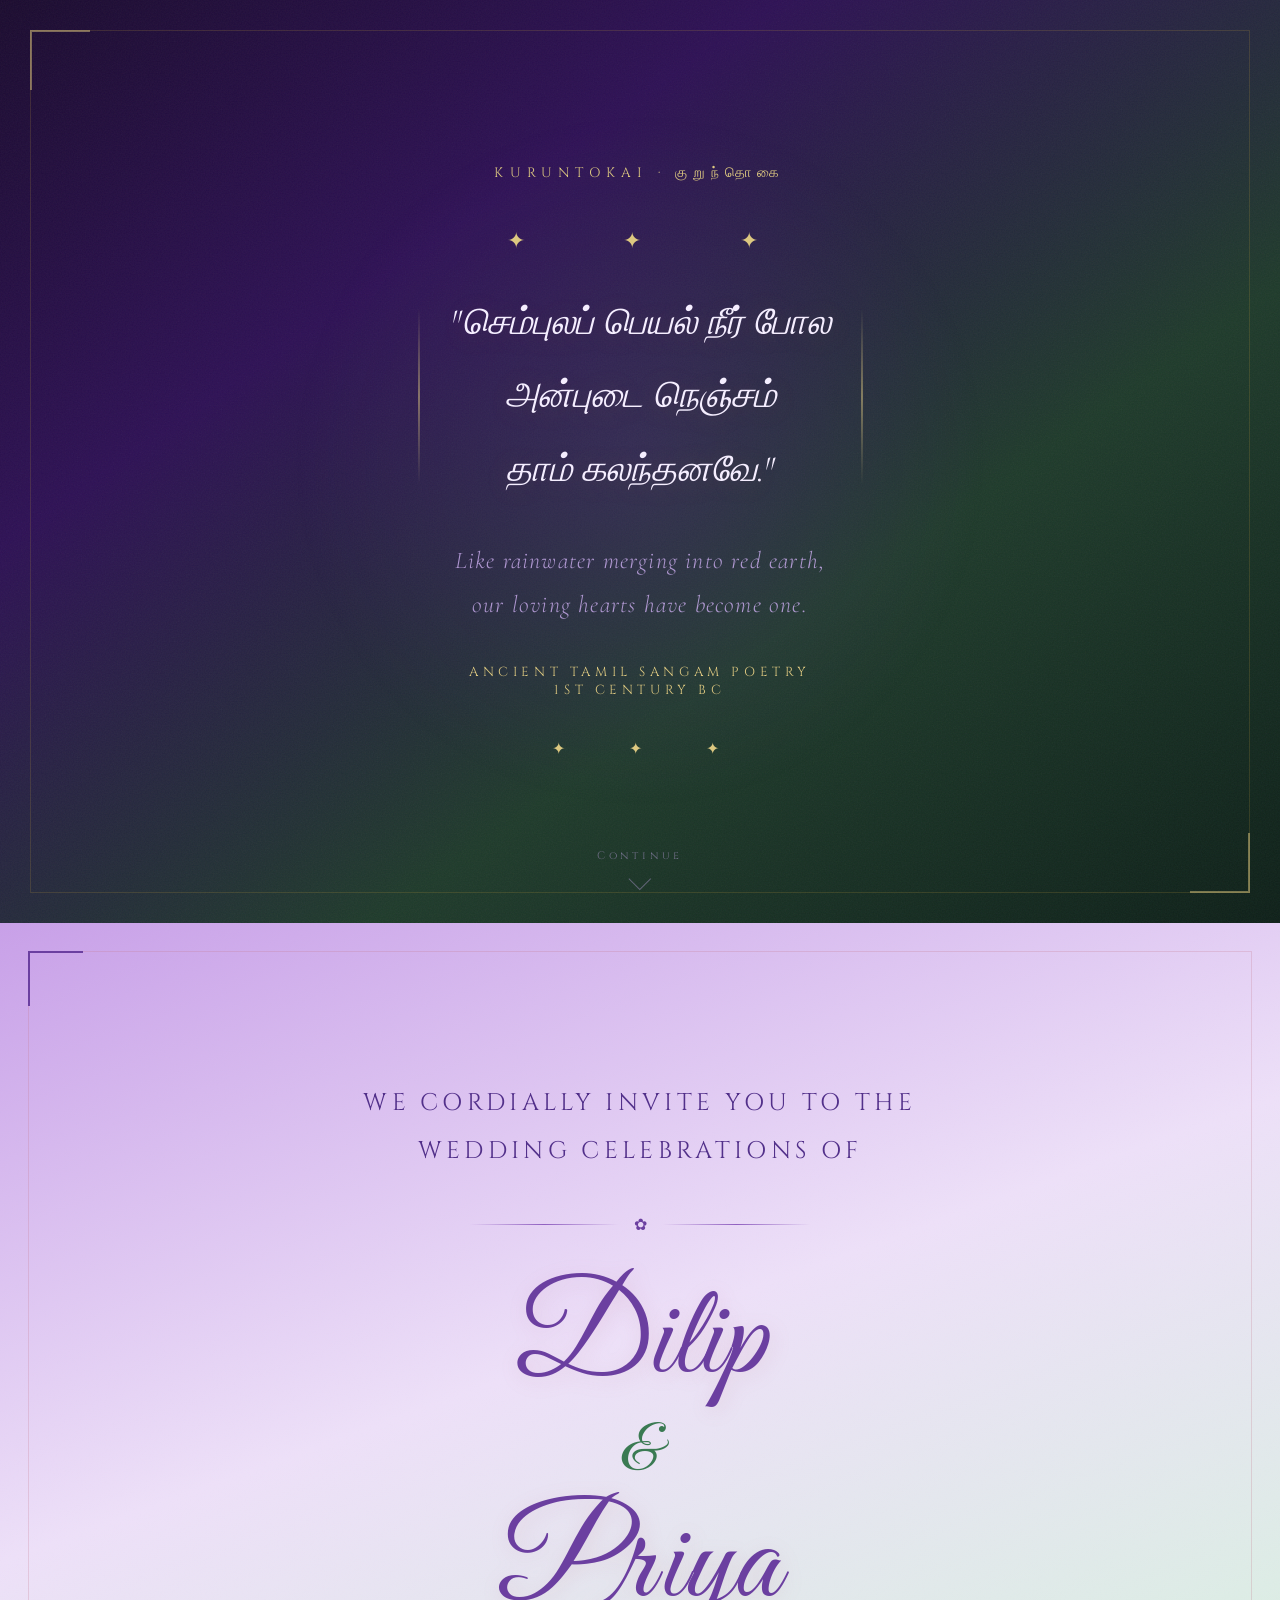
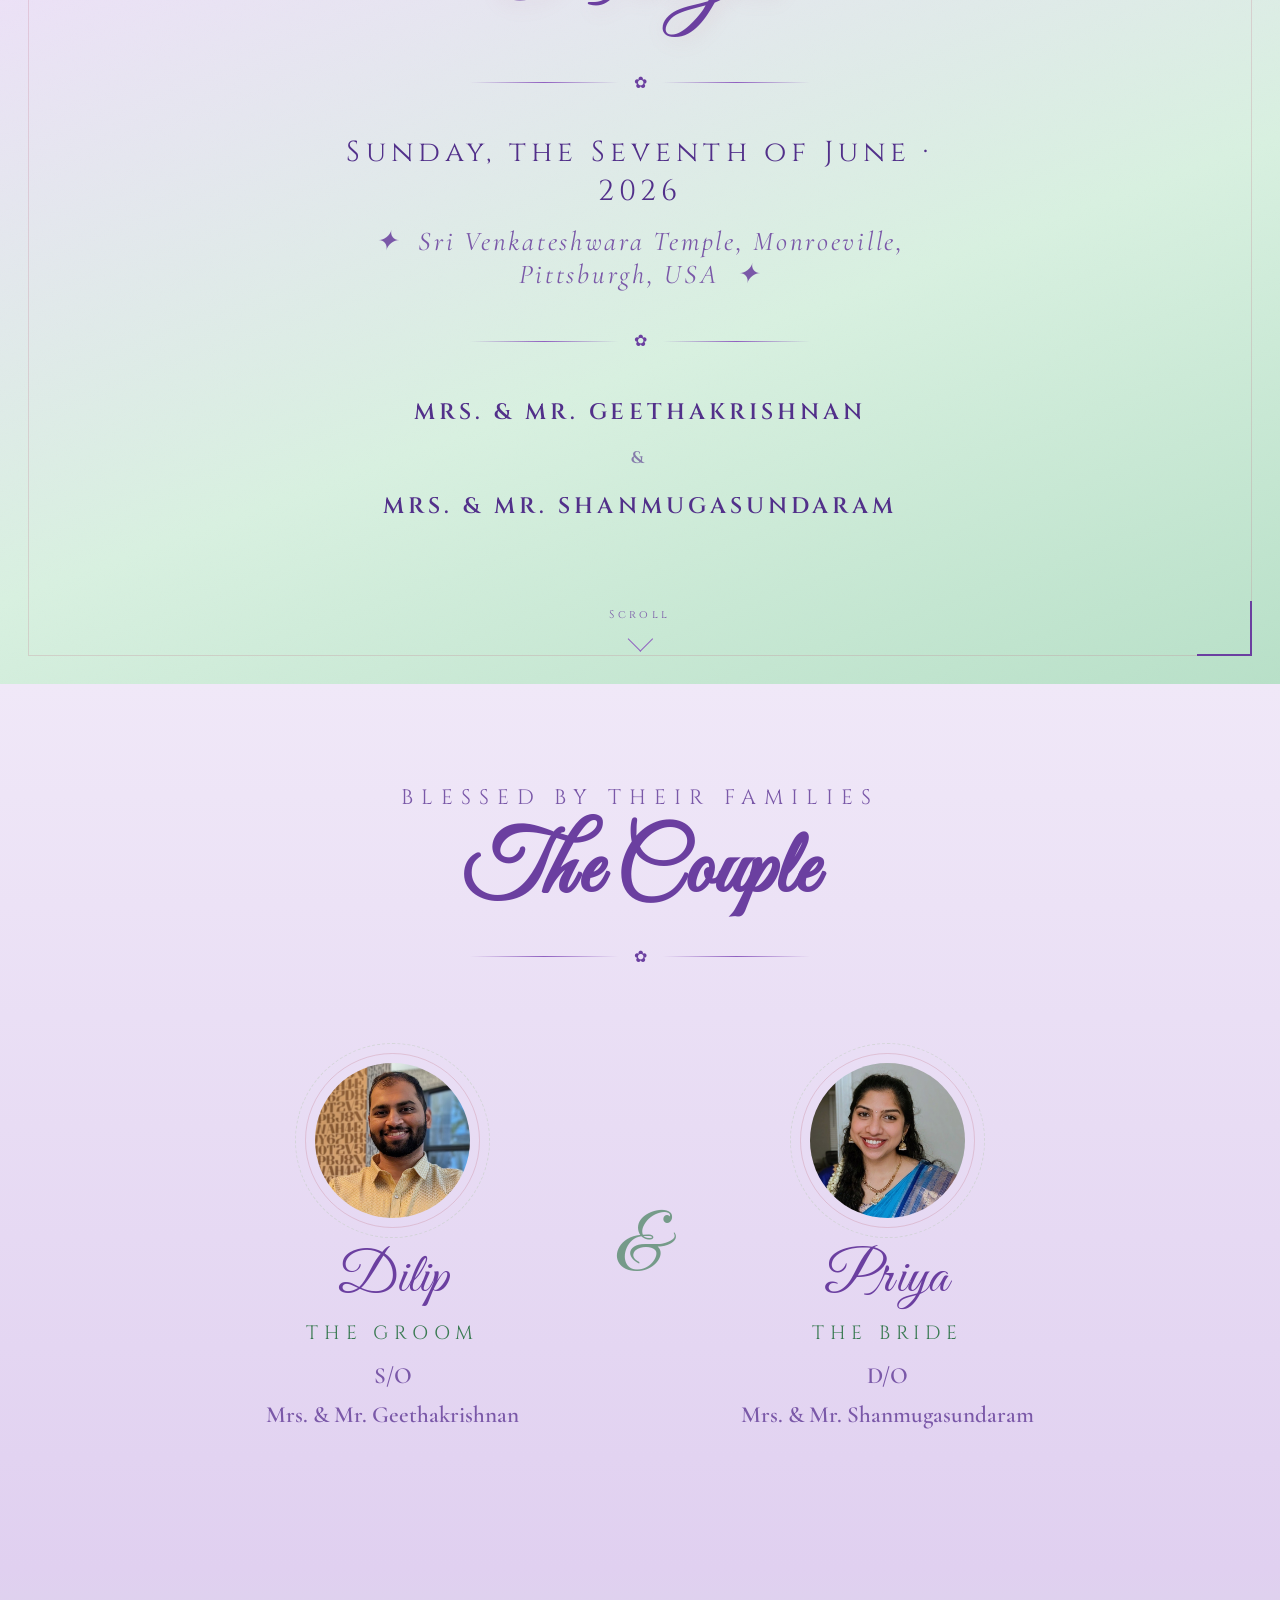
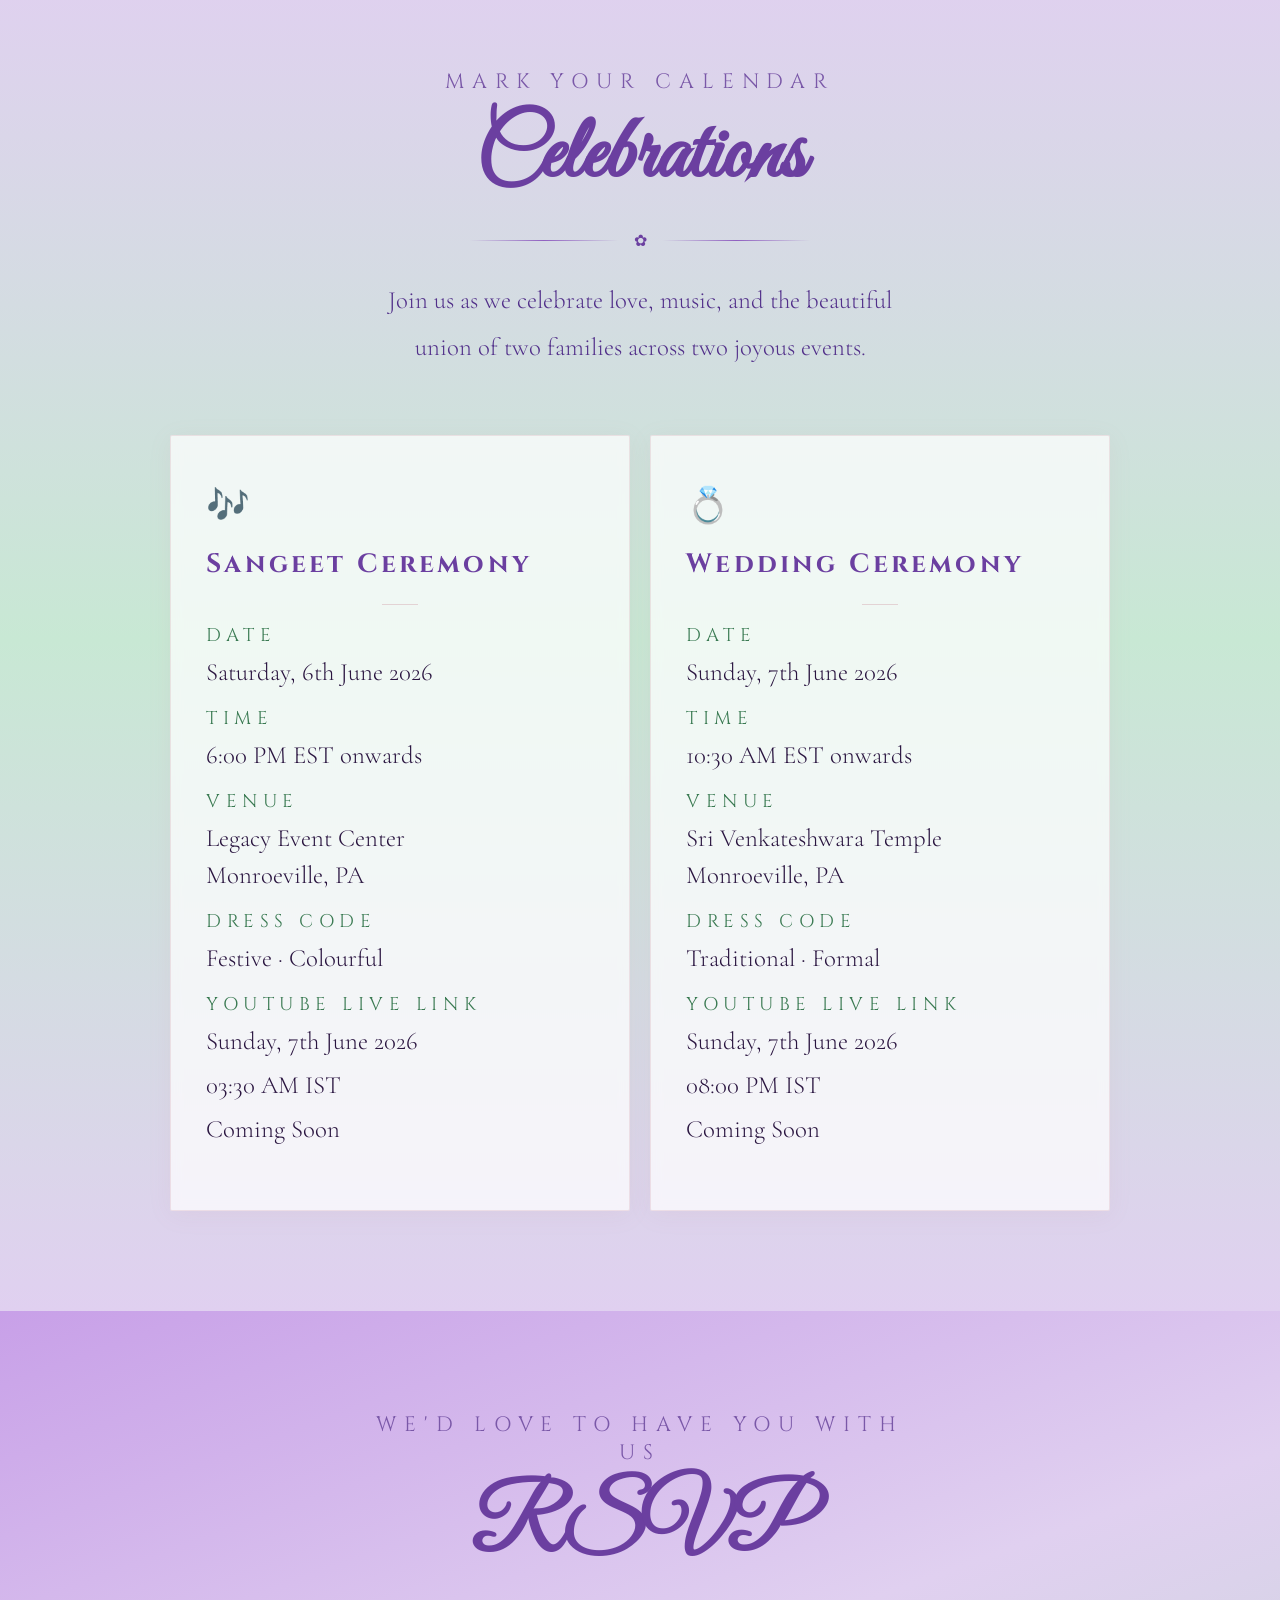
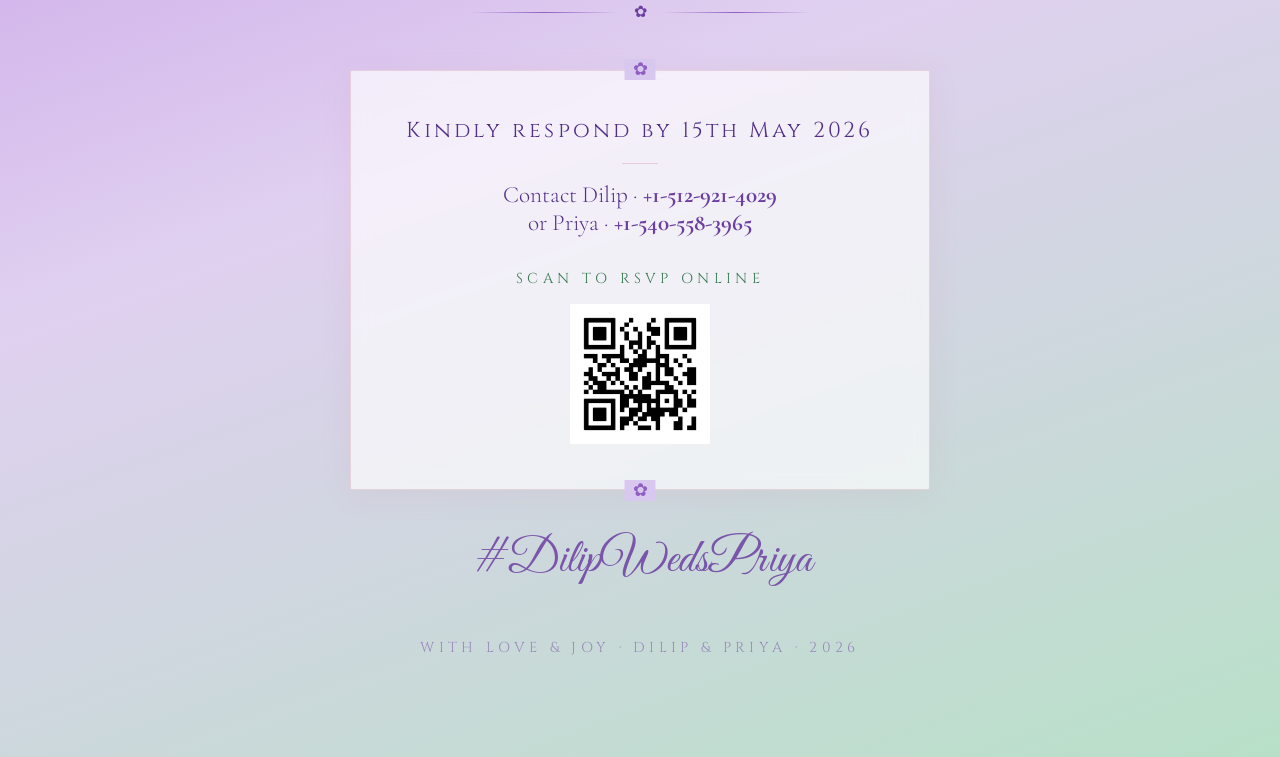
==== index.html @ ed32dc76 "Update index.html" ====
<!DOCTYPE html>
<html lang="en">
<head>
<meta charset="UTF-8">
<meta name="viewport" content="width=device-width, initial-scale=1.0">
<title>Wedding Invitation – Dilip & Priya</title>
<link href="https://fonts.googleapis.com/css2?family=Cormorant+Garamond:ital,wght@0,300;0,400;0,600;1,300;1,400;1,600&family=Cinzel:wght@400;500&family=Great+Vibes&display=swap" rel="stylesheet">

<style>
  :root {
    --petal-pink:   #b388d8;
    --petal-rose:   #9060c0;
    --petal-deep:   #6b3fa0;
    --sage:         #6aaa7e;
    --sage-dark:    #3a7a52;
    --blush-bg:     #f0e8f8;
    --warm-white:   #f8f4ff;
    --text-dark:    #2a1540;
    --text-mid:     #52308a;
    --text-light:   #7a58a8;
    --gold:         #b8943f;
    --gold-light:   #ddc880;
    --lavender:     #c4a8e8;
    --peach:        #a8d8b8;
  }
  *, *::before, *::after { box-sizing: border-box; margin: 0; padding: 0; }
  html { scroll-behavior: smooth; }
  body { font-family: 'Cormorant Garamond', serif; background: var(--blush-bg); color: var(--text-dark); overflow-x: hidden; }

  @keyframes riseIn  { from { opacity: 0; transform: translateY(36px); } to { opacity: 1; transform: translateY(0); } }
  @keyframes fadeIn  { from { opacity: 0; } to { opacity: 1; } }
  @keyframes bounce  { 0%,100% { transform: rotate(45deg) translateY(0); } 50% { transform: rotate(45deg) translateY(6px); } }
  @keyframes spin    { to { transform: rotate(360deg); } }
  @keyframes floatUp { 0%,100% { transform: translateY(0px); } 50% { transform: translateY(-8px); } }
  @keyframes shimmer { 0%,100% { opacity: 0.6; } 50% { opacity: 1; } }

  /* ══════════════════════════════════
     QUOTE HERO — THE OPENING PAGE
  ══════════════════════════════════ */
  .quote-hero {
    position: relative;
    min-height: 100vh;
    display: flex;
    align-items: center;
    justify-content: center;
    overflow: hidden;
    background: linear-gradient(145deg,
      #1a0a2e 0%,
      #2d1054 30%,
      #1e3a2a 65%,
      #0d1f18 100%
    );
  }

  /* Subtle noise texture */
  .quote-hero::before {
    content: '';
    position: absolute;
    inset: 0;
    background-image: url("data:image/svg+xml,%3Csvg xmlns='http://www.w3.org/2000/svg' width='300' height='300'%3E%3Cfilter id='n'%3E%3CfeTurbulence type='fractalNoise' baseFrequency='0.75' numOctaves='4' stitchTiles='stitch'/%3E%3C/filter%3E%3Crect width='300' height='300' filter='url(%23n)' opacity='0.06'/%3E%3C/svg%3E");
    opacity: 1;
    pointer-events: none;
  }

  /* Radial glow in center */
  .quote-hero::after {
    content: '';
    position: absolute;
    top: 50%; left: 50%;
    transform: translate(-50%, -50%);
    width: 700px; height: 700px;
    background: radial-gradient(ellipse, rgba(107,63,160,0.22) 0%, transparent 70%);
    pointer-events: none;
  }



  /* Decorative corner lines */
  .qh-border {
    position: absolute;
    inset: 30px;
    border: 1px solid rgba(184,148,63,0.2);
    pointer-events: none;
    animation: fadeIn 2.5s 0.5s both;
  }
  .qh-border::before, .qh-border::after {
    content: '';
    position: absolute;
    width: 60px; height: 60px;
    border-color: var(--gold-light);
    border-style: solid;
    opacity: 0.5;
  }
  .qh-border::before { top: -1px; left: -1px; border-width: 2px 0 0 2px; }
  .qh-border::after  { bottom: -1px; right: -1px; border-width: 0 2px 2px 0; }

  .quote-hero-content {
    position: relative;
    z-index: 3;
    text-align: center;
    padding: 4rem 2.5rem;
    max-width: 720px;
    animation: riseIn 1.6s cubic-bezier(0.16,1,0.3,1) 0.3s both;
  }

  /* Small label above */
  .qh-eyebrow {
    font-family: 'Cinzel', serif;
    font-size: 0.85rem;
    letter-spacing: 0.45em;
    text-transform: uppercase;
    color: var(--gold-light);
    opacity: 0.75;
    margin-bottom: 2.8rem;
    animation: fadeIn 1.6s 0.8s both;
  }

  /* Decorative top flourish */
  .qh-flourish {
    display: block;
    text-align: center;
    color: var(--gold-light);
    font-size: 1.4rem;
    letter-spacing: 0.7em;
    margin-bottom: 2rem;
    opacity: 0;
    animation: fadeIn 1.6s 0.6s forwards, shimmer 3s 2.2s ease-in-out infinite;
  }

  /* Tamil text */
  .qh-tamil {
    font-family: 'Cormorant Garamond', serif;
    font-size: clamp(1.5rem, 3.5vw, 2.3rem);
    font-style: italic;
    font-weight: 300;
    line-height: 2;
    color: #f5eeff;
    letter-spacing: 0;
    text-shadow: 0 2px 30px rgba(184,148,63,0.2);
    animation: fadeIn 1.8s 1.2s both;
    position: relative;
  }

  /* Thin gold left-border accent */
  .qh-tamil::before {
    content: '';
    position: absolute;
    left: -2rem; top: 10%;
    width: 2px; height: 80%;
    background: linear-gradient(180deg, transparent, var(--gold-light), transparent);
    opacity: 0.5;
  }
  .qh-tamil::after {
    content: '';
    position: absolute;
    right: -2rem; top: 10%;
    width: 2px; height: 80%;
    background: linear-gradient(180deg, transparent, var(--gold-light), transparent);
    opacity: 0.5;
  }

  /* Translation */
  .qh-translation {
    font-size: clamp(1.15rem, 2.2vw, 1.5rem);
    font-weight: 300;
    line-height: 1.85;
    color: rgba(196,168,232,0.85);
    margin-top: 2rem;
    letter-spacing: 0.05em;
    animation: fadeIn 1.8s 1.7s both;
    font-style: italic;
  }

  /* Source */
  .qh-source {
    font-family: 'Cinzel', serif;
    font-size: 0.82rem;
    letter-spacing: 0.35em;
    color: var(--gold-light);
    opacity: 0.55;
    margin-top: 2.2rem;
    text-transform: uppercase;
    animation: fadeIn 1.8s 2.2s both;
  }

  /* Flourish bottom */
  .qh-flourish-bottom {
    display: block;
    color: var(--gold-light);
    font-size: 1rem;
    letter-spacing: 0.6em;
    margin-top: 2.5rem;
    opacity: 0;
    animation: fadeIn 1.6s 2s forwards;
  }

  /* Continue scroll hint */
  .scroll-hint-dark {
    position: absolute;
    bottom: 36px; left: 50%;
    transform: translateX(-50%);
    z-index: 3;
    display: flex;
    flex-direction: column;
    align-items: center;
    gap: 8px;
    animation: fadeIn 2s 3s both;
  }
  .scroll-hint-dark span {
    font-family: 'Cinzel', serif;
    font-size: 0.68rem;
    letter-spacing: 0.35em;
    color: rgba(196,168,232,0.5);
  }
  .scroll-arrow-dark {
    width: 16px; height: 16px;
    border-right: 1px solid rgba(196,168,232,0.4);
    border-bottom: 1px solid rgba(196,168,232,0.4);
    transform: rotate(45deg);
    animation: bounce 2s infinite;
  }


  /* ══════════════════════════════════
     HERO (names / details)
  ══════════════════════════════════ */
  .hero {
    position: relative; min-height: 100vh;
    display: flex; align-items: center; justify-content: center;
    overflow: hidden;
    background: linear-gradient(160deg, #c8a0e8 0%, #ede0f8 35%, #d8f0e0 70%, #b8e0c8 100%);
  }
  .hero::before {
    content: ''; position: absolute; inset: 0;
    background-image: url("data:image/svg+xml,%3Csvg xmlns='http://www.w3.org/2000/svg' width='300' height='300'%3E%3Cfilter id='n'%3E%3CfeTurbulence type='fractalNoise' baseFrequency='0.75' numOctaves='4' stitchTiles='stitch'/%3E%3C/filter%3E%3Crect width='300' height='300' filter='url(%23n)' opacity='0.03'/%3E%3C/svg%3E");
    opacity: 0.5;
  }
  .hero-border { position: absolute; inset: 28px; border: 1.5px solid rgba(196,122,138,0.25); pointer-events: none; animation: fadeIn 2s 0.5s both; }
  .hero-border::before, .hero-border::after { content: ''; position: absolute; width: 55px; height: 55px; border-color: var(--petal-deep); border-style: solid; }
  .hero-border::before { top: -1px; left: -1px; border-width: 2px 0 0 2px; }
  .hero-border::after  { bottom: -1px; right: -1px; border-width: 0 2px 2px 0; }
  .hero-content { position: relative; z-index: 3; text-align: center; padding: 3.5rem 2rem; max-width: 680px; animation: riseIn 1.4s cubic-bezier(0.16,1,0.3,1) both; }
  .label-sub { font-family: 'Cinzel', serif; font-size: 1.5rem; letter-spacing: 0.18em; text-transform: uppercase; color: var(--text-mid); animation: fadeIn 1.6s 0.4s both; display: block; line-height: 2; }
  .name-block { display: flex; flex-direction: column; align-items: center; margin: 1.6rem 0 0; animation: fadeIn 1.6s 0.5s both; }
  .script-name { font-family: 'Great Vibes', cursive; font-size: clamp(4rem, 12vw, 8rem); line-height: 1.05; color: var(--petal-deep); text-shadow: 2px 4px 20px rgba(196,122,138,0.18); display: block; }
  .ampersand { font-family: 'Great Vibes', cursive; color: var(--sage-dark); font-size: clamp(2.2rem, 6vw, 4rem); line-height: 1.4; display: block; }
  .hero-date { font-family: 'Cinzel', serif; font-size: 1.8rem; letter-spacing: 0.18em; color: var(--text-mid); margin-top: 0.5rem; animation: fadeIn 1.6s 0.8s both; }
  .hero-parents { font-family: 'Cinzel', serif; font-size: 1.4rem; font-weight: 600; letter-spacing: 0.18em; text-transform: uppercase; color: var(--text-mid); line-height: 1.9; animation: fadeIn 1.6s 1.1s both; margin-top: 0.2rem; }
  .divider { display: flex; align-items: center; gap: 1rem; margin: 1.6rem auto; max-width: 340px; animation: fadeIn 1.6s 1s both; }
  .divider-line { flex: 1; height: 1px; background: linear-gradient(90deg, transparent, var(--petal-rose), transparent); }
  .divider-motif { color: var(--petal-deep); font-size: 1rem; flex-shrink: 0; }
  .scroll-hint { position: absolute; bottom: 36px; left: 50%; transform: translateX(-50%); z-index: 3; display: flex; flex-direction: column; align-items: center; gap: 8px; animation: fadeIn 2s 2.2s both; }
  .scroll-hint span { font-family: 'Cinzel',serif; font-size: 0.7rem; letter-spacing:0.3em; color: var(--text-light); }
  .scroll-arrow { width: 18px; height: 18px; border-right: 1px solid var(--petal-rose); border-bottom: 1px solid var(--petal-rose); transform: rotate(45deg); animation: bounce 2s infinite; }

  /* ══════════════════════════════════
     SECTIONS
  ══════════════════════════════════ */
  section { padding: 100px 24px; position: relative; }
  .section-inner { max-width: 860px; margin: 0 auto; text-align: center; }
  .section-tag { font-family: 'Cinzel', serif; font-size: 1.3rem; letter-spacing: 0.38em; text-transform: uppercase; color: var(--text-light); margin-bottom: 0.8rem; }
  h2 { font-family: 'Great Vibes', cursive; font-size: clamp(3.2rem, 7vw, 5.5rem); color: var(--petal-deep); margin-bottom: 0.5rem; line-height: 1.1; }
  p.body-text { font-size: 1.55rem; font-weight: 300; line-height: 1.9; color: var(--text-mid); max-width: 560px; margin: 0 auto; }

  /* ── COUPLE ── */
  .couple-section { background: linear-gradient(180deg, #f0e8f8 0%, #e0d0f0 100%); overflow: hidden; }
  .couple-grid { display: grid; grid-template-columns: 1fr auto 1fr; align-items: center; gap: 2.5rem; margin-top: 4rem; }
  @media (max-width: 620px) { .couple-grid { grid-template-columns: 1fr; gap: 2rem; } .couple-and { display: none; } }
  .person-card { text-align: center; padding: 2rem 1rem; }
  .person-photo-wrap { width: 155px; height: 155px; margin: 0 auto 1.6rem; position: relative; }
  .person-photo-wrap::before { content: ''; position: absolute; inset: -10px; border: 1.5px solid rgba(196,122,138,0.3); border-radius: 50%; animation: spin 22s linear infinite; }
  .person-photo-wrap::after { content: ''; position: absolute; inset: -20px; border: 1px dashed rgba(181,201,176,0.4); border-radius: 50%; }
  .person-name { font-family: 'Great Vibes', cursive; font-size: clamp(2.4rem, 5vw, 3.5rem); color: var(--petal-deep); margin-bottom: 0.4rem; }
  .person-title { font-family: 'Cinzel', serif; font-size: 1.2rem; letter-spacing: 0.3em; color: var(--sage-dark); text-transform: uppercase; }
  .person-parents { font-size: 1.45rem; font-weight: 600; color: var(--text-light); margin-top: 0.7rem; line-height: 1.7; }
  .couple-and { font-family: 'Great Vibes', cursive; font-size: 5rem; color: var(--sage-dark); opacity: 0.65; line-height: 1; }

  /* ── EVENTS ── */
  .events-section { background: linear-gradient(180deg, #e0d0f0 0%, #c8e8d4 50%, #e0d0f0 100%); overflow: hidden; }
  .events-grid { display: grid; grid-template-columns: repeat(auto-fit, minmax(270px, 1fr)); gap: 20px; margin-top: 4rem; }
  .event-card { position: relative; padding: 3rem 2.2rem; background: rgba(255,255,255,0.72); border: 1px solid rgba(196,122,138,0.18); border-radius: 2px; backdrop-filter: blur(6px); overflow: hidden; transition: transform 0.4s ease, box-shadow 0.4s ease; box-shadow: 0 4px 24px rgba(196,122,138,0.08); }
  .event-card:hover { transform: translateY(-5px); box-shadow: 0 12px 40px rgba(196,122,138,0.16); }
  .event-card::after { content: ''; position: absolute; bottom: 0; left: 0; right: 0; height: 3px; background: linear-gradient(90deg, transparent, var(--petal-rose), transparent); opacity: 0; transition: opacity 0.4s; }
  .event-card:hover::after { opacity: 1; }
  .event-icon { font-size: 2.2rem; margin-bottom: 1.2rem; display: block; }
  .event-card h3 { font-family: 'Cinzel', serif; font-size: 1.65rem; letter-spacing: 0.12em; color: var(--petal-deep); margin-bottom: 1.4rem; }
  .event-detail { display: flex; flex-direction: column; gap: 0.4rem; margin-bottom: 0.9rem; }
  .event-detail-label { font-family: 'Cinzel', serif; font-size: 1.15rem; letter-spacing: 0.3em; color: var(--sage-dark); text-transform: uppercase; }
  .event-detail-value { font-size: 1.55rem; font-weight: 300; color: var(--text-dark); line-height: 1.5; }
  .event-separator { width: 36px; height: 1px; background: rgba(196,122,138,0.3); margin: 1.1rem auto; }

  /* ── FOOTER ── */
  .footer-section { background: linear-gradient(160deg, #c8a0e8 0%, #e0d0f0 40%, #b8e0c8 100%); overflow: hidden; }
  .footer-content { position: relative; z-index: 2; text-align: center; max-width: 580px; margin: 0 auto; }
  .rsvp-box { border: 1px solid rgba(196,122,138,0.25); padding: 2.8rem 2.5rem; margin-top: 3rem; position: relative; background: rgba(255,255,255,0.65); backdrop-filter: blur(10px); border-radius: 2px; box-shadow: 0 4px 30px rgba(196,122,138,0.1); }
  .rsvp-box::before, .rsvp-box::after { content: '✿'; position: absolute; color: var(--petal-rose); font-size: 1.1rem; }
  .rsvp-box::before { top: -0.75rem; left: 50%; transform: translateX(-50%); background: #d8c8f0; padding: 0 0.5rem; }
  .rsvp-box::after  { bottom: -0.75rem; left: 50%; transform: translateX(-50%); background: #d8c8f0; padding: 0 0.5rem; }
  .rsvp-date { font-family: 'Cinzel', serif; font-size: 1.35rem; letter-spacing: 0.15em; color: var(--text-mid); margin-bottom: 0.4rem; }
  .rsvp-contact { font-size: 1.45rem; font-weight: 300; color: var(--text-mid); }
  .rsvp-contact strong { color: var(--petal-deep); }
  .hashtag { font-family: 'Great Vibes', cursive; font-size: 3rem; color: var(--petal-deep); margin-top: 2.5rem; opacity: 0.85; }
  .credits { font-family: 'Cinzel', serif; font-size: 0.9rem; letter-spacing: 0.3em; color: var(--text-light); margin-top: 3rem; text-transform: uppercase; opacity: 0.6; }

  @media (max-width: 480px) {
    .events-grid { grid-template-columns: 1fr; }
    section { padding: 70px 18px; }
    .qh-tamil::before, .qh-tamil::after { display: none; }
  }
</style>
</head>
<body>

<!-- ═══════════════════════════════════════
     PAGE 1 · TAMIL QUOTE OPENING
═══════════════════════════════════════ -->
<section class="quote-hero">



  <div class="qh-border"></div>

  <div class="quote-hero-content">

    <div class="qh-eyebrow">Kuruntokai · குறுந்தொகை</div>

    <span class="qh-flourish">✦ &nbsp;&nbsp; ✦ &nbsp;&nbsp; ✦</span>

    <p class="qh-tamil">
      "செம்புலப் பெயல் நீர் போல<br>
      அன்புடை நெஞ்சம்<br>
      தாம் கலந்தனவே."
    </p>

    <p class="qh-translation">
      Like rainwater merging into red earth,<br>
      our loving hearts have become one.
    </p>



    <div class="qh-source">Ancient Tamil Sangam Poetry<br>1st Century BC</div>

    <span class="qh-flourish-bottom">✦ &nbsp;&nbsp; ✦ &nbsp;&nbsp; ✦</span>

  </div>

  <div class="scroll-hint-dark">
    <span>Continue</span>
    <div class="scroll-arrow-dark"></div>
  </div>
</section>


<!-- ═══════════════════════════════════════
     PAGE 2 · NAMES & DATE
═══════════════════════════════════════ -->
<section class="hero">
  <div class="hero-border"></div>
  <div class="hero-content">

    <span class="label-sub">We cordially invite you to the<br>wedding celebrations of</span>

    <div class="divider" style="margin-top:2.5rem;"><div class="divider-line"></div><span class="divider-motif">✿</span><div class="divider-line"></div></div>

    <div class="name-block" style="margin:2.5rem 0;">
      <span class="script-name">Dilip</span>
      <span class="ampersand">&amp;</span>
      <span class="script-name">Priya</span>
    </div>

    <div class="divider"><div class="divider-line"></div><span class="divider-motif">✿</span><div class="divider-line"></div></div>

    <p class="hero-date" style="margin-top:2.5rem;">Sunday, the Seventh of June · 2026</p>
    <p style="font-family:'Cormorant Garamond',serif;font-size:1.7rem;font-style:italic;font-weight:400;letter-spacing:0.1em;color:var(--text-light);margin-top:0.9rem;animation:fadeIn 1.6s 0.9s both;opacity:0.9;">
      ✦ &nbsp;Sri Venkateshwara Temple, Monroeville, Pittsburgh, USA&nbsp; ✦
    </p>

    <div class="divider" style="margin-top:2.5rem;"><div class="divider-line"></div><span class="divider-motif">✿</span><div class="divider-line"></div></div>

    <p class="hero-parents" style="margin-top:2.5rem;">
      Mrs. &amp; Mr. Geethakrishnan<br>
      <span style="display:inline-block;margin:0.6rem 0;font-size:0.75em;opacity:0.6;">&amp;</span><br>
      Mrs. &amp; Mr. Shanmugasundaram
    </p>

  </div>
  <div class="scroll-hint"><span>Scroll</span><div class="scroll-arrow"></div></div>
</section>


<!-- ═══════════════════════════════════════
     COUPLE
═══════════════════════════════════════ -->
<section class="couple-section">
  <div class="section-inner">
    <p class="section-tag">Blessed by their families</p>
    <h2>The Couple</h2>
    <div class="divider"><div class="divider-line"></div><span class="divider-motif">✿</span><div class="divider-line"></div></div>
    <div class="couple-grid">
      <div class="person-card">
        <div class="person-photo-wrap">
          <img style="width:100%;height:100%;border-radius:50%;object-fit:cover;" src="groom.jpg" alt="Groom">
        </div>
        <div class="person-name">Dilip</div>
        <div class="person-title">The Groom</div>
        <div class="person-parents">S/O<br>Mrs. &amp; Mr. Geethakrishnan</div>
      </div>
      <div class="couple-and">&amp;</div>
      <div class="person-card">
        <div class="person-photo-wrap">
          <img style="width:100%;height:100%;border-radius:50%;object-fit:cover;" src="bride.jpg" alt="Bride">
        </div>
        <div class="person-name">Priya</div>
        <div class="person-title">The Bride</div>
        <div class="person-parents">D/O<br>Mrs. &amp; Mr. Shanmugasundaram</div>
      </div>
    </div>
  </div>
</section>


<!-- ═══════════════════════════════════════
     EVENTS
═══════════════════════════════════════ -->
<section class="events-section">
  <div class="section-inner">
    <p class="section-tag">Mark Your Calendar</p>
    <h2>Celebrations</h2>
    <div class="divider"><div class="divider-line"></div><span class="divider-motif">✿</span><div class="divider-line"></div></div>
    <p class="body-text">Join us as we celebrate love, music, and the beautiful union of two families across two joyous events.</p>
  </div>

  <div class="events-grid" style="max-width:940px;margin:4rem auto 0;">
    <div class="event-card">
      <span class="event-icon">🎶</span>
      <h3>Sangeet Ceremony</h3>
      <div class="event-separator"></div>
      <div class="event-detail"><span class="event-detail-label">Date</span><span class="event-detail-value">Saturday, 6th June 2026</span></div>
      <div class="event-detail"><span class="event-detail-label">Time</span><span class="event-detail-value">6:00 PM EST onwards</span></div>
      <div class="event-detail"><span class="event-detail-label">Venue</span><span class="event-detail-value">Legacy Event Center<br>Monroeville, PA</span></div>
      <div class="event-detail" style="margin-top:0.8rem;"><span class="event-detail-label">Dress Code</span><span class="event-detail-value">Festive · Colourful</span></div>
      <div class="event-detail" style="margin-top:0.8rem;"><span class="event-detail-label">YouTube Live Link</span><span class="event-detail-value">Sunday, 7th June 2026</span><span class="event-detail-value">03:30 AM IST</span><span class="event-detail-value">Coming Soon</span></div>
    </div>
    <div class="event-card">
      <span class="event-icon">💍</span>
      <h3>Wedding Ceremony</h3>
      <div class="event-separator"></div>
      <div class="event-detail"><span class="event-detail-label">Date</span><span class="event-detail-value">Sunday, 7th June 2026</span></div>
      <div class="event-detail"><span class="event-detail-label">Time</span><span class="event-detail-value">10:30 AM EST onwards</span></div>
      <div class="event-detail"><span class="event-detail-label">Venue</span><span class="event-detail-value">Sri Venkateshwara Temple<br>Monroeville, PA</span></div>
      <div class="event-detail" style="margin-top:0.8rem;"><span class="event-detail-label">Dress Code</span><span class="event-detail-value">Traditional · Formal</span></div>
      <div class="event-detail" style="margin-top:0.8rem;"><span class="event-detail-label">YouTube Live Link</span><span class="event-detail-value">Sunday, 7th June 2026</span><span class="event-detail-value">08:00 PM IST</span><span class="event-detail-value">Coming Soon</span></div>
    </div>
  </div>


</section>


<!-- ═══════════════════════════════════════
     FOOTER / RSVP
═══════════════════════════════════════ -->
<section class="footer-section">
  <div class="footer-content">
    <p class="section-tag">We'd love to have you with us</p>
    <h2>RSVP</h2>
    <div class="divider"><div class="divider-line"></div><span class="divider-motif">✿</span><div class="divider-line"></div></div>
    <div class="rsvp-box">
      <div class="rsvp-date">Kindly respond by 15th May 2026</div>
      <div class="event-separator" style="margin:1.1rem auto;"></div>
      <div class="rsvp-contact">
        Contact Dilip · <strong>+1-512-921-4029</strong><br>
        or Priya · <strong>+1-540-558-3965</strong>
      </div>
      <div style="margin-top:2rem;">
        <p style="font-family:'Cinzel',serif;font-size:0.9rem;letter-spacing:0.3em;text-transform:uppercase;color:var(--sage-dark);margin-bottom:1rem;">Scan to RSVP Online</p>
        <div style="width:140px;height:140px;margin:0 auto;border:2px dashed rgba(196,122,138,0.4);border-radius:4px;display:flex;flex-direction:column;align-items:center;justify-content:center;background:rgba(255,255,255,0.6);gap:8px;">
          <img src="frame.png" width="140" height="140" alt="RSVP QR Code">
        </div>
      </div>
    </div>
    <div class="hashtag">#DilipWedsPriya</div>
    <div class="credits">With love &amp; joy · Dilip &amp; Priya · 2026</div>
  </div>
</section>

</body>
</html>
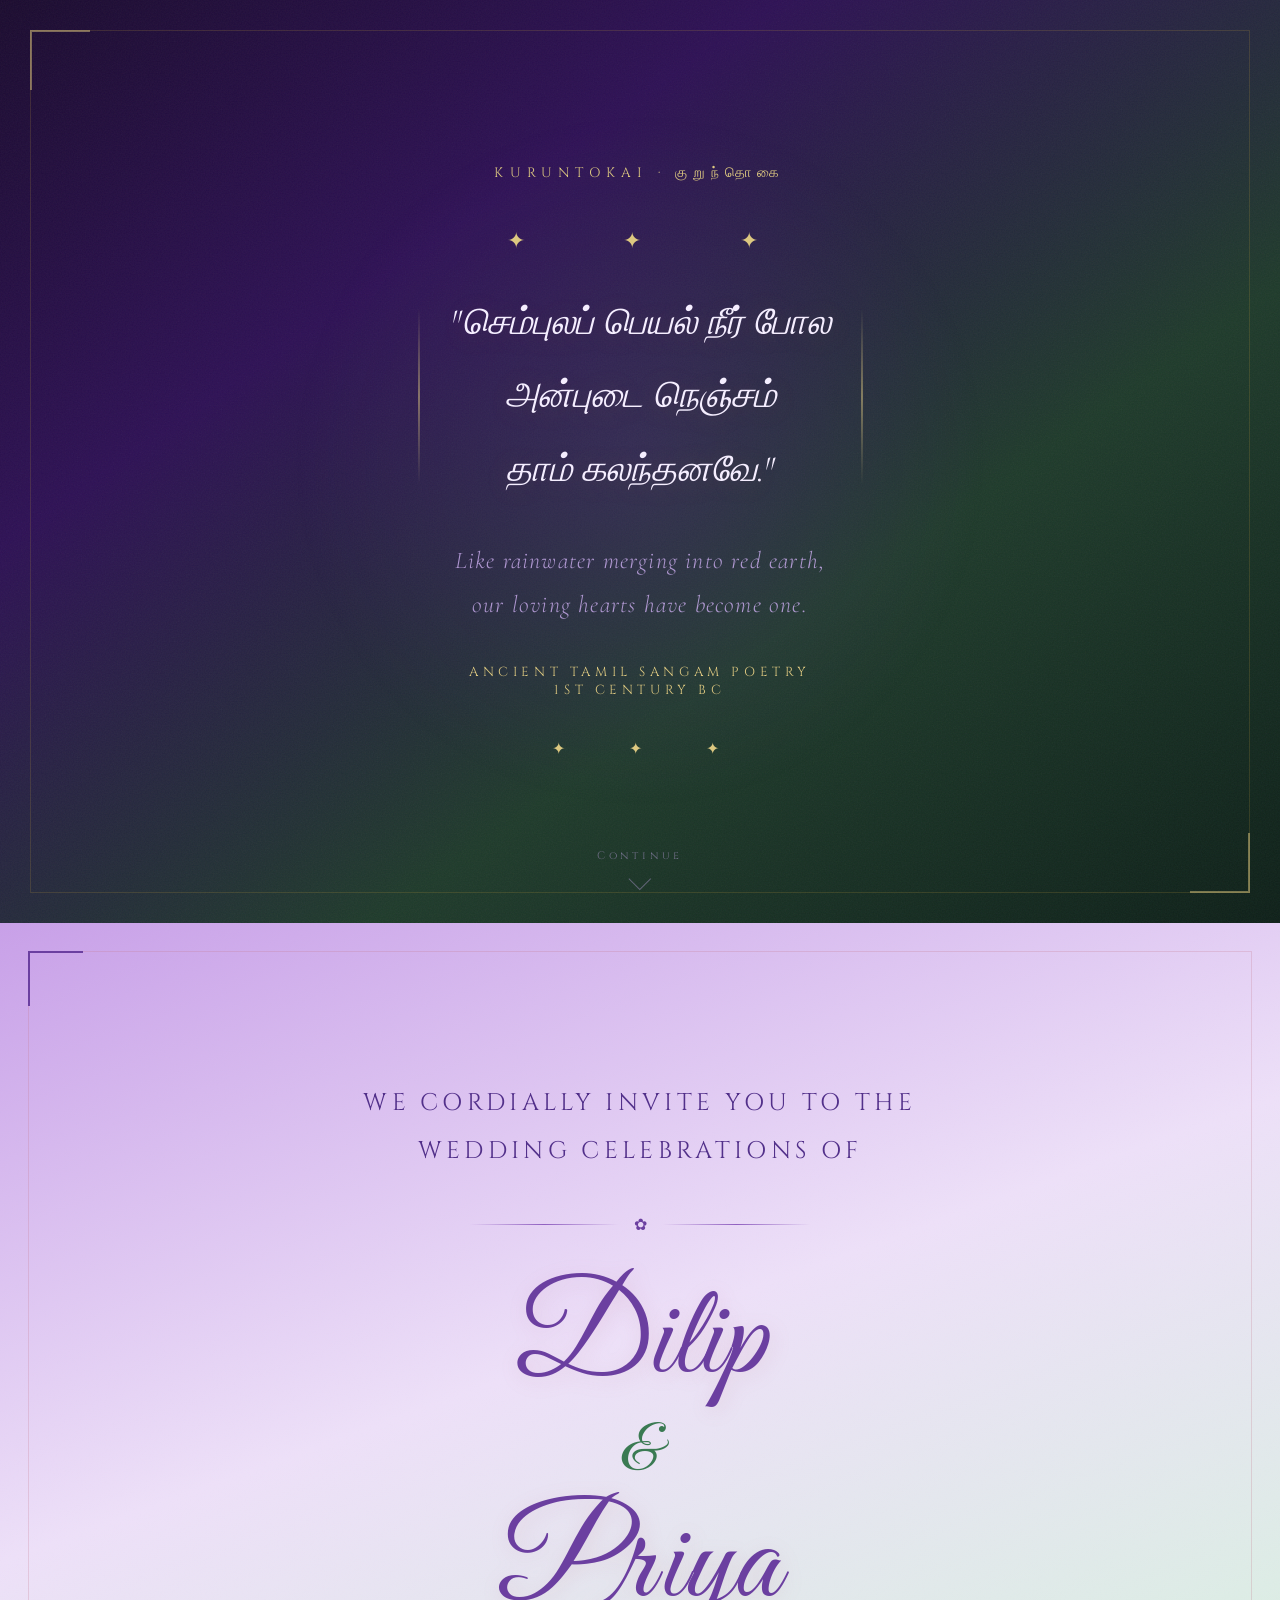
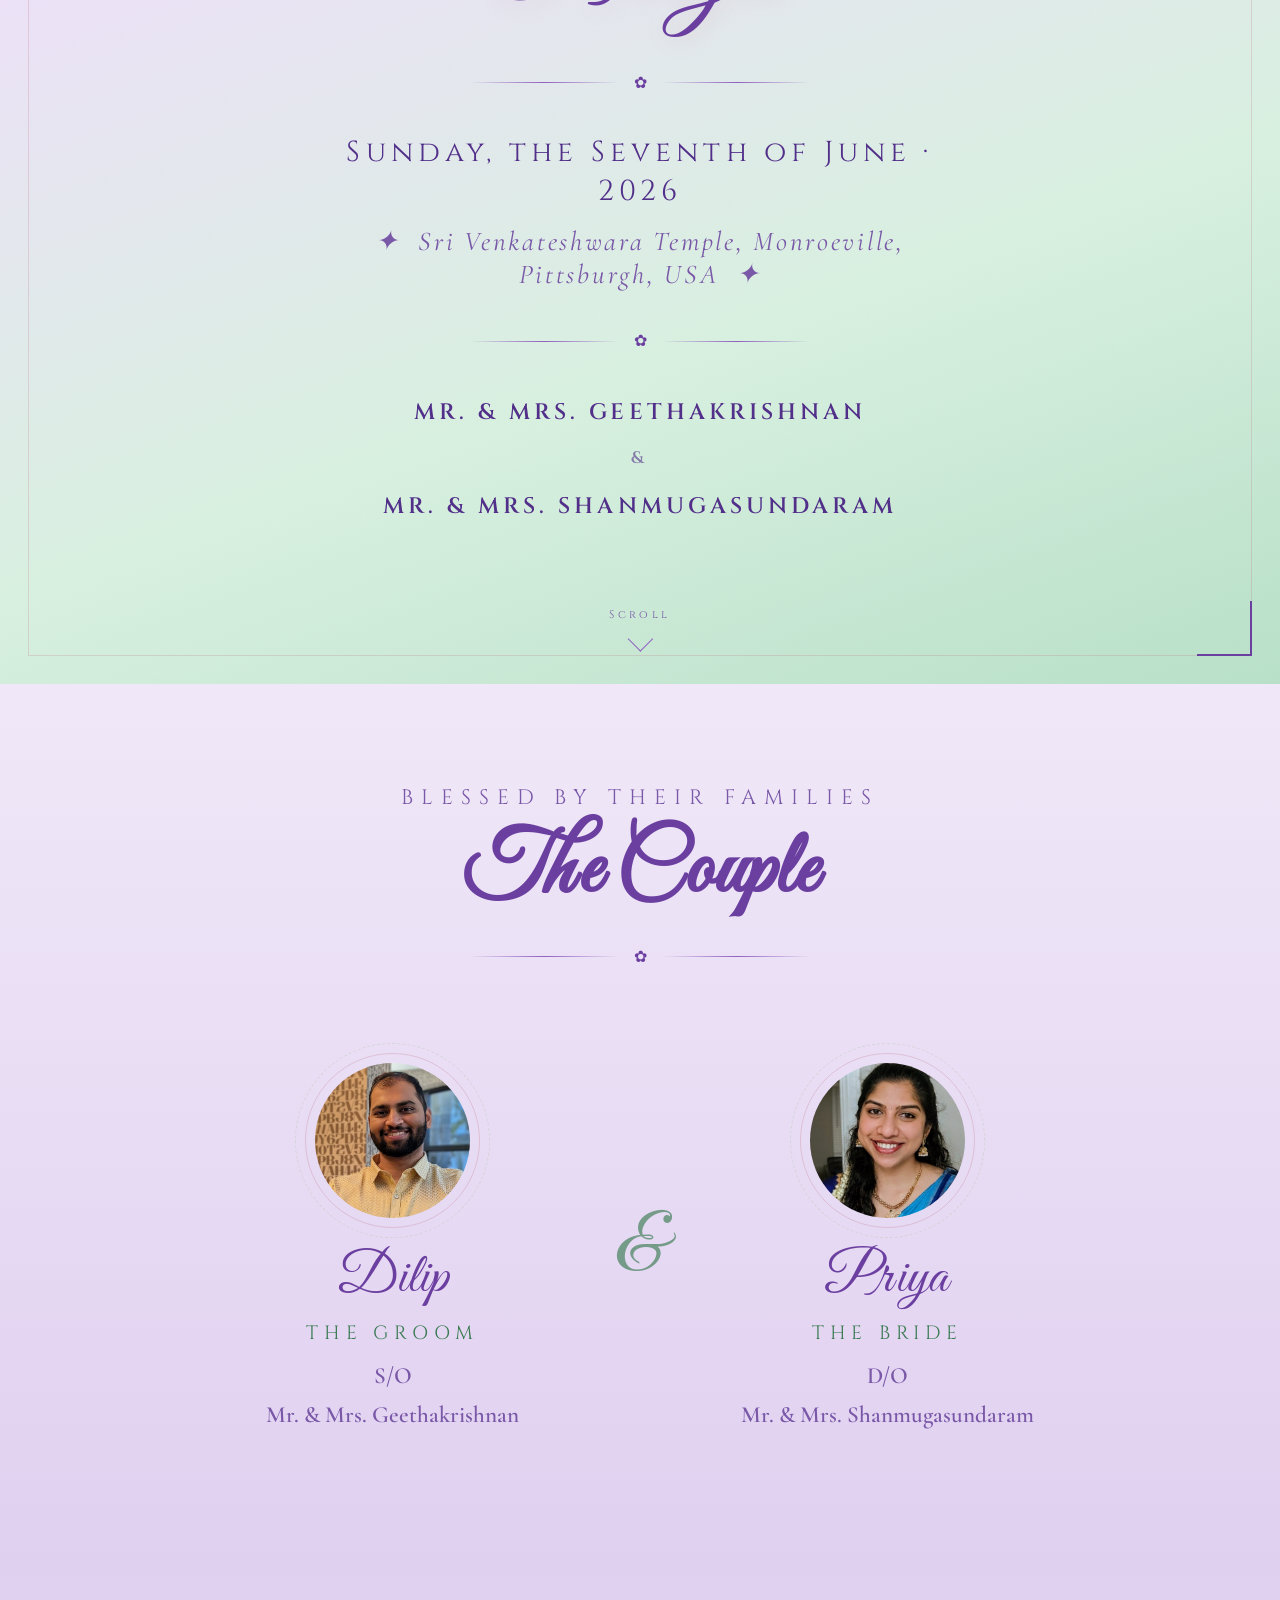
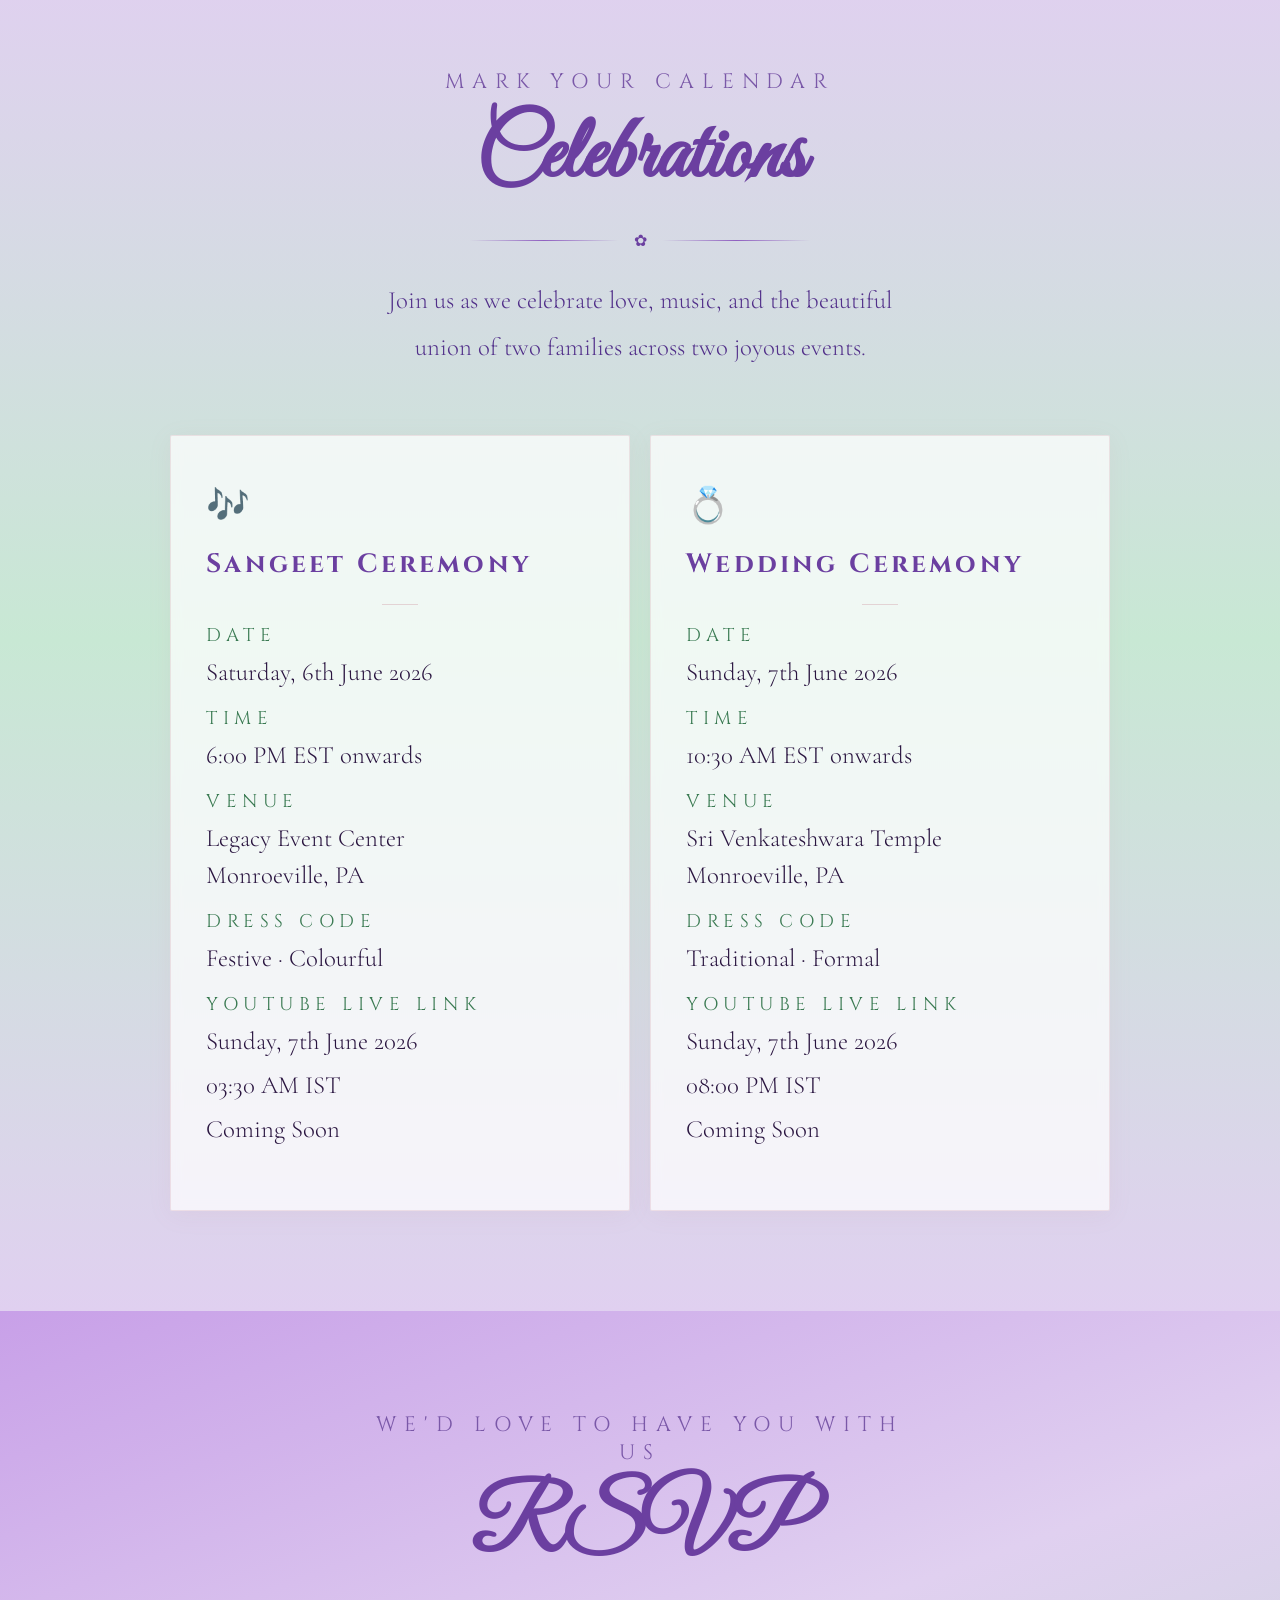
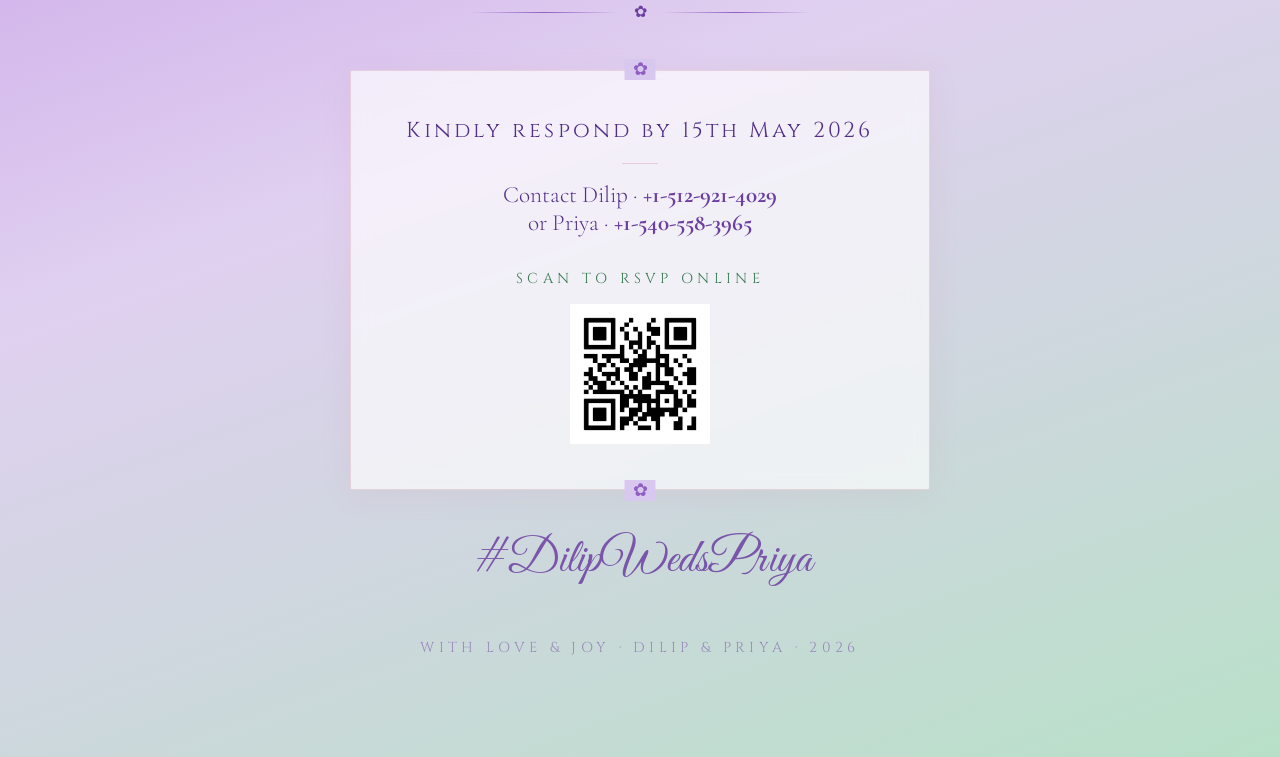
==== commit 29064f28: "update mr and mrs" ====
--- a/index.html
+++ b/index.html
@@ -379,9 +379,9 @@
     <div class="divider" style="margin-top:2.5rem;"><div class="divider-line"></div><span class="divider-motif">✿</span><div class="divider-line"></div></div>
 
     <p class="hero-parents" style="margin-top:2.5rem;">
-      Mrs. &amp; Mr. Geethakrishnan<br>
+      Mr. &amp; Mrs. Geethakrishnan<br>
       <span style="display:inline-block;margin:0.6rem 0;font-size:0.75em;opacity:0.6;">&amp;</span><br>
-      Mrs. &amp; Mr. Shanmugasundaram
+      Mr. &amp; Mrs. Shanmugasundaram
     </p>
 
   </div>
@@ -404,7 +404,7 @@
         </div>
         <div class="person-name">Dilip</div>
         <div class="person-title">The Groom</div>
-        <div class="person-parents">S/O<br>Mrs. &amp; Mr. Geethakrishnan</div>
+        <div class="person-parents">S/O<br>Mr. &amp; Mrs. Geethakrishnan</div>
       </div>
       <div class="couple-and">&amp;</div>
       <div class="person-card">
@@ -413,7 +413,7 @@
         </div>
         <div class="person-name">Priya</div>
         <div class="person-title">The Bride</div>
-        <div class="person-parents">D/O<br>Mrs. &amp; Mr. Shanmugasundaram</div>
+        <div class="person-parents">D/O<br>Mr. &amp; Mrs. Shanmugasundaram</div>
       </div>
     </div>
   </div>
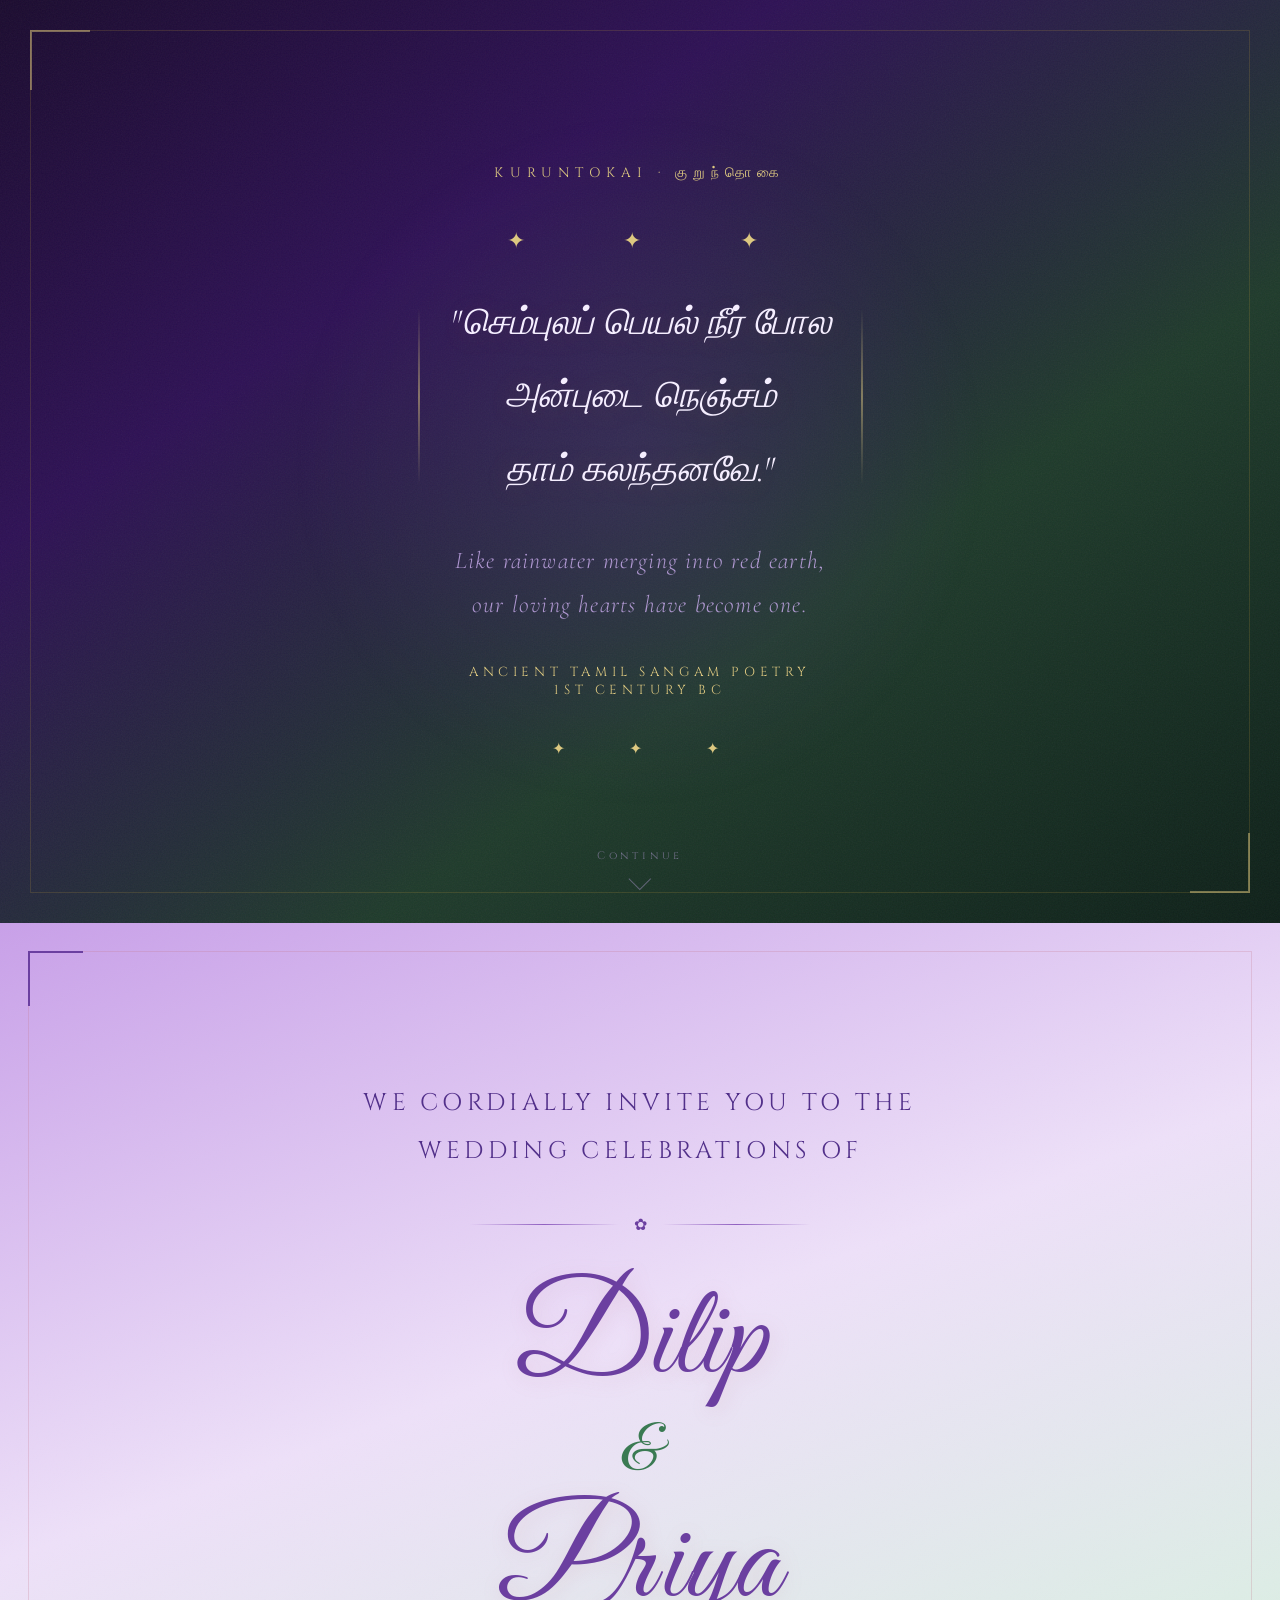
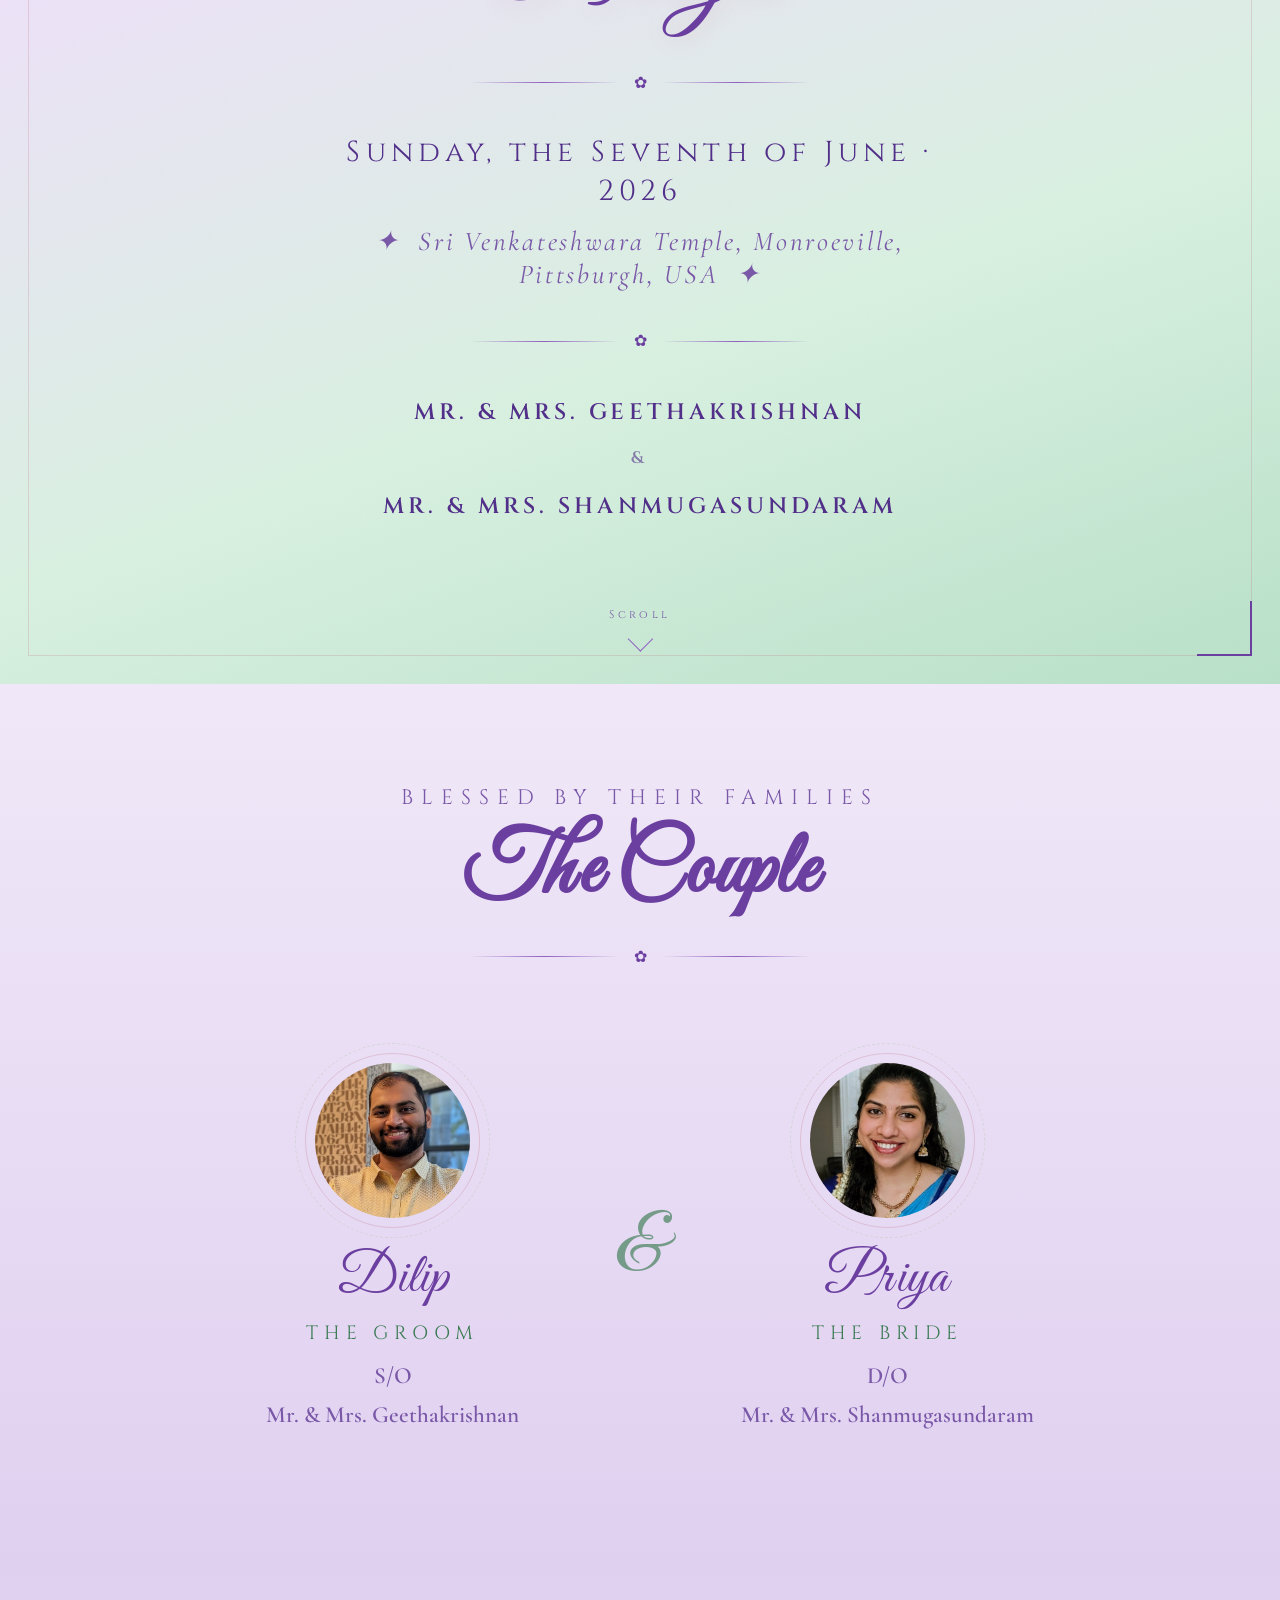
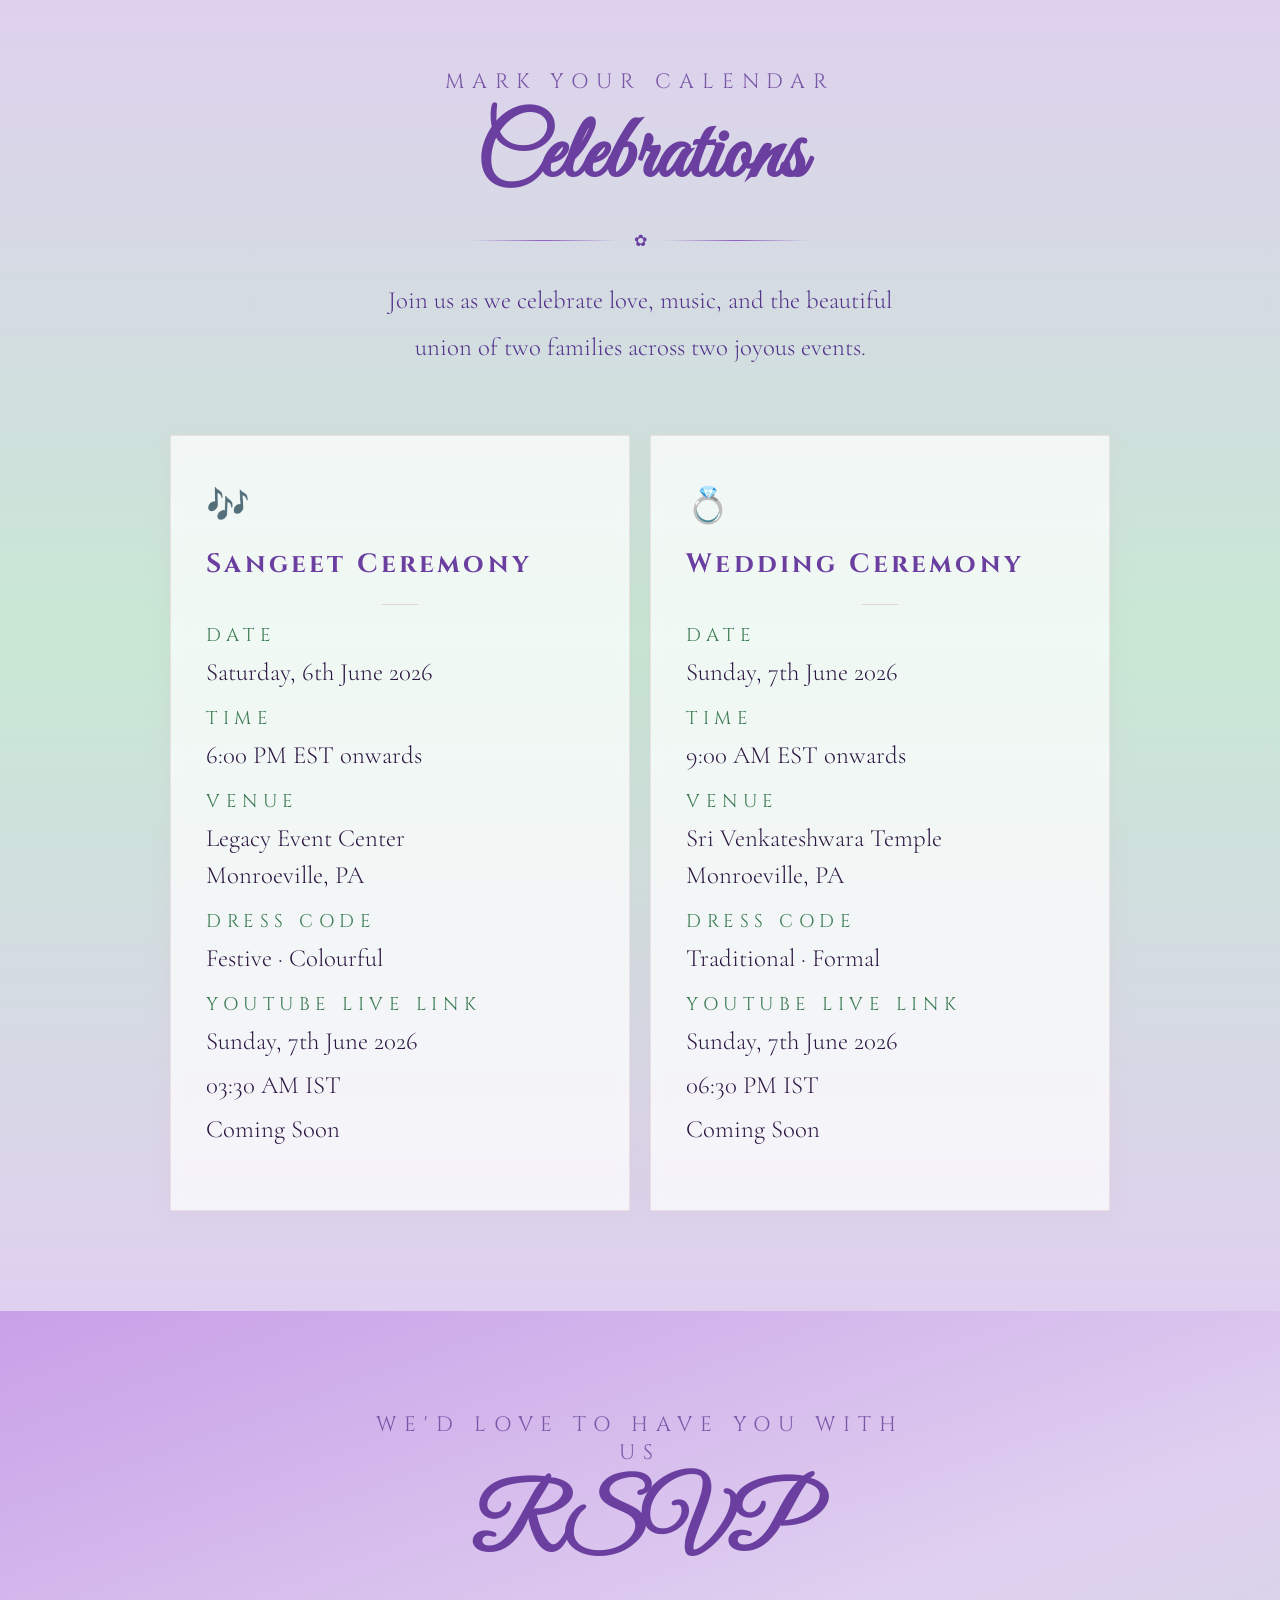
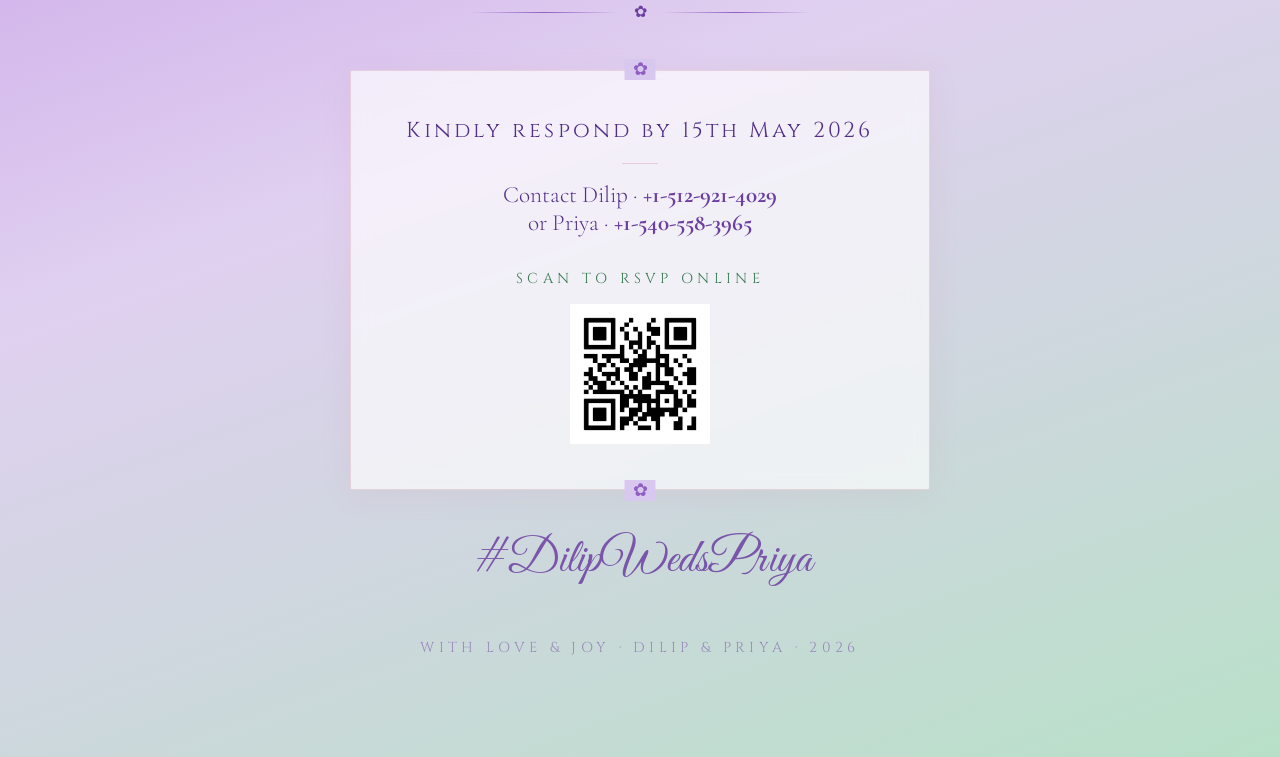
==== commit d3411d82: "Update index.html" ====
--- a/index.html
+++ b/index.html
@@ -447,10 +447,10 @@
       <h3>Wedding Ceremony</h3>
       <div class="event-separator"></div>
       <div class="event-detail"><span class="event-detail-label">Date</span><span class="event-detail-value">Sunday, 7th June 2026</span></div>
-      <div class="event-detail"><span class="event-detail-label">Time</span><span class="event-detail-value">10:30 AM EST onwards</span></div>
+      <div class="event-detail"><span class="event-detail-label">Time</span><span class="event-detail-value">9:00 AM EST onwards</span></div>
       <div class="event-detail"><span class="event-detail-label">Venue</span><span class="event-detail-value">Sri Venkateshwara Temple<br>Monroeville, PA</span></div>
       <div class="event-detail" style="margin-top:0.8rem;"><span class="event-detail-label">Dress Code</span><span class="event-detail-value">Traditional · Formal</span></div>
-      <div class="event-detail" style="margin-top:0.8rem;"><span class="event-detail-label">YouTube Live Link</span><span class="event-detail-value">Sunday, 7th June 2026</span><span class="event-detail-value">08:00 PM IST</span><span class="event-detail-value">Coming Soon</span></div>
+      <div class="event-detail" style="margin-top:0.8rem;"><span class="event-detail-label">YouTube Live Link</span><span class="event-detail-value">Sunday, 7th June 2026</span><span class="event-detail-value">06:30 PM IST</span><span class="event-detail-value">Coming Soon</span></div>
     </div>
   </div>
 
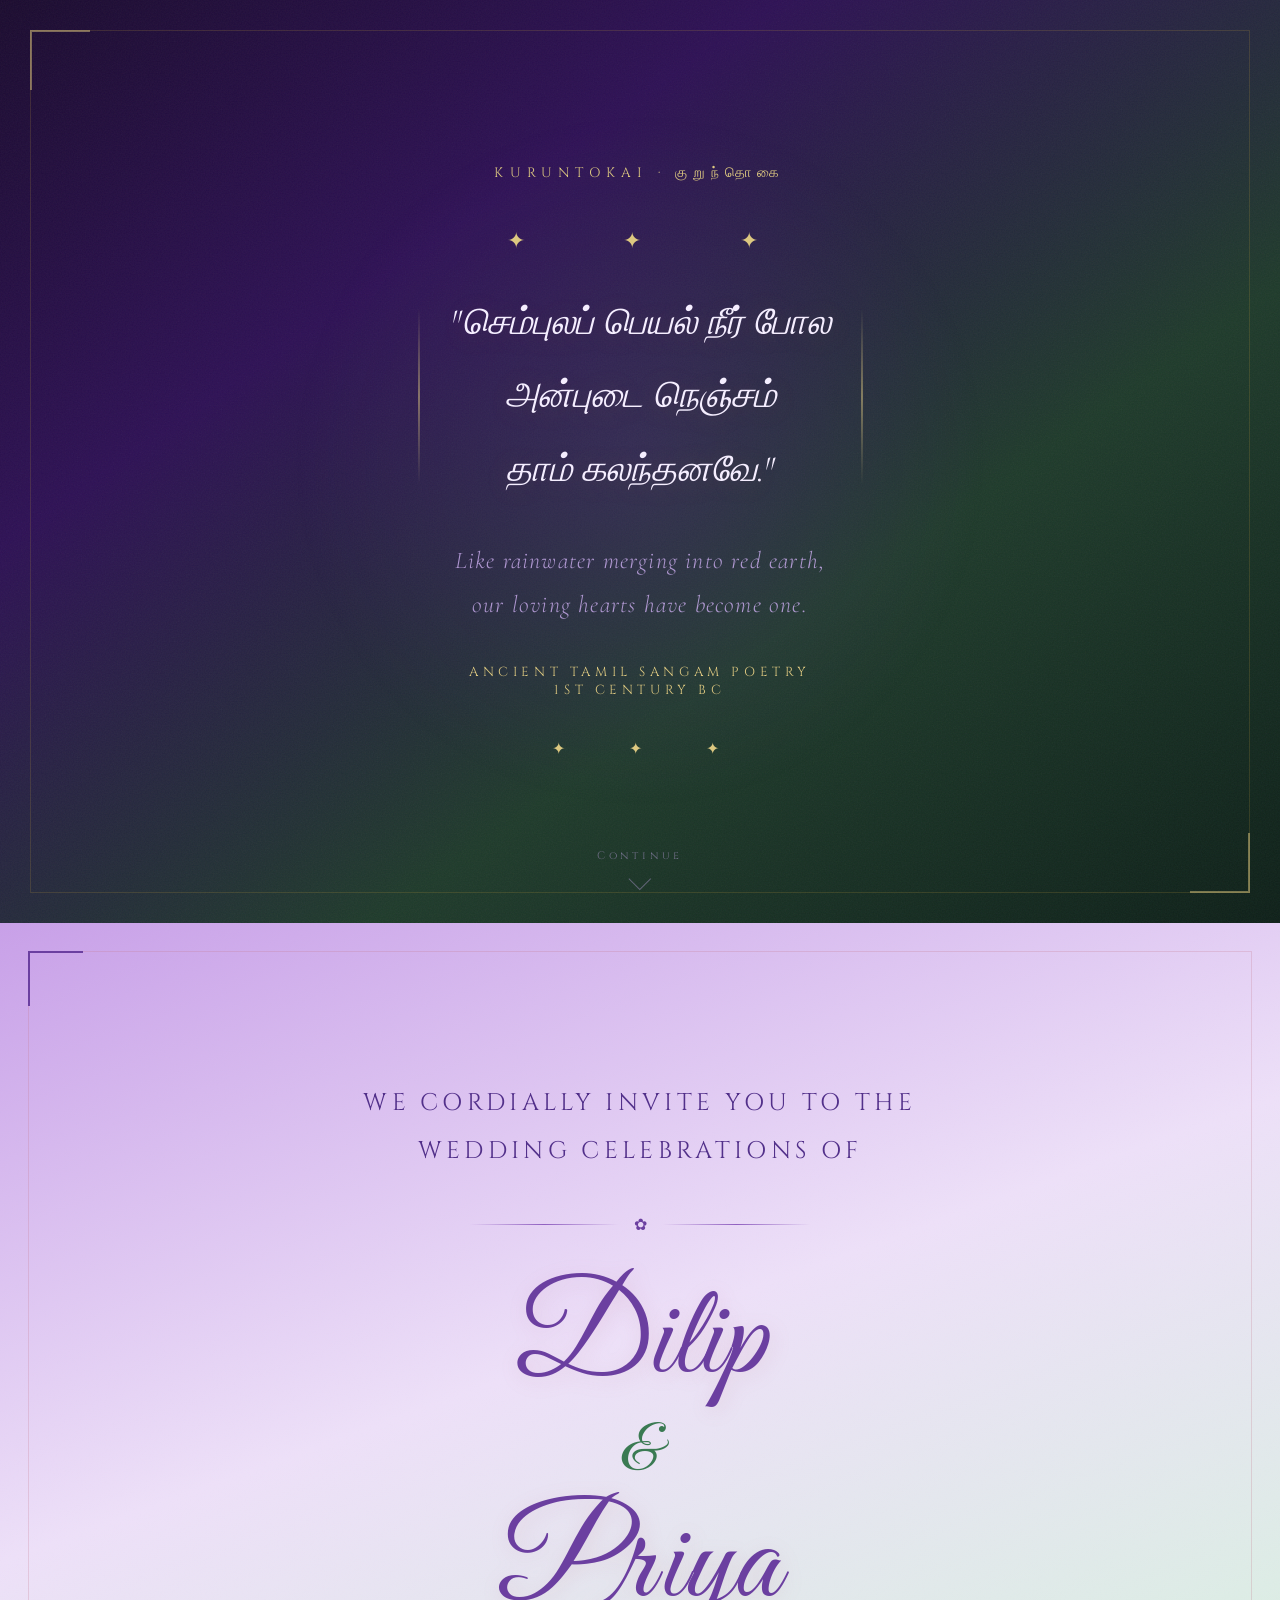
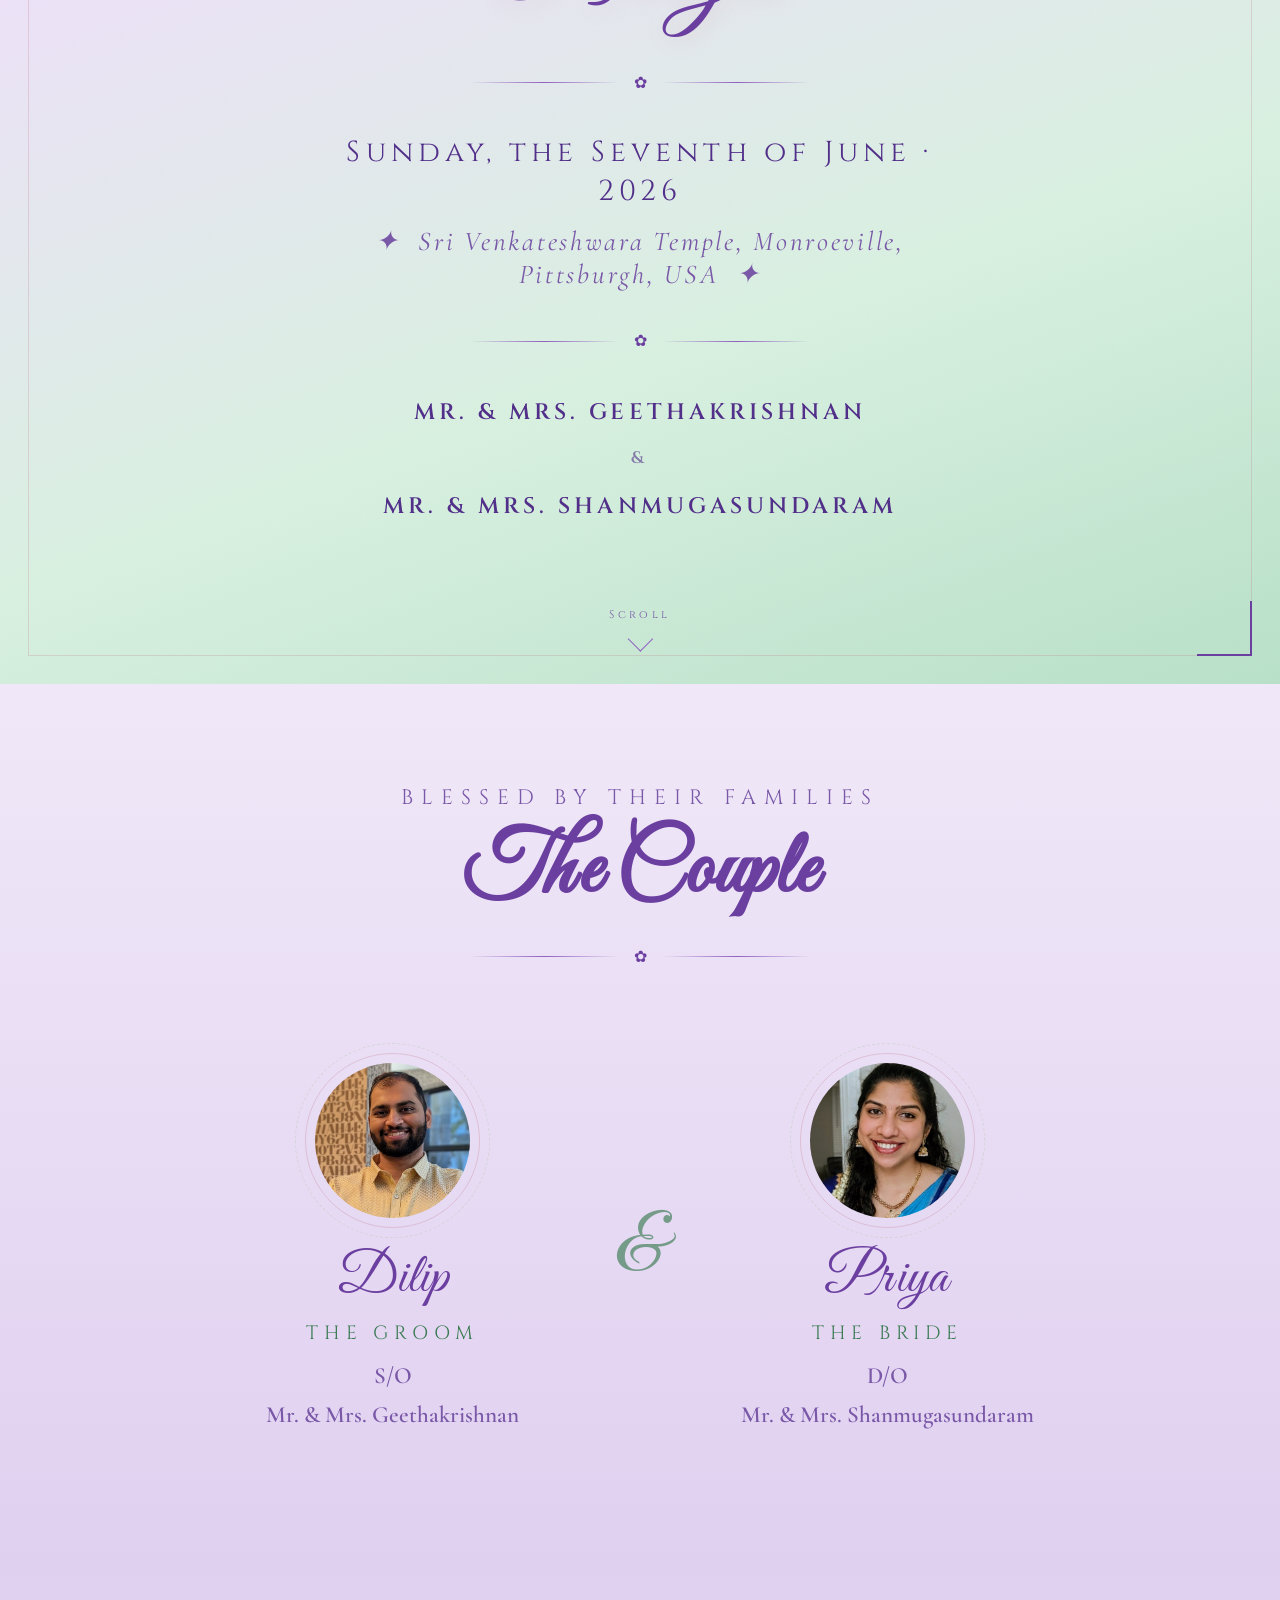
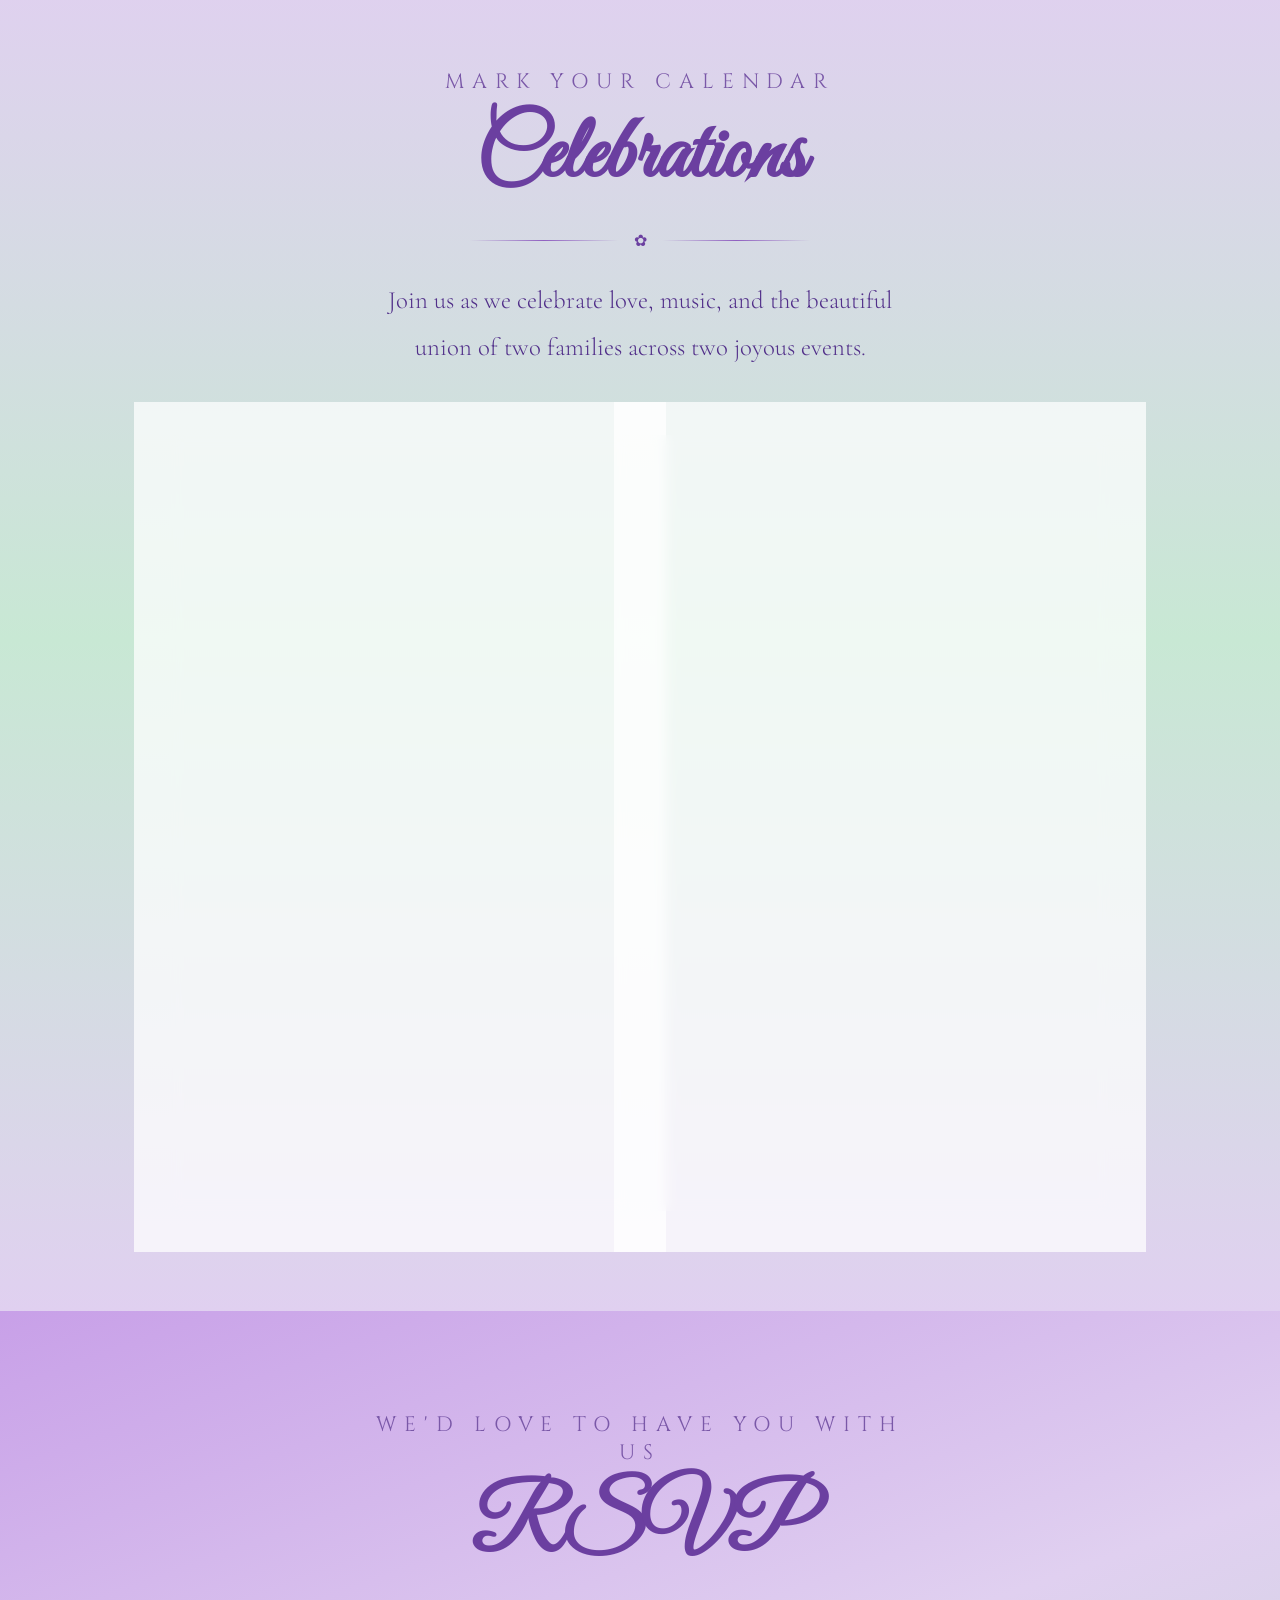
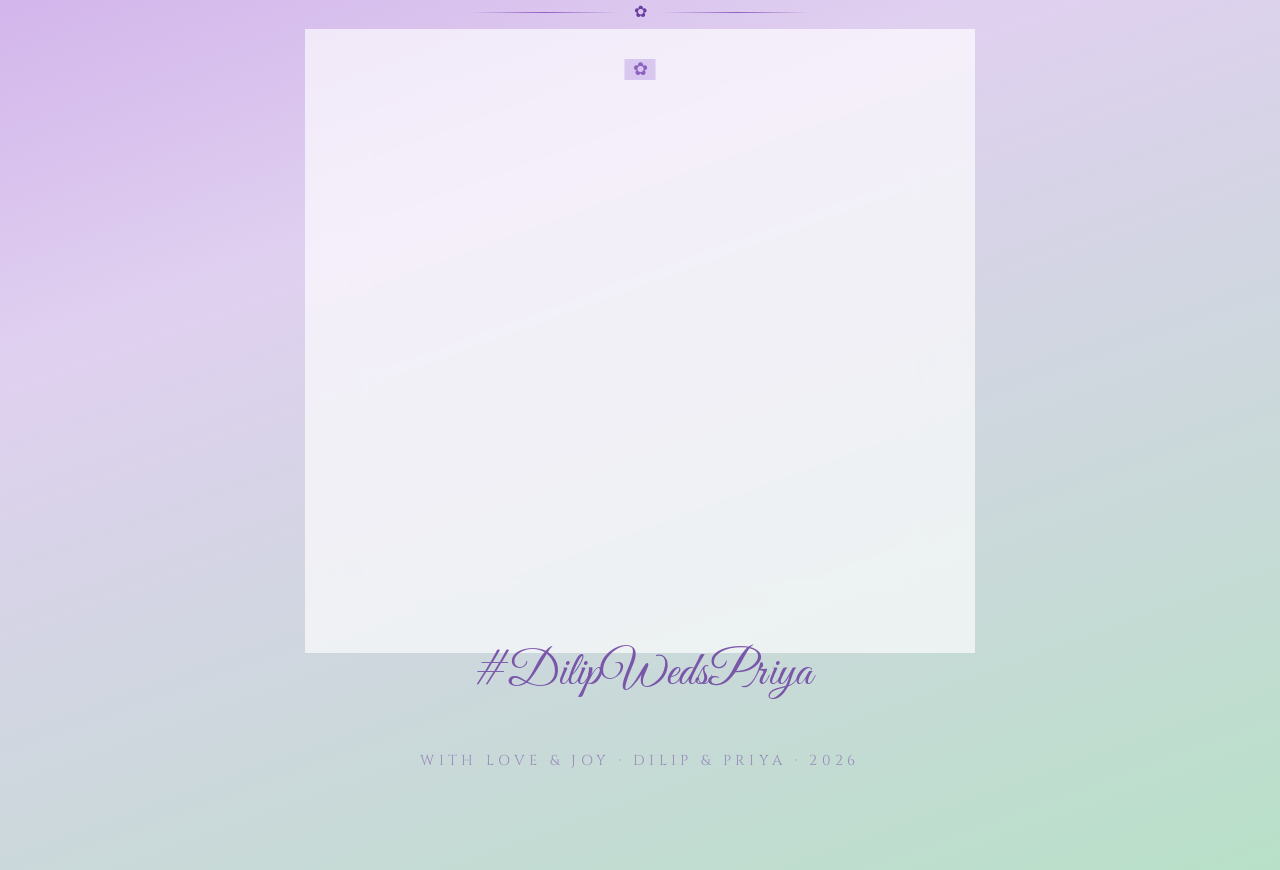
==== commit 98949425: "Update index.html" ====
--- a/index.html
+++ b/index.html
@@ -5,393 +5,134 @@
 <meta name="viewport" content="width=device-width, initial-scale=1.0">
 <title>Wedding Invitation – Dilip & Priya</title>
 <link href="https://fonts.googleapis.com/css2?family=Cormorant+Garamond:ital,wght@0,300;0,400;0,600;1,300;1,400;1,600&family=Cinzel:wght@400;500&family=Great+Vibes&display=swap" rel="stylesheet">
-
 <style>
   :root {
-    --petal-pink:   #b388d8;
-    --petal-rose:   #9060c0;
-    --petal-deep:   #6b3fa0;
-    --sage:         #6aaa7e;
-    --sage-dark:    #3a7a52;
-    --blush-bg:     #f0e8f8;
-    --warm-white:   #f8f4ff;
-    --text-dark:    #2a1540;
-    --text-mid:     #52308a;
-    --text-light:   #7a58a8;
-    --gold:         #b8943f;
-    --gold-light:   #ddc880;
-    --lavender:     #c4a8e8;
-    --peach:        #a8d8b8;
+    --petal-pink:#b388d8;--petal-rose:#9060c0;--petal-deep:#6b3fa0;--sage:#6aaa7e;--sage-dark:#3a7a52;--blush-bg:#f0e8f8;--warm-white:#f8f4ff;--text-dark:#2a1540;--text-mid:#52308a;--text-light:#7a58a8;--gold:#b8943f;--gold-light:#ddc880;--lavender:#c4a8e8;--peach:#a8d8b8;
   }
-  *, *::before, *::after { box-sizing: border-box; margin: 0; padding: 0; }
-  html { scroll-behavior: smooth; }
-  body { font-family: 'Cormorant Garamond', serif; background: var(--blush-bg); color: var(--text-dark); overflow-x: hidden; }
-
-  @keyframes riseIn  { from { opacity: 0; transform: translateY(36px); } to { opacity: 1; transform: translateY(0); } }
-  @keyframes fadeIn  { from { opacity: 0; } to { opacity: 1; } }
-  @keyframes bounce  { 0%,100% { transform: rotate(45deg) translateY(0); } 50% { transform: rotate(45deg) translateY(6px); } }
-  @keyframes spin    { to { transform: rotate(360deg); } }
-  @keyframes floatUp { 0%,100% { transform: translateY(0px); } 50% { transform: translateY(-8px); } }
-  @keyframes shimmer { 0%,100% { opacity: 0.6; } 50% { opacity: 1; } }
-
-  /* ══════════════════════════════════
-     QUOTE HERO — THE OPENING PAGE
-  ══════════════════════════════════ */
-  .quote-hero {
-    position: relative;
-    min-height: 100vh;
-    display: flex;
-    align-items: center;
-    justify-content: center;
-    overflow: hidden;
-    background: linear-gradient(145deg,
-      #1a0a2e 0%,
-      #2d1054 30%,
-      #1e3a2a 65%,
-      #0d1f18 100%
-    );
-  }
-
-  /* Subtle noise texture */
-  .quote-hero::before {
-    content: '';
-    position: absolute;
-    inset: 0;
-    background-image: url("data:image/svg+xml,%3Csvg xmlns='http://www.w3.org/2000/svg' width='300' height='300'%3E%3Cfilter id='n'%3E%3CfeTurbulence type='fractalNoise' baseFrequency='0.75' numOctaves='4' stitchTiles='stitch'/%3E%3C/filter%3E%3Crect width='300' height='300' filter='url(%23n)' opacity='0.06'/%3E%3C/svg%3E");
-    opacity: 1;
-    pointer-events: none;
-  }
-
-  /* Radial glow in center */
-  .quote-hero::after {
-    content: '';
-    position: absolute;
-    top: 50%; left: 50%;
-    transform: translate(-50%, -50%);
-    width: 700px; height: 700px;
-    background: radial-gradient(ellipse, rgba(107,63,160,0.22) 0%, transparent 70%);
-    pointer-events: none;
-  }
-
-
-
-  /* Decorative corner lines */
-  .qh-border {
-    position: absolute;
-    inset: 30px;
-    border: 1px solid rgba(184,148,63,0.2);
-    pointer-events: none;
-    animation: fadeIn 2.5s 0.5s both;
-  }
-  .qh-border::before, .qh-border::after {
-    content: '';
-    position: absolute;
-    width: 60px; height: 60px;
-    border-color: var(--gold-light);
-    border-style: solid;
-    opacity: 0.5;
-  }
-  .qh-border::before { top: -1px; left: -1px; border-width: 2px 0 0 2px; }
-  .qh-border::after  { bottom: -1px; right: -1px; border-width: 0 2px 2px 0; }
-
-  .quote-hero-content {
-    position: relative;
-    z-index: 3;
-    text-align: center;
-    padding: 4rem 2.5rem;
-    max-width: 720px;
-    animation: riseIn 1.6s cubic-bezier(0.16,1,0.3,1) 0.3s both;
-  }
-
-  /* Small label above */
-  .qh-eyebrow {
-    font-family: 'Cinzel', serif;
-    font-size: 0.85rem;
-    letter-spacing: 0.45em;
-    text-transform: uppercase;
-    color: var(--gold-light);
-    opacity: 0.75;
-    margin-bottom: 2.8rem;
-    animation: fadeIn 1.6s 0.8s both;
-  }
-
-  /* Decorative top flourish */
-  .qh-flourish {
-    display: block;
-    text-align: center;
-    color: var(--gold-light);
-    font-size: 1.4rem;
-    letter-spacing: 0.7em;
-    margin-bottom: 2rem;
-    opacity: 0;
-    animation: fadeIn 1.6s 0.6s forwards, shimmer 3s 2.2s ease-in-out infinite;
-  }
-
-  /* Tamil text */
-  .qh-tamil {
-    font-family: 'Cormorant Garamond', serif;
-    font-size: clamp(1.5rem, 3.5vw, 2.3rem);
-    font-style: italic;
-    font-weight: 300;
-    line-height: 2;
-    color: #f5eeff;
-    letter-spacing: 0;
-    text-shadow: 0 2px 30px rgba(184,148,63,0.2);
-    animation: fadeIn 1.8s 1.2s both;
-    position: relative;
-  }
-
-  /* Thin gold left-border accent */
-  .qh-tamil::before {
-    content: '';
-    position: absolute;
-    left: -2rem; top: 10%;
-    width: 2px; height: 80%;
-    background: linear-gradient(180deg, transparent, var(--gold-light), transparent);
-    opacity: 0.5;
-  }
-  .qh-tamil::after {
-    content: '';
-    position: absolute;
-    right: -2rem; top: 10%;
-    width: 2px; height: 80%;
-    background: linear-gradient(180deg, transparent, var(--gold-light), transparent);
-    opacity: 0.5;
-  }
-
-  /* Translation */
-  .qh-translation {
-    font-size: clamp(1.15rem, 2.2vw, 1.5rem);
-    font-weight: 300;
-    line-height: 1.85;
-    color: rgba(196,168,232,0.85);
-    margin-top: 2rem;
-    letter-spacing: 0.05em;
-    animation: fadeIn 1.8s 1.7s both;
-    font-style: italic;
-  }
-
-  /* Source */
-  .qh-source {
-    font-family: 'Cinzel', serif;
-    font-size: 0.82rem;
-    letter-spacing: 0.35em;
-    color: var(--gold-light);
-    opacity: 0.55;
-    margin-top: 2.2rem;
-    text-transform: uppercase;
-    animation: fadeIn 1.8s 2.2s both;
-  }
-
-  /* Flourish bottom */
-  .qh-flourish-bottom {
-    display: block;
-    color: var(--gold-light);
-    font-size: 1rem;
-    letter-spacing: 0.6em;
-    margin-top: 2.5rem;
-    opacity: 0;
-    animation: fadeIn 1.6s 2s forwards;
-  }
-
-  /* Continue scroll hint */
-  .scroll-hint-dark {
-    position: absolute;
-    bottom: 36px; left: 50%;
-    transform: translateX(-50%);
-    z-index: 3;
-    display: flex;
-    flex-direction: column;
-    align-items: center;
-    gap: 8px;
-    animation: fadeIn 2s 3s both;
-  }
-  .scroll-hint-dark span {
-    font-family: 'Cinzel', serif;
-    font-size: 0.68rem;
-    letter-spacing: 0.35em;
-    color: rgba(196,168,232,0.5);
-  }
-  .scroll-arrow-dark {
-    width: 16px; height: 16px;
-    border-right: 1px solid rgba(196,168,232,0.4);
-    border-bottom: 1px solid rgba(196,168,232,0.4);
-    transform: rotate(45deg);
-    animation: bounce 2s infinite;
-  }
-
-
-  /* ══════════════════════════════════
-     HERO (names / details)
-  ══════════════════════════════════ */
-  .hero {
-    position: relative; min-height: 100vh;
-    display: flex; align-items: center; justify-content: center;
-    overflow: hidden;
-    background: linear-gradient(160deg, #c8a0e8 0%, #ede0f8 35%, #d8f0e0 70%, #b8e0c8 100%);
-  }
-  .hero::before {
-    content: ''; position: absolute; inset: 0;
-    background-image: url("data:image/svg+xml,%3Csvg xmlns='http://www.w3.org/2000/svg' width='300' height='300'%3E%3Cfilter id='n'%3E%3CfeTurbulence type='fractalNoise' baseFrequency='0.75' numOctaves='4' stitchTiles='stitch'/%3E%3C/filter%3E%3Crect width='300' height='300' filter='url(%23n)' opacity='0.03'/%3E%3C/svg%3E");
-    opacity: 0.5;
-  }
-  .hero-border { position: absolute; inset: 28px; border: 1.5px solid rgba(196,122,138,0.25); pointer-events: none; animation: fadeIn 2s 0.5s both; }
-  .hero-border::before, .hero-border::after { content: ''; position: absolute; width: 55px; height: 55px; border-color: var(--petal-deep); border-style: solid; }
-  .hero-border::before { top: -1px; left: -1px; border-width: 2px 0 0 2px; }
-  .hero-border::after  { bottom: -1px; right: -1px; border-width: 0 2px 2px 0; }
-  .hero-content { position: relative; z-index: 3; text-align: center; padding: 3.5rem 2rem; max-width: 680px; animation: riseIn 1.4s cubic-bezier(0.16,1,0.3,1) both; }
-  .label-sub { font-family: 'Cinzel', serif; font-size: 1.5rem; letter-spacing: 0.18em; text-transform: uppercase; color: var(--text-mid); animation: fadeIn 1.6s 0.4s both; display: block; line-height: 2; }
-  .name-block { display: flex; flex-direction: column; align-items: center; margin: 1.6rem 0 0; animation: fadeIn 1.6s 0.5s both; }
-  .script-name { font-family: 'Great Vibes', cursive; font-size: clamp(4rem, 12vw, 8rem); line-height: 1.05; color: var(--petal-deep); text-shadow: 2px 4px 20px rgba(196,122,138,0.18); display: block; }
-  .ampersand { font-family: 'Great Vibes', cursive; color: var(--sage-dark); font-size: clamp(2.2rem, 6vw, 4rem); line-height: 1.4; display: block; }
-  .hero-date { font-family: 'Cinzel', serif; font-size: 1.8rem; letter-spacing: 0.18em; color: var(--text-mid); margin-top: 0.5rem; animation: fadeIn 1.6s 0.8s both; }
-  .hero-parents { font-family: 'Cinzel', serif; font-size: 1.4rem; font-weight: 600; letter-spacing: 0.18em; text-transform: uppercase; color: var(--text-mid); line-height: 1.9; animation: fadeIn 1.6s 1.1s both; margin-top: 0.2rem; }
-  .divider { display: flex; align-items: center; gap: 1rem; margin: 1.6rem auto; max-width: 340px; animation: fadeIn 1.6s 1s both; }
-  .divider-line { flex: 1; height: 1px; background: linear-gradient(90deg, transparent, var(--petal-rose), transparent); }
-  .divider-motif { color: var(--petal-deep); font-size: 1rem; flex-shrink: 0; }
-  .scroll-hint { position: absolute; bottom: 36px; left: 50%; transform: translateX(-50%); z-index: 3; display: flex; flex-direction: column; align-items: center; gap: 8px; animation: fadeIn 2s 2.2s both; }
-  .scroll-hint span { font-family: 'Cinzel',serif; font-size: 0.7rem; letter-spacing:0.3em; color: var(--text-light); }
-  .scroll-arrow { width: 18px; height: 18px; border-right: 1px solid var(--petal-rose); border-bottom: 1px solid var(--petal-rose); transform: rotate(45deg); animation: bounce 2s infinite; }
-
-  /* ══════════════════════════════════
-     SECTIONS
-  ══════════════════════════════════ */
-  section { padding: 100px 24px; position: relative; }
-  .section-inner { max-width: 860px; margin: 0 auto; text-align: center; }
-  .section-tag { font-family: 'Cinzel', serif; font-size: 1.3rem; letter-spacing: 0.38em; text-transform: uppercase; color: var(--text-light); margin-bottom: 0.8rem; }
-  h2 { font-family: 'Great Vibes', cursive; font-size: clamp(3.2rem, 7vw, 5.5rem); color: var(--petal-deep); margin-bottom: 0.5rem; line-height: 1.1; }
-  p.body-text { font-size: 1.55rem; font-weight: 300; line-height: 1.9; color: var(--text-mid); max-width: 560px; margin: 0 auto; }
-
-  /* ── COUPLE ── */
-  .couple-section { background: linear-gradient(180deg, #f0e8f8 0%, #e0d0f0 100%); overflow: hidden; }
-  .couple-grid { display: grid; grid-template-columns: 1fr auto 1fr; align-items: center; gap: 2.5rem; margin-top: 4rem; }
-  @media (max-width: 620px) { .couple-grid { grid-template-columns: 1fr; gap: 2rem; } .couple-and { display: none; } }
-  .person-card { text-align: center; padding: 2rem 1rem; }
-  .person-photo-wrap { width: 155px; height: 155px; margin: 0 auto 1.6rem; position: relative; }
-  .person-photo-wrap::before { content: ''; position: absolute; inset: -10px; border: 1.5px solid rgba(196,122,138,0.3); border-radius: 50%; animation: spin 22s linear infinite; }
-  .person-photo-wrap::after { content: ''; position: absolute; inset: -20px; border: 1px dashed rgba(181,201,176,0.4); border-radius: 50%; }
-  .person-name { font-family: 'Great Vibes', cursive; font-size: clamp(2.4rem, 5vw, 3.5rem); color: var(--petal-deep); margin-bottom: 0.4rem; }
-  .person-title { font-family: 'Cinzel', serif; font-size: 1.2rem; letter-spacing: 0.3em; color: var(--sage-dark); text-transform: uppercase; }
-  .person-parents { font-size: 1.45rem; font-weight: 600; color: var(--text-light); margin-top: 0.7rem; line-height: 1.7; }
-  .couple-and { font-family: 'Great Vibes', cursive; font-size: 5rem; color: var(--sage-dark); opacity: 0.65; line-height: 1; }
-
-  /* ── EVENTS ── */
-  .events-section { background: linear-gradient(180deg, #e0d0f0 0%, #c8e8d4 50%, #e0d0f0 100%); overflow: hidden; }
-  .events-grid { display: grid; grid-template-columns: repeat(auto-fit, minmax(270px, 1fr)); gap: 20px; margin-top: 4rem; }
-  .event-card { position: relative; padding: 3rem 2.2rem; background: rgba(255,255,255,0.72); border: 1px solid rgba(196,122,138,0.18); border-radius: 2px; backdrop-filter: blur(6px); overflow: hidden; transition: transform 0.4s ease, box-shadow 0.4s ease; box-shadow: 0 4px 24px rgba(196,122,138,0.08); }
-  .event-card:hover { transform: translateY(-5px); box-shadow: 0 12px 40px rgba(196,122,138,0.16); }
-  .event-card::after { content: ''; position: absolute; bottom: 0; left: 0; right: 0; height: 3px; background: linear-gradient(90deg, transparent, var(--petal-rose), transparent); opacity: 0; transition: opacity 0.4s; }
-  .event-card:hover::after { opacity: 1; }
-  .event-icon { font-size: 2.2rem; margin-bottom: 1.2rem; display: block; }
-  .event-card h3 { font-family: 'Cinzel', serif; font-size: 1.65rem; letter-spacing: 0.12em; color: var(--petal-deep); margin-bottom: 1.4rem; }
-  .event-detail { display: flex; flex-direction: column; gap: 0.4rem; margin-bottom: 0.9rem; }
-  .event-detail-label { font-family: 'Cinzel', serif; font-size: 1.15rem; letter-spacing: 0.3em; color: var(--sage-dark); text-transform: uppercase; }
-  .event-detail-value { font-size: 1.55rem; font-weight: 300; color: var(--text-dark); line-height: 1.5; }
-  .event-separator { width: 36px; height: 1px; background: rgba(196,122,138,0.3); margin: 1.1rem auto; }
-
-  /* ── FOOTER ── */
-  .footer-section { background: linear-gradient(160deg, #c8a0e8 0%, #e0d0f0 40%, #b8e0c8 100%); overflow: hidden; }
-  .footer-content { position: relative; z-index: 2; text-align: center; max-width: 580px; margin: 0 auto; }
-  .rsvp-box { border: 1px solid rgba(196,122,138,0.25); padding: 2.8rem 2.5rem; margin-top: 3rem; position: relative; background: rgba(255,255,255,0.65); backdrop-filter: blur(10px); border-radius: 2px; box-shadow: 0 4px 30px rgba(196,122,138,0.1); }
-  .rsvp-box::before, .rsvp-box::after { content: '✿'; position: absolute; color: var(--petal-rose); font-size: 1.1rem; }
-  .rsvp-box::before { top: -0.75rem; left: 50%; transform: translateX(-50%); background: #d8c8f0; padding: 0 0.5rem; }
-  .rsvp-box::after  { bottom: -0.75rem; left: 50%; transform: translateX(-50%); background: #d8c8f0; padding: 0 0.5rem; }
-  .rsvp-date { font-family: 'Cinzel', serif; font-size: 1.35rem; letter-spacing: 0.15em; color: var(--text-mid); margin-bottom: 0.4rem; }
-  .rsvp-contact { font-size: 1.45rem; font-weight: 300; color: var(--text-mid); }
-  .rsvp-contact strong { color: var(--petal-deep); }
-  .hashtag { font-family: 'Great Vibes', cursive; font-size: 3rem; color: var(--petal-deep); margin-top: 2.5rem; opacity: 0.85; }
-  .credits { font-family: 'Cinzel', serif; font-size: 0.9rem; letter-spacing: 0.3em; color: var(--text-light); margin-top: 3rem; text-transform: uppercase; opacity: 0.6; }
-
-  @media (max-width: 480px) {
-    .events-grid { grid-template-columns: 1fr; }
-    section { padding: 70px 18px; }
-    .qh-tamil::before, .qh-tamil::after { display: none; }
-  }
+  *,*::before,*::after{box-sizing:border-box;margin:0;padding:0;}
+  html{scroll-behavior:smooth;}
+  body{font-family:'Cormorant Garamond',serif;background:var(--blush-bg);color:var(--text-dark);overflow-x:hidden;}
+  @keyframes riseIn{from{opacity:0;transform:translateY(36px)}to{opacity:1;transform:translateY(0)}}
+  @keyframes fadeIn{from{opacity:0}to{opacity:1}}
+  @keyframes bounce{0%,100%{transform:rotate(45deg) translateY(0)}50%{transform:rotate(45deg) translateY(6px)}}
+  @keyframes spin{to{transform:rotate(360deg)}}
+  @keyframes shimmer{0%,100%{opacity:.6}50%{opacity:1}}
+  .quote-hero{position:relative;min-height:100vh;display:flex;align-items:center;justify-content:center;overflow:hidden;background:linear-gradient(145deg,#1a0a2e 0%,#2d1054 30%,#1e3a2a 65%,#0d1f18 100%);}
+  .quote-hero::before{content:'';position:absolute;inset:0;background-image:url("data:image/svg+xml,%3Csvg xmlns='http://www.w3.org/2000/svg' width='300' height='300'%3E%3Cfilter id='n'%3E%3CfeTurbulence type='fractalNoise' baseFrequency='0.75' numOctaves='4' stitchTiles='stitch'/%3E%3C/filter%3E%3Crect width='300' height='300' filter='url(%23n)' opacity='0.06'/%3E%3C/svg%3E");opacity:1;pointer-events:none;}
+  .quote-hero::after{content:'';position:absolute;top:50%;left:50%;transform:translate(-50%,-50%);width:700px;height:700px;background:radial-gradient(ellipse,rgba(107,63,160,.22) 0%,transparent 70%);pointer-events:none;}
+  .qh-border{position:absolute;inset:30px;border:1px solid rgba(184,148,63,.2);pointer-events:none;animation:fadeIn 2.5s .5s both;}
+  .qh-border::before,.qh-border::after{content:'';position:absolute;width:60px;height:60px;border-color:var(--gold-light);border-style:solid;opacity:.5;}
+  .qh-border::before{top:-1px;left:-1px;border-width:2px 0 0 2px;}
+  .qh-border::after{bottom:-1px;right:-1px;border-width:0 2px 2px 0;}
+  .quote-hero-content{position:relative;z-index:3;text-align:center;padding:4rem 2.5rem;max-width:720px;animation:riseIn 1.6s cubic-bezier(.16,1,.3,1) .3s both;}
+  .qh-eyebrow{font-family:'Cinzel',serif;font-size:.85rem;letter-spacing:.45em;text-transform:uppercase;color:var(--gold-light);opacity:.75;margin-bottom:2.8rem;animation:fadeIn 1.6s .8s both;}
+  .qh-flourish{display:block;text-align:center;color:var(--gold-light);font-size:1.4rem;letter-spacing:.7em;margin-bottom:2rem;opacity:0;animation:fadeIn 1.6s .6s forwards,shimmer 3s 2.2s ease-in-out infinite;}
+  .qh-tamil{font-family:'Cormorant Garamond',serif;font-size:clamp(1.5rem,3.5vw,2.3rem);font-style:italic;font-weight:300;line-height:2;color:#f5eeff;letter-spacing:0;text-shadow:0 2px 30px rgba(184,148,63,.2);animation:fadeIn 1.8s 1.2s both;position:relative;}
+  .qh-tamil::before{content:'';position:absolute;left:-2rem;top:10%;width:2px;height:80%;background:linear-gradient(180deg,transparent,var(--gold-light),transparent);opacity:.5;}
+  .qh-tamil::after{content:'';position:absolute;right:-2rem;top:10%;width:2px;height:80%;background:linear-gradient(180deg,transparent,var(--gold-light),transparent);opacity:.5;}
+  .qh-translation{font-size:clamp(1.15rem,2.2vw,1.5rem);font-weight:300;line-height:1.85;color:rgba(196,168,232,.85);margin-top:2rem;letter-spacing:.05em;animation:fadeIn 1.8s 1.7s both;font-style:italic;}
+  .qh-source{font-family:'Cinzel',serif;font-size:.82rem;letter-spacing:.35em;color:var(--gold-light);opacity:.55;margin-top:2.2rem;text-transform:uppercase;animation:fadeIn 1.8s 2.2s both;}
+  .qh-flourish-bottom{display:block;color:var(--gold-light);font-size:1rem;letter-spacing:.6em;margin-top:2.5rem;opacity:0;animation:fadeIn 1.6s 2s forwards;}
+  .scroll-hint-dark{position:absolute;bottom:36px;left:50%;transform:translateX(-50%);z-index:3;display:flex;flex-direction:column;align-items:center;gap:8px;animation:fadeIn 2s 3s both;}
+  .scroll-hint-dark span{font-family:'Cinzel',serif;font-size:.68rem;letter-spacing:.35em;color:rgba(196,168,232,.5);}
+  .scroll-arrow-dark{width:16px;height:16px;border-right:1px solid rgba(196,168,232,.4);border-bottom:1px solid rgba(196,168,232,.4);transform:rotate(45deg);animation:bounce 2s infinite;}
+  .hero{position:relative;min-height:100vh;display:flex;align-items:center;justify-content:center;overflow:hidden;background:linear-gradient(160deg,#c8a0e8 0%,#ede0f8 35%,#d8f0e0 70%,#b8e0c8 100%);}
+  .hero::before{content:'';position:absolute;inset:0;background-image:url("data:image/svg+xml,%3Csvg xmlns='http://www.w3.org/2000/svg' width='300' height='300'%3E%3Cfilter id='n'%3E%3CfeTurbulence type='fractalNoise' baseFrequency='0.75' numOctaves='4' stitchTiles='stitch'/%3E%3C/filter%3E%3Crect width='300' height='300' filter='url(%23n)' opacity='0.03'/%3E%3C/svg%3E");opacity:.5;}
+  .hero-border{position:absolute;inset:28px;border:1.5px solid rgba(196,122,138,.25);pointer-events:none;animation:fadeIn 2s .5s both;}
+  .hero-border::before,.hero-border::after{content:'';position:absolute;width:55px;height:55px;border-color:var(--petal-deep);border-style:solid;}
+  .hero-border::before{top:-1px;left:-1px;border-width:2px 0 0 2px;}
+  .hero-border::after{bottom:-1px;right:-1px;border-width:0 2px 2px 0;}
+  .hero-content{position:relative;z-index:3;text-align:center;padding:3.5rem 2rem;max-width:680px;animation:riseIn 1.4s cubic-bezier(.16,1,.3,1) both;}
+  .label-sub{font-family:'Cinzel',serif;font-size:1.5rem;letter-spacing:.18em;text-transform:uppercase;color:var(--text-mid);animation:fadeIn 1.6s .4s both;display:block;line-height:2;}
+  .name-block{display:flex;flex-direction:column;align-items:center;margin:1.6rem 0 0;animation:fadeIn 1.6s .5s both;}
+  .script-name{font-family:'Great Vibes',cursive;font-size:clamp(4rem,12vw,8rem);line-height:1.05;color:var(--petal-deep);text-shadow:2px 4px 20px rgba(196,122,138,.18);display:block;}
+  .ampersand{font-family:'Great Vibes',cursive;color:var(--sage-dark);font-size:clamp(2.2rem,6vw,4rem);line-height:1.4;display:block;}
+  .hero-date{font-family:'Cinzel',serif;font-size:1.8rem;letter-spacing:.18em;color:var(--text-mid);margin-top:.5rem;animation:fadeIn 1.6s .8s both;}
+  .hero-parents{font-family:'Cinzel',serif;font-size:1.4rem;font-weight:600;letter-spacing:.18em;text-transform:uppercase;color:var(--text-mid);line-height:1.9;animation:fadeIn 1.6s 1.1s both;margin-top:.2rem;}
+  .divider{display:flex;align-items:center;gap:1rem;margin:1.6rem auto;max-width:340px;animation:fadeIn 1.6s 1s both;}
+  .divider-line{flex:1;height:1px;background:linear-gradient(90deg,transparent,var(--petal-rose),transparent);}
+  .divider-motif{color:var(--petal-deep);font-size:1rem;flex-shrink:0;}
+  .scroll-hint{position:absolute;bottom:36px;left:50%;transform:translateX(-50%);z-index:3;display:flex;flex-direction:column;align-items:center;gap:8px;animation:fadeIn 2s 2.2s both;}
+  .scroll-hint span{font-family:'Cinzel',serif;font-size:.7rem;letter-spacing:.3em;color:var(--text-light);}
+  .scroll-arrow{width:18px;height:18px;border-right:1px solid var(--petal-rose);border-bottom:1px solid var(--petal-rose);transform:rotate(45deg);animation:bounce 2s infinite;}
+  section{padding:100px 24px;position:relative;}
+  .section-inner{max-width:860px;margin:0 auto;text-align:center;}
+  .section-tag{font-family:'Cinzel',serif;font-size:1.3rem;letter-spacing:.38em;text-transform:uppercase;color:var(--text-light);margin-bottom:.8rem;}
+  h2{font-family:'Great Vibes',cursive;font-size:clamp(3.2rem,7vw,5.5rem);color:var(--petal-deep);margin-bottom:.5rem;line-height:1.1;}
+  p.body-text{font-size:1.55rem;font-weight:300;line-height:1.9;color:var(--text-mid);max-width:560px;margin:0 auto;}
+  .couple-section{background:linear-gradient(180deg,#f0e8f8 0%,#e0d0f0 100%);overflow:hidden;}
+  .couple-grid{display:grid;grid-template-columns:1fr auto 1fr;align-items:center;gap:2.5rem;margin-top:4rem;}
+  @media(max-width:620px){.couple-grid{grid-template-columns:1fr;gap:2rem;}.couple-and{display:none;}}
+  .person-card{text-align:center;padding:2rem 1rem;}
+  .person-photo-wrap{width:155px;height:155px;margin:0 auto 1.6rem;position:relative;}
+  .person-photo-wrap::before{content:'';position:absolute;inset:-10px;border:1.5px solid rgba(196,122,138,.3);border-radius:50%;animation:spin 22s linear infinite;}
+  .person-photo-wrap::after{content:'';position:absolute;inset:-20px;border:1px dashed rgba(181,201,176,.4);border-radius:50%;}
+  .person-name{font-family:'Great Vibes',cursive;font-size:clamp(2.4rem,5vw,3.5rem);color:var(--petal-deep);margin-bottom:.4rem;}
+  .person-title{font-family:'Cinzel',serif;font-size:1.2rem;letter-spacing:.3em;color:var(--sage-dark);text-transform:uppercase;}
+  .person-parents{font-size:1.45rem;font-weight:600;color:var(--text-light);margin-top:.7rem;line-height:1.7;}
+  .couple-and{font-family:'Great Vibes',cursive;font-size:5rem;color:var(--sage-dark);opacity:.65;line-height:1;}
+  .events-section{background:linear-gradient(180deg,#e0d0f0 0%,#c8e8d4 50%,#e0d0f0 100%);overflow:hidden;}
+  .events-grid{display:grid;grid-template-columns:repeat(auto-fit,minmax(270px,1fr));gap:20px;margin-top:4rem;}
+  .event-card{position:relative;padding:3rem 2.2rem;background:rgba(255,255,255,.72);border:1px solid rgba(196,122,138,.18);border-radius:2px;backdrop-filter:blur(6px);overflow:hidden;transition:transform .4s ease,box-shadow .4s ease;box-shadow:0 4px 24px rgba(196,122,138,.08);}
+  .event-card:hover{transform:translateY(-5px);box-shadow:0 12px 40px rgba(196,122,138,.16);}
+  .event-card::after{content:'';position:absolute;bottom:0;left:0;right:0;height:3px;background:linear-gradient(90deg,transparent,var(--petal-rose),transparent);opacity:0;transition:opacity .4s;}
+  .event-card:hover::after{opacity:1;}
+  .event-icon{font-size:2.2rem;margin-bottom:1.2rem;display:block;}
+  .event-card h3{font-family:'Cinzel',serif;font-size:1.65rem;letter-spacing:.12em;color:var(--petal-deep);margin-bottom:1.4rem;}
+  .event-detail{display:flex;flex-direction:column;gap:.4rem;margin-bottom:.9rem;}
+  .event-detail-label{font-family:'Cinzel',serif;font-size:1.15rem;letter-spacing:.3em;color:var(--sage-dark);text-transform:uppercase;}
+  .event-detail-value{font-size:1.55rem;font-weight:300;color:var(--text-dark);line-height:1.5;}
+  .event-separator{width:36px;height:1px;background:rgba(196,122,138,.3);margin:1.1rem auto;}
+  .footer-section{background:linear-gradient(160deg,#c8a0e8 0%,#e0d0f0 40%,#b8e0c8 100%);overflow:hidden;}
+  .footer-content{position:relative;z-index:2;text-align:center;max-width:580px;margin:0 auto;}
+  .rsvp-box{border:1px solid rgba(196,122,138,.25);padding:2.8rem 2.5rem;margin-top:3rem;position:relative;background:rgba(255,255,255,.65);backdrop-filter:blur(10px);border-radius:2px;box-shadow:0 4px 30px rgba(196,122,138,.1);}
+  .rsvp-box::before,.rsvp-box::after{content:'✿';position:absolute;color:var(--petal-rose);font-size:1.1rem;}
+  .rsvp-box::before{top:-.75rem;left:50%;transform:translateX(-50%);background:#d8c8f0;padding:0 .5rem;}
+  .rsvp-box::after{bottom:-.75rem;left:50%;transform:translateX(-50%);background:#d8c8f0;padding:0 .5rem;}
+  .rsvp-date{font-family:'Cinzel',serif;font-size:1.35rem;letter-spacing:.15em;color:var(--text-mid);margin-bottom:.4rem;}
+  .rsvp-contact{font-size:1.45rem;font-weight:300;color:var(--text-mid);}
+  .rsvp-contact strong{color:var(--petal-deep);}
+  .hashtag{font-family:'Great Vibes',cursive;font-size:3rem;color:var(--petal-deep);margin-top:2.5rem;opacity:.85;}
+  .credits{font-family:'Cinzel',serif;font-size:.9rem;letter-spacing:.3em;color:var(--text-light);margin-top:3rem;text-transform:uppercase;opacity:.6;}
+  .rsvp-link{display:inline-block;font-family:'Cinzel',serif;font-size:1rem;letter-spacing:.15em;color:var(--petal-deep);text-decoration:none;border:1px solid var(--petal-rose);padding:.7rem 1.8rem;margin-bottom:1.5rem;transition:background .3s,color .3s;}
+  .rsvp-link:hover{background:var(--petal-deep);color:#fff;}
+  @media(max-width:480px){.events-grid{grid-template-columns:1fr;}section{padding:70px 18px;}.qh-tamil::before,.qh-tamil::after{display:none;}}
 </style>
 </head>
 <body>
 
-<!-- ═══════════════════════════════════════
-     PAGE 1 · TAMIL QUOTE OPENING
-═══════════════════════════════════════ -->
 <section class="quote-hero">
-
-
-
   <div class="qh-border"></div>
-
   <div class="quote-hero-content">
-
     <div class="qh-eyebrow">Kuruntokai · குறுந்தொகை</div>
-
     <span class="qh-flourish">✦ &nbsp;&nbsp; ✦ &nbsp;&nbsp; ✦</span>
-
-    <p class="qh-tamil">
-      "செம்புலப் பெயல் நீர் போல<br>
-      அன்புடை நெஞ்சம்<br>
-      தாம் கலந்தனவே."
-    </p>
-
-    <p class="qh-translation">
-      Like rainwater merging into red earth,<br>
-      our loving hearts have become one.
-    </p>
-
-
-
+    <p class="qh-tamil">"செம்புலப் பெயல் நீர் போல<br>அன்புடை நெஞ்சம்<br>தாம் கலந்தனவே."</p>
+    <p class="qh-translation">Like rainwater merging into red earth,<br>our loving hearts have become one.</p>
     <div class="qh-source">Ancient Tamil Sangam Poetry<br>1st Century BC</div>
-
     <span class="qh-flourish-bottom">✦ &nbsp;&nbsp; ✦ &nbsp;&nbsp; ✦</span>
-
-  </div>
-
-  <div class="scroll-hint-dark">
-    <span>Continue</span>
-    <div class="scroll-arrow-dark"></div>
-  </div>
-</section>
-
-
-<!-- ═══════════════════════════════════════
-     PAGE 2 · NAMES & DATE
-═══════════════════════════════════════ -->
+  </div>
+  <div class="scroll-hint-dark"><span>Continue</span><div class="scroll-arrow-dark"></div></div>
+</section>
+
 <section class="hero">
   <div class="hero-border"></div>
   <div class="hero-content">
-
     <span class="label-sub">We cordially invite you to the<br>wedding celebrations of</span>
-
     <div class="divider" style="margin-top:2.5rem;"><div class="divider-line"></div><span class="divider-motif">✿</span><div class="divider-line"></div></div>
-
     <div class="name-block" style="margin:2.5rem 0;">
       <span class="script-name">Dilip</span>
       <span class="ampersand">&amp;</span>
       <span class="script-name">Priya</span>
     </div>
-
-    <div class="divider"><div class="divider-line"></div><span class="divider-motif">✿</span><div class="divider-line"></div></div>
-
+    <div class="divider"><div class="divider-line"></div><span class="divider-motif">✿</span><div class="divider-line"></div></div>
     <p class="hero-date" style="margin-top:2.5rem;">Sunday, the Seventh of June · 2026</p>
-    <p style="font-family:'Cormorant Garamond',serif;font-size:1.7rem;font-style:italic;font-weight:400;letter-spacing:0.1em;color:var(--text-light);margin-top:0.9rem;animation:fadeIn 1.6s 0.9s both;opacity:0.9;">
-      ✦ &nbsp;Sri Venkateshwara Temple, Monroeville, Pittsburgh, USA&nbsp; ✦
-    </p>
-
+    <p style="font-family:'Cormorant Garamond',serif;font-size:1.7rem;font-style:italic;font-weight:400;letter-spacing:.1em;color:var(--text-light);margin-top:.9rem;animation:fadeIn 1.6s .9s both;opacity:.9;">✦ &nbsp;Sri Venkateshwara Temple, Monroeville, Pittsburgh, USA&nbsp; ✦</p>
     <div class="divider" style="margin-top:2.5rem;"><div class="divider-line"></div><span class="divider-motif">✿</span><div class="divider-line"></div></div>
-
-    <p class="hero-parents" style="margin-top:2.5rem;">
-      Mr. &amp; Mrs. Geethakrishnan<br>
-      <span style="display:inline-block;margin:0.6rem 0;font-size:0.75em;opacity:0.6;">&amp;</span><br>
-      Mr. &amp; Mrs. Shanmugasundaram
-    </p>
-
+    <p class="hero-parents" style="margin-top:2.5rem;">Mr. &amp; Mrs. Geethakrishnan<br><span style="display:inline-block;margin:.6rem 0;font-size:.75em;opacity:.6;">&amp;</span><br>Mr. &amp; Mrs. Shanmugasundaram</p>
   </div>
   <div class="scroll-hint"><span>Scroll</span><div class="scroll-arrow"></div></div>
 </section>
 
-
-<!-- ═══════════════════════════════════════
-     COUPLE
-═══════════════════════════════════════ -->
 <section class="couple-section">
   <div class="section-inner">
     <p class="section-tag">Blessed by their families</p>
@@ -399,18 +140,14 @@
     <div class="divider"><div class="divider-line"></div><span class="divider-motif">✿</span><div class="divider-line"></div></div>
     <div class="couple-grid">
       <div class="person-card">
-        <div class="person-photo-wrap">
-          <img style="width:100%;height:100%;border-radius:50%;object-fit:cover;" src="groom.jpg" alt="Groom">
-        </div>
+        <div class="person-photo-wrap"><img style="width:100%;height:100%;border-radius:50%;object-fit:cover;" src="groom.jpg" alt="Groom"></div>
         <div class="person-name">Dilip</div>
         <div class="person-title">The Groom</div>
         <div class="person-parents">S/O<br>Mr. &amp; Mrs. Geethakrishnan</div>
       </div>
       <div class="couple-and">&amp;</div>
       <div class="person-card">
-        <div class="person-photo-wrap">
-          <img style="width:100%;height:100%;border-radius:50%;object-fit:cover;" src="bride.jpg" alt="Bride">
-        </div>
+        <div class="person-photo-wrap"><img style="width:100%;height:100%;border-radius:50%;object-fit:cover;" src="bride.jpg" alt="Bride"></div>
         <div class="person-name">Priya</div>
         <div class="person-title">The Bride</div>
         <div class="person-parents">D/O<br>Mr. &amp; Mrs. Shanmugasundaram</div>
@@ -419,10 +156,6 @@
   </div>
 </section>
 
-
-<!-- ═══════════════════════════════════════
-     EVENTS
-═══════════════════════════════════════ -->
 <section class="events-section">
   <div class="section-inner">
     <p class="section-tag">Mark Your Calendar</p>
@@ -430,7 +163,6 @@
     <div class="divider"><div class="divider-line"></div><span class="divider-motif">✿</span><div class="divider-line"></div></div>
     <p class="body-text">Join us as we celebrate love, music, and the beautiful union of two families across two joyous events.</p>
   </div>
-
   <div class="events-grid" style="max-width:940px;margin:4rem auto 0;">
     <div class="event-card">
       <span class="event-icon">🎶</span>
@@ -439,8 +171,7 @@
       <div class="event-detail"><span class="event-detail-label">Date</span><span class="event-detail-value">Saturday, 6th June 2026</span></div>
       <div class="event-detail"><span class="event-detail-label">Time</span><span class="event-detail-value">6:00 PM EST onwards</span></div>
       <div class="event-detail"><span class="event-detail-label">Venue</span><span class="event-detail-value">Legacy Event Center<br>Monroeville, PA</span></div>
-      <div class="event-detail" style="margin-top:0.8rem;"><span class="event-detail-label">Dress Code</span><span class="event-detail-value">Festive · Colourful</span></div>
-      <div class="event-detail" style="margin-top:0.8rem;"><span class="event-detail-label">YouTube Live Link</span><span class="event-detail-value">Sunday, 7th June 2026</span><span class="event-detail-value">03:30 AM IST</span><span class="event-detail-value">Coming Soon</span></div>
+      <div class="event-detail" style="margin-top:.8rem;"><span class="event-detail-label">Dress Code</span><span class="event-detail-value">Festive · Colourful</span></div>
     </div>
     <div class="event-card">
       <span class="event-icon">💍</span>
@@ -449,18 +180,12 @@
       <div class="event-detail"><span class="event-detail-label">Date</span><span class="event-detail-value">Sunday, 7th June 2026</span></div>
       <div class="event-detail"><span class="event-detail-label">Time</span><span class="event-detail-value">9:00 AM EST onwards</span></div>
       <div class="event-detail"><span class="event-detail-label">Venue</span><span class="event-detail-value">Sri Venkateshwara Temple<br>Monroeville, PA</span></div>
-      <div class="event-detail" style="margin-top:0.8rem;"><span class="event-detail-label">Dress Code</span><span class="event-detail-value">Traditional · Formal</span></div>
-      <div class="event-detail" style="margin-top:0.8rem;"><span class="event-detail-label">YouTube Live Link</span><span class="event-detail-value">Sunday, 7th June 2026</span><span class="event-detail-value">06:30 PM IST</span><span class="event-detail-value">Coming Soon</span></div>
-    </div>
-  </div>
-
-
-</section>
-
-
-<!-- ═══════════════════════════════════════
-     FOOTER / RSVP
-═══════════════════════════════════════ -->
+      <div class="event-detail" style="margin-top:.8rem;"><span class="event-detail-label">Dress Code</span><span class="event-detail-value">Traditional · Formal</span></div>
+      <div class="event-detail" style="margin-top:.8rem;"><span class="event-detail-label">YouTube Live Link</span><span class="event-detail-value">Sunday, 7th June 2026</span><span class="event-detail-value">06:30 PM IST</span><span class="event-detail-value">Coming Soon</span></div>
+    </div>
+  </div>
+</section>
+
 <section class="footer-section">
   <div class="footer-content">
     <p class="section-tag">We'd love to have you with us</p>
@@ -469,13 +194,12 @@
     <div class="rsvp-box">
       <div class="rsvp-date">Kindly respond by 15th May 2026</div>
       <div class="event-separator" style="margin:1.1rem auto;"></div>
-      <div class="rsvp-contact">
-        Contact Dilip · <strong>+1-512-921-4029</strong><br>
-        or Priya · <strong>+1-540-558-3965</strong>
-      </div>
+      <div class="rsvp-contact">Contact Dilip · <strong>+1-512-921-4029</strong><br>or Priya · <strong>+1-540-558-3965</strong></div>
       <div style="margin-top:2rem;">
-        <p style="font-family:'Cinzel',serif;font-size:0.9rem;letter-spacing:0.3em;text-transform:uppercase;color:var(--sage-dark);margin-bottom:1rem;">Scan to RSVP Online</p>
-        <div style="width:140px;height:140px;margin:0 auto;border:2px dashed rgba(196,122,138,0.4);border-radius:4px;display:flex;flex-direction:column;align-items:center;justify-content:center;background:rgba(255,255,255,0.6);gap:8px;">
+        <p style="font-family:'Cinzel',serif;font-size:.9rem;letter-spacing:.3em;text-transform:uppercase;color:var(--sage-dark);margin-bottom:1rem;">RSVP Online</p>
+        <a href="https://forms.gle/KtfcvmpXhMMdQGig6" target="_blank" class="rsvp-link">Click Here to RSVP</a>
+        <p style="font-family:'Cinzel',serif;font-size:.9rem;letter-spacing:.3em;text-transform:uppercase;color:var(--sage-dark);margin-bottom:1rem;margin-top:.5rem;">or Scan the QR Code</p>
+        <div style="width:140px;height:140px;margin:0 auto;border:2px dashed rgba(196,122,138,.4);border-radius:4px;display:flex;align-items:center;justify-content:center;background:rgba(255,255,255,.6);">
           <img src="frame.png" width="140" height="140" alt="RSVP QR Code">
         </div>
       </div>
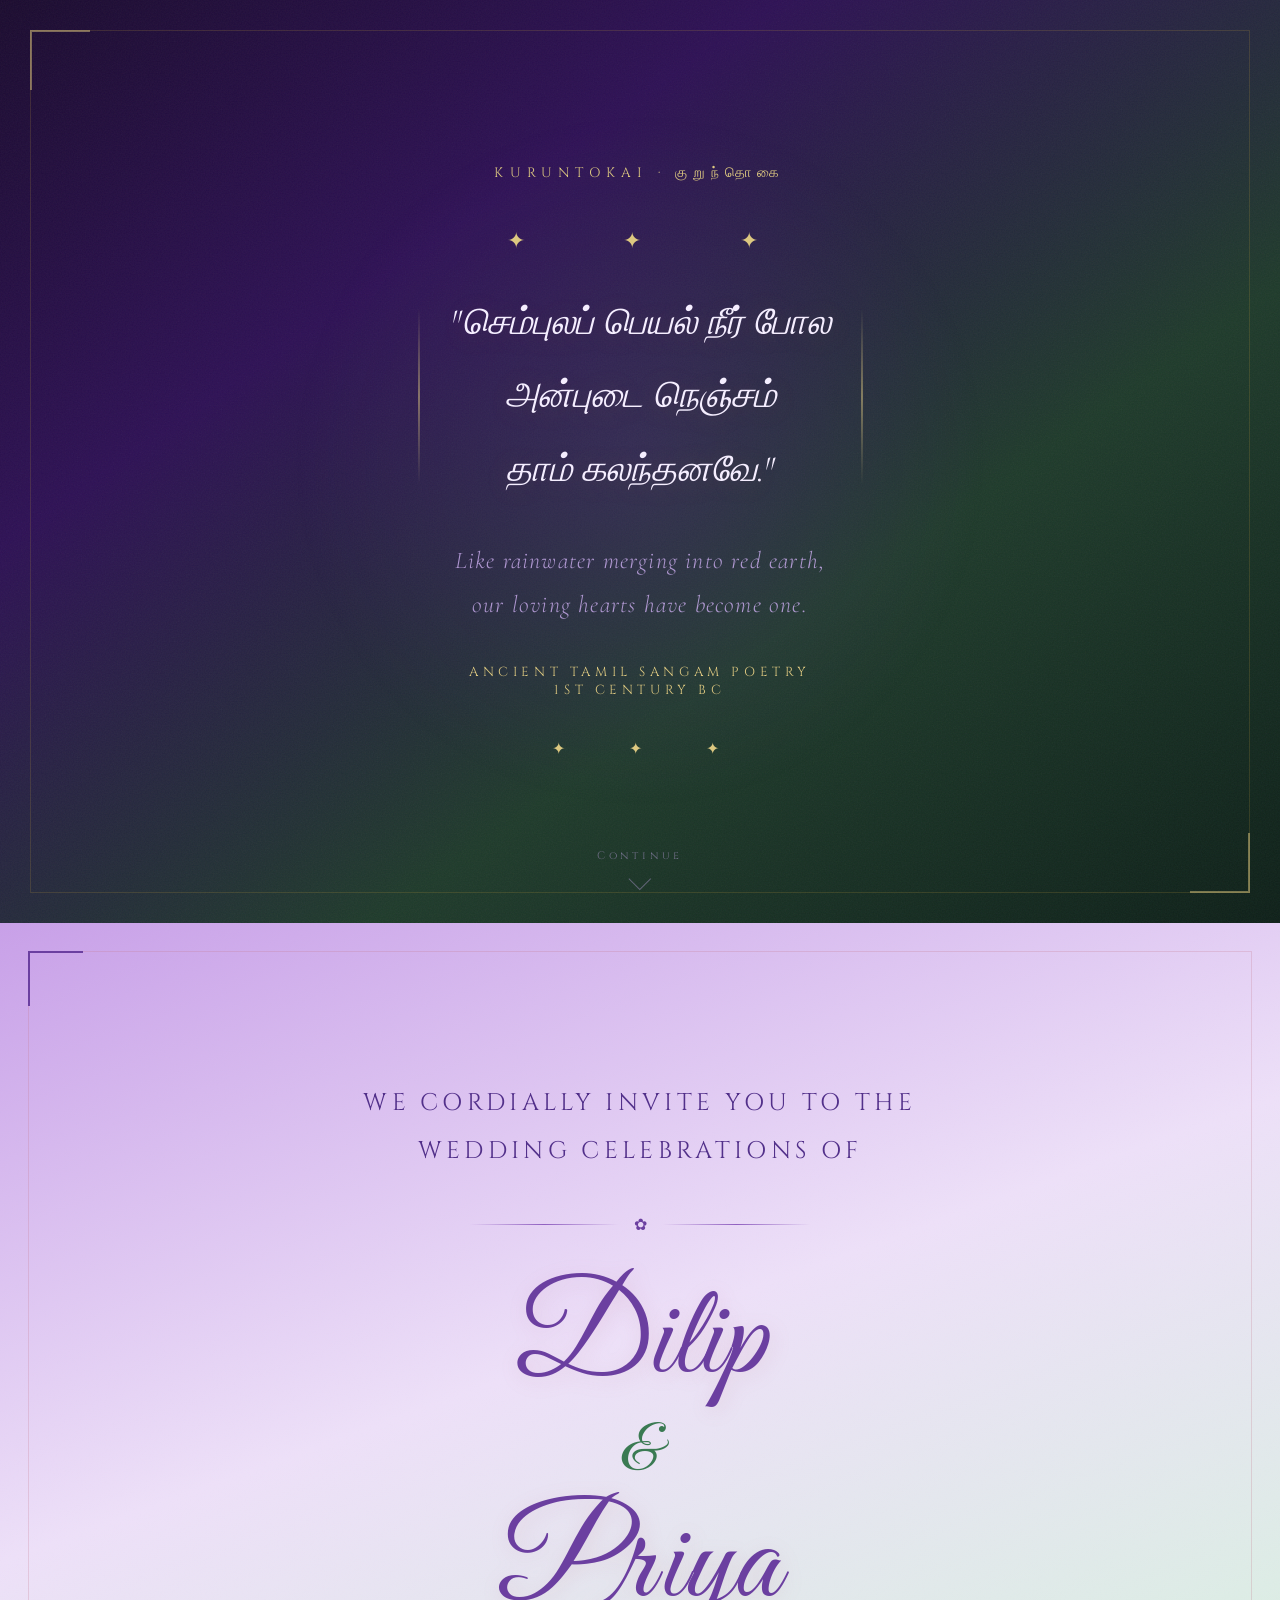
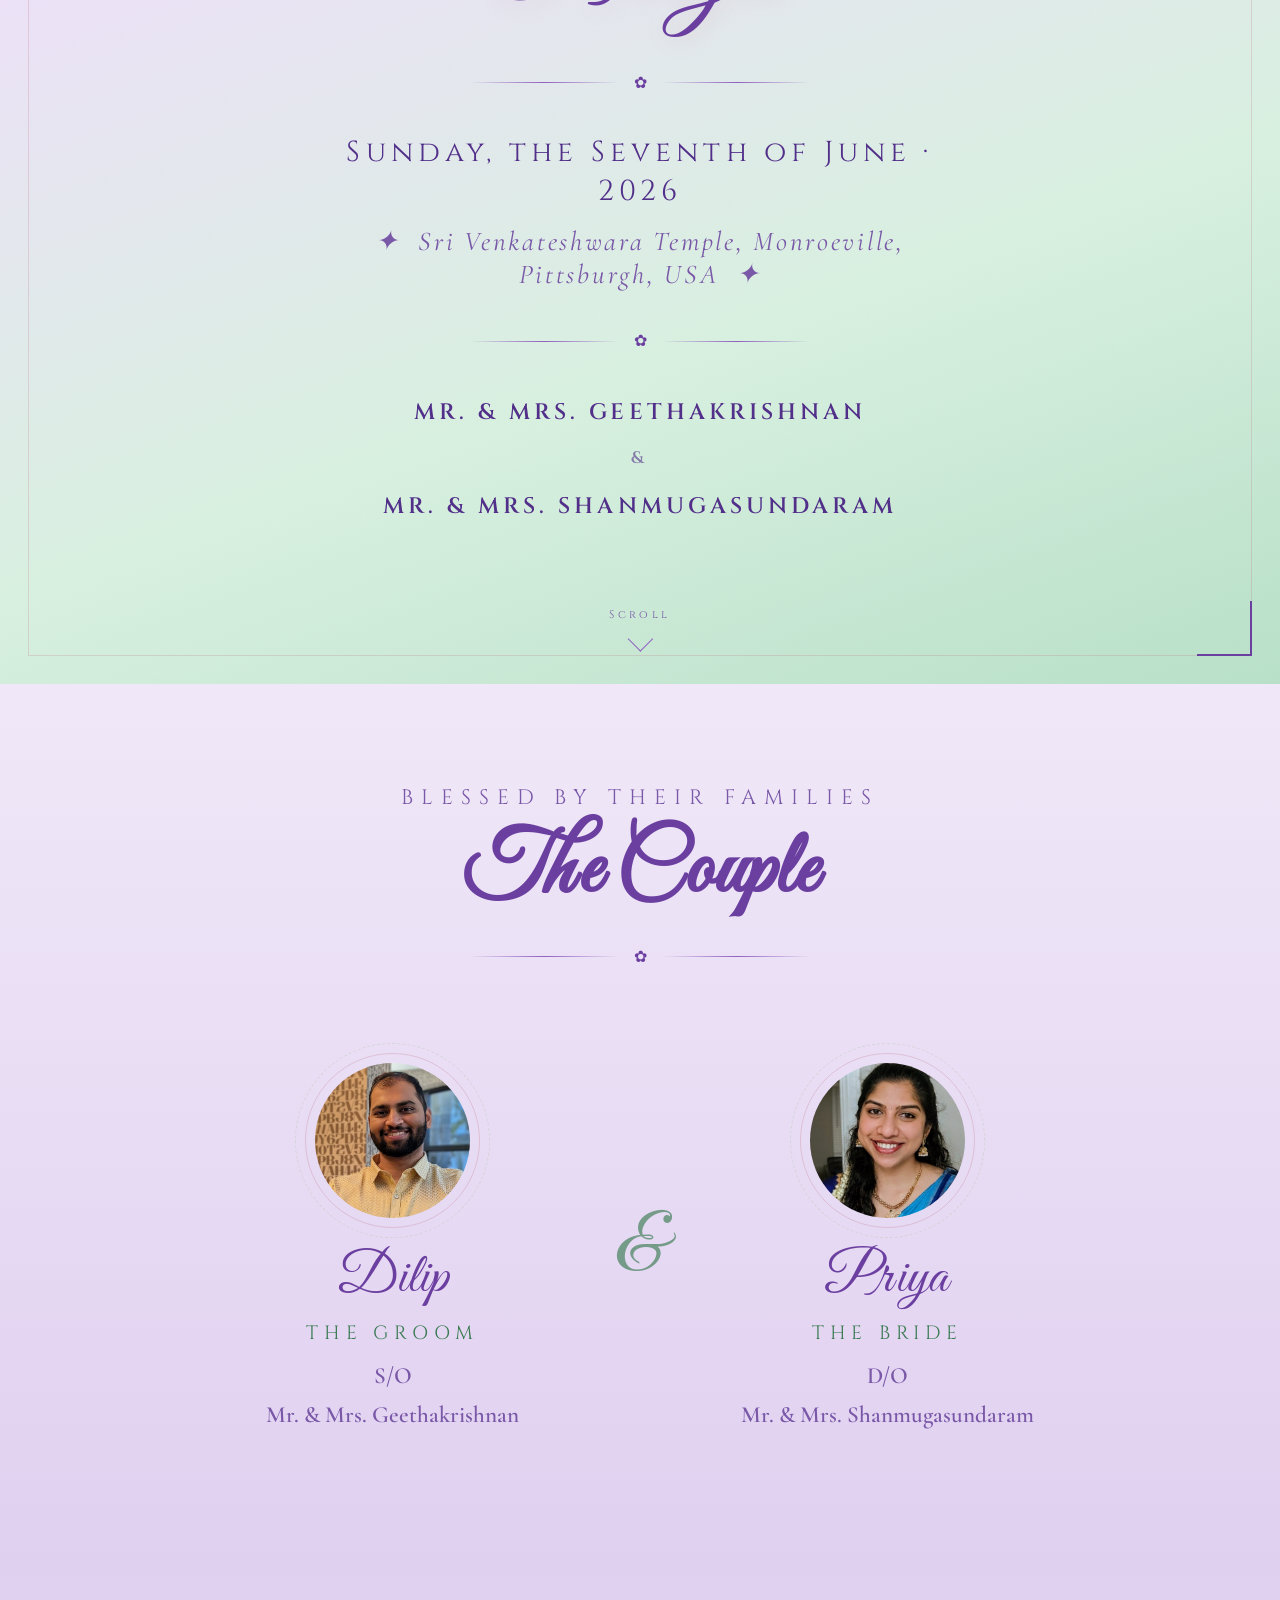
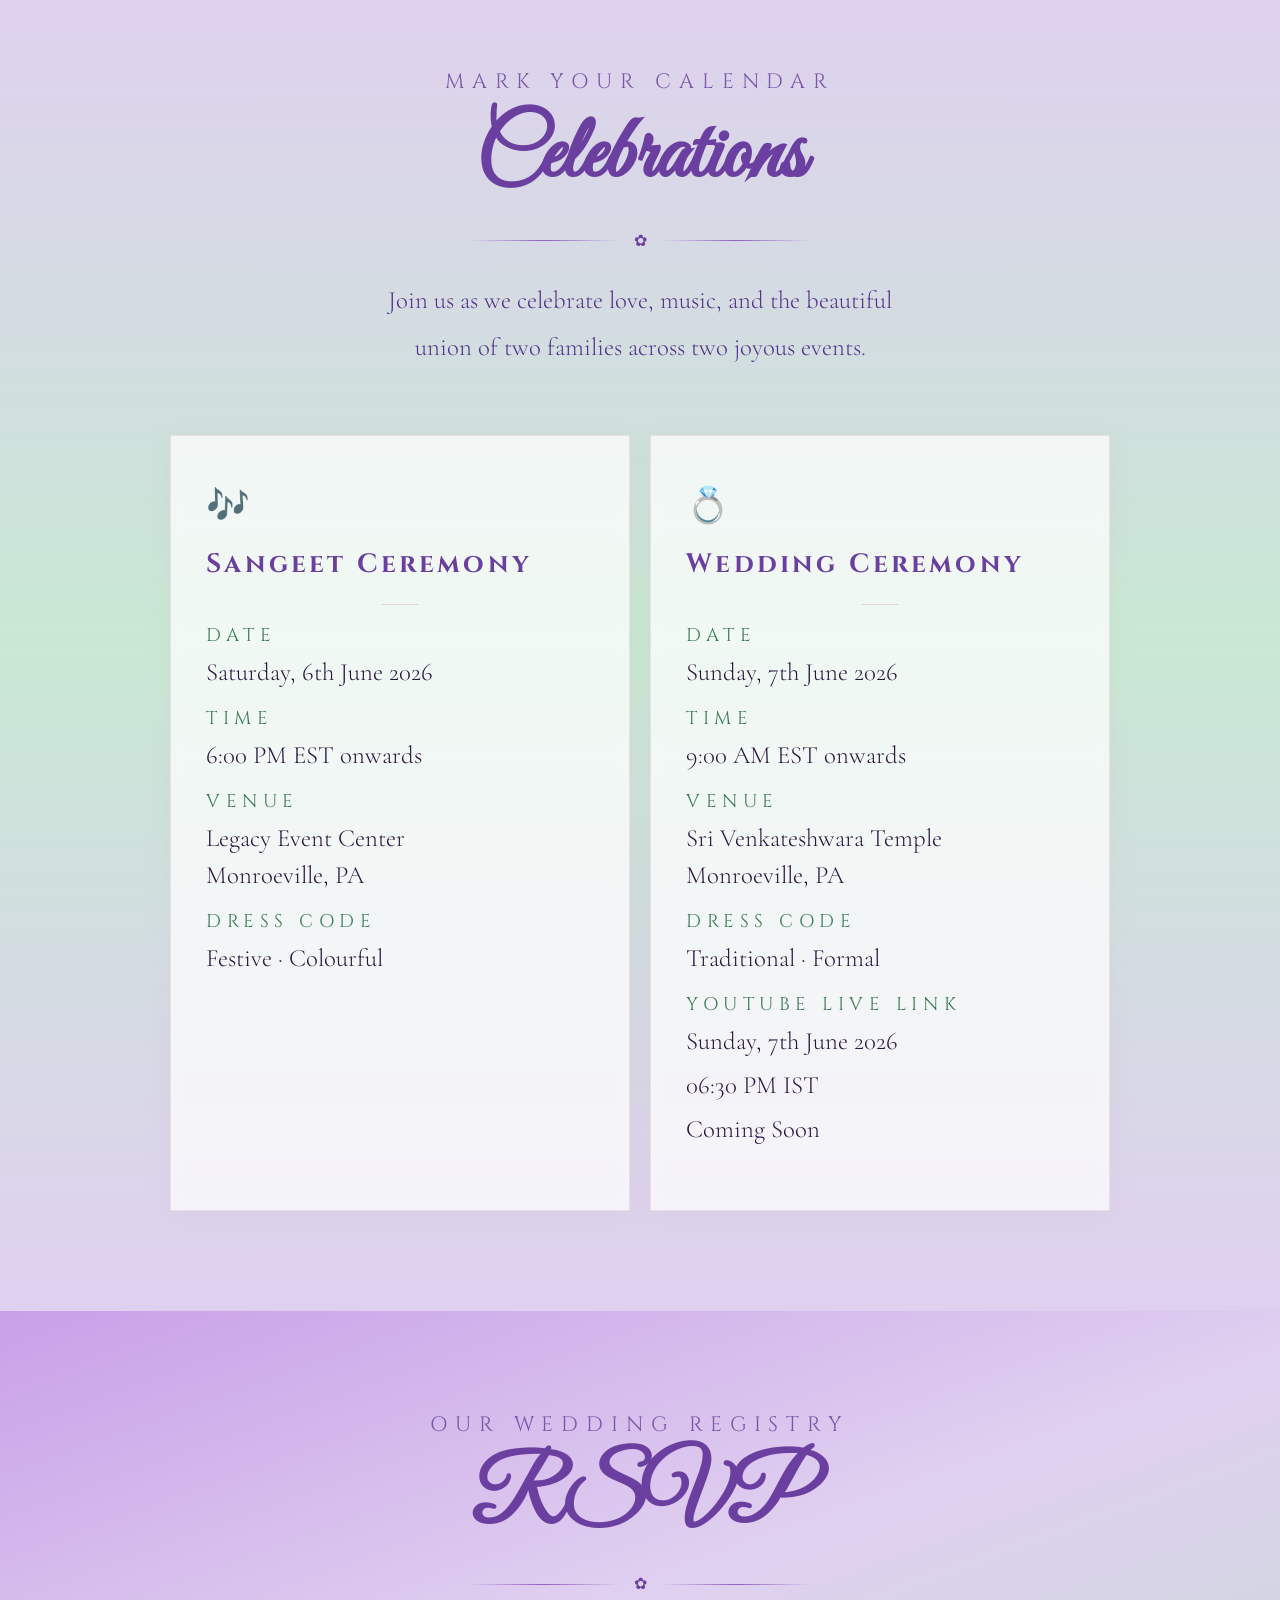
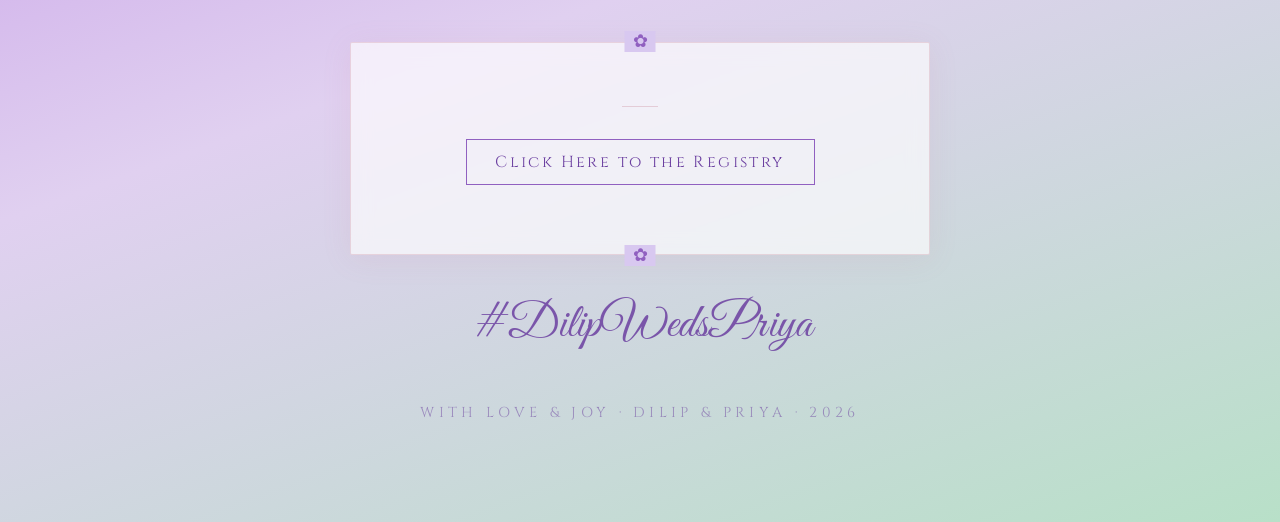
==== commit f71945e7: "Update index.html" ====
--- a/index.html
+++ b/index.html
@@ -188,20 +188,13 @@
 
 <section class="footer-section">
   <div class="footer-content">
-    <p class="section-tag">We'd love to have you with us</p>
+    <p class="section-tag">Our Wedding Registry</p>
     <h2>RSVP</h2>
     <div class="divider"><div class="divider-line"></div><span class="divider-motif">✿</span><div class="divider-line"></div></div>
     <div class="rsvp-box">
-      <div class="rsvp-date">Kindly respond by 15th May 2026</div>
       <div class="event-separator" style="margin:1.1rem auto;"></div>
-      <div class="rsvp-contact">Contact Dilip · <strong>+1-512-921-4029</strong><br>or Priya · <strong>+1-540-558-3965</strong></div>
       <div style="margin-top:2rem;">
-        <p style="font-family:'Cinzel',serif;font-size:.9rem;letter-spacing:.3em;text-transform:uppercase;color:var(--sage-dark);margin-bottom:1rem;">RSVP Online</p>
-        <a href="https://forms.gle/KtfcvmpXhMMdQGig6" target="_blank" class="rsvp-link">Click Here to RSVP</a>
-        <p style="font-family:'Cinzel',serif;font-size:.9rem;letter-spacing:.3em;text-transform:uppercase;color:var(--sage-dark);margin-bottom:1rem;margin-top:.5rem;">or Scan the QR Code</p>
-        <div style="width:140px;height:140px;margin:0 auto;border:2px dashed rgba(196,122,138,.4);border-radius:4px;display:flex;align-items:center;justify-content:center;background:rgba(255,255,255,.6);">
-          <img src="frame.png" width="140" height="140" alt="RSVP QR Code">
-        </div>
+        <a href="https://www.zola.com/registry/dilipandpriya" target="_blank" class="rsvp-link">Click Here to the Registry</a>
       </div>
     </div>
     <div class="hashtag">#DilipWedsPriya</div>
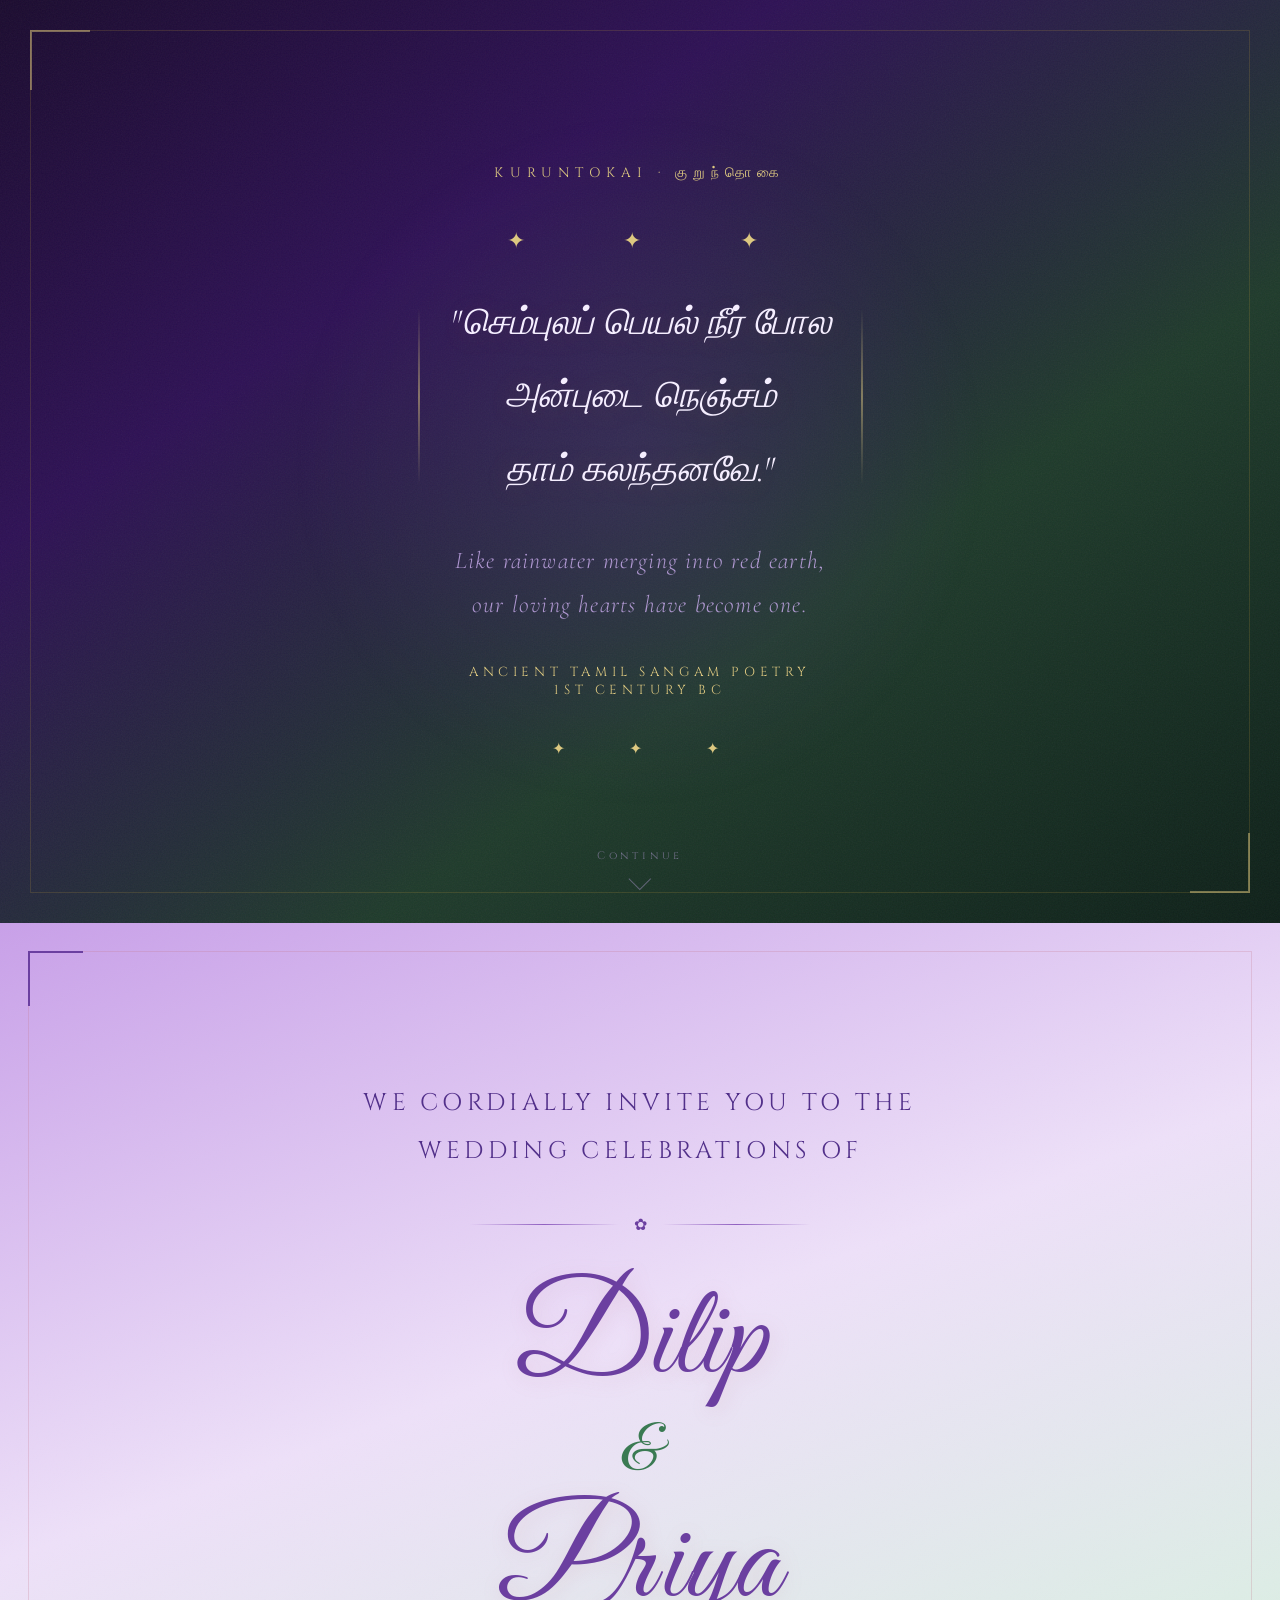
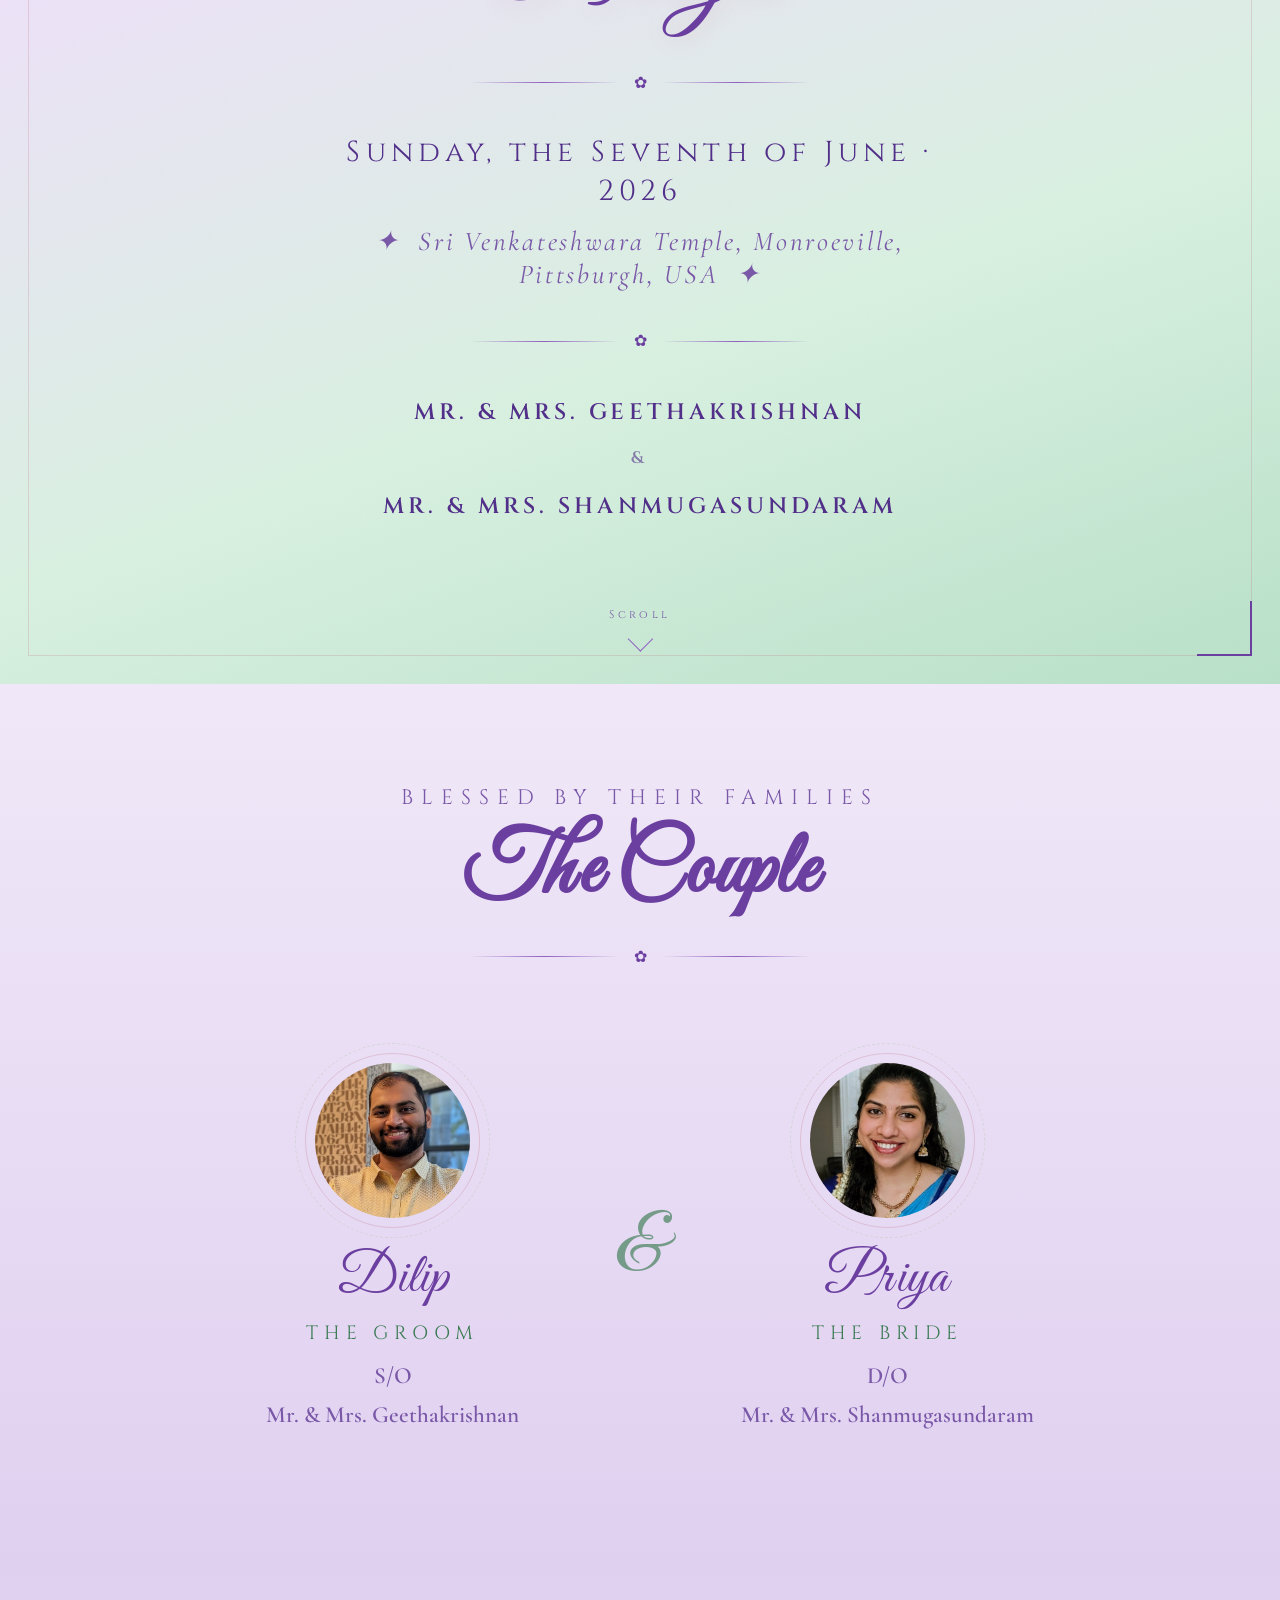
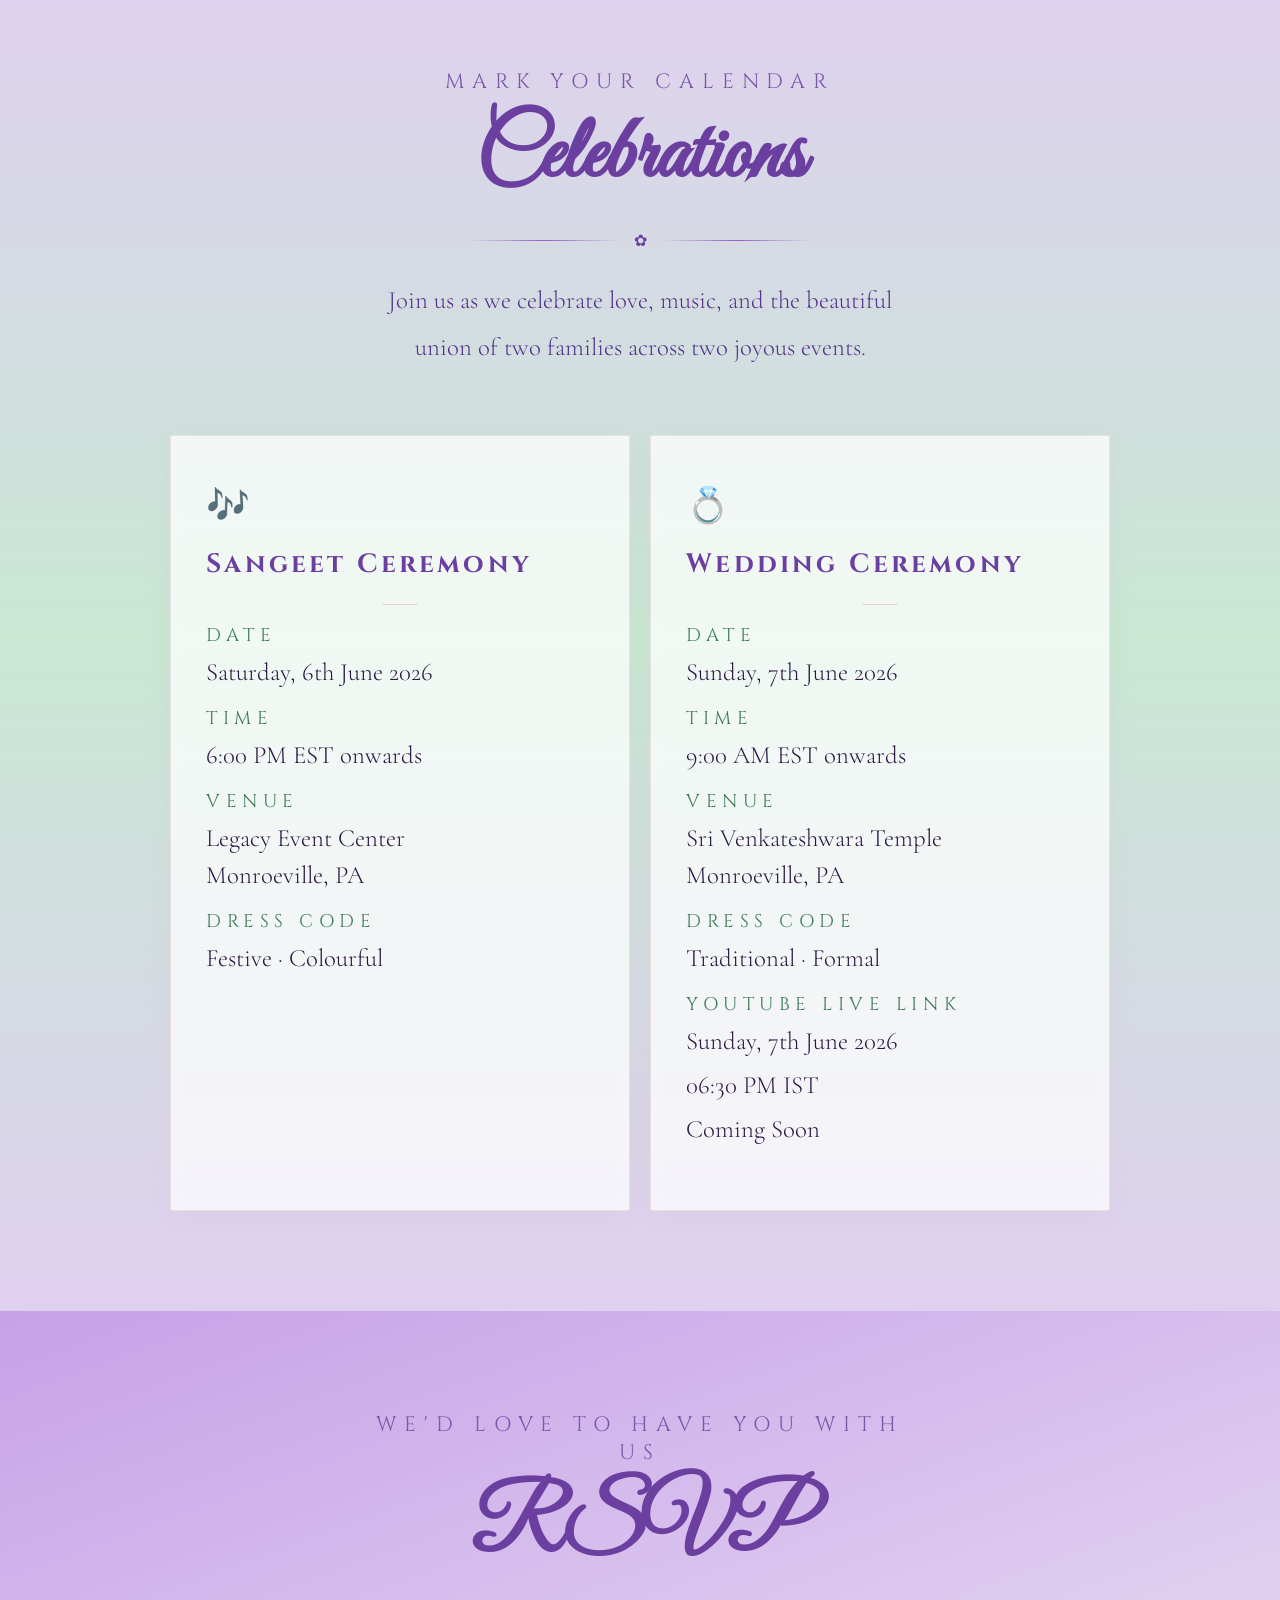
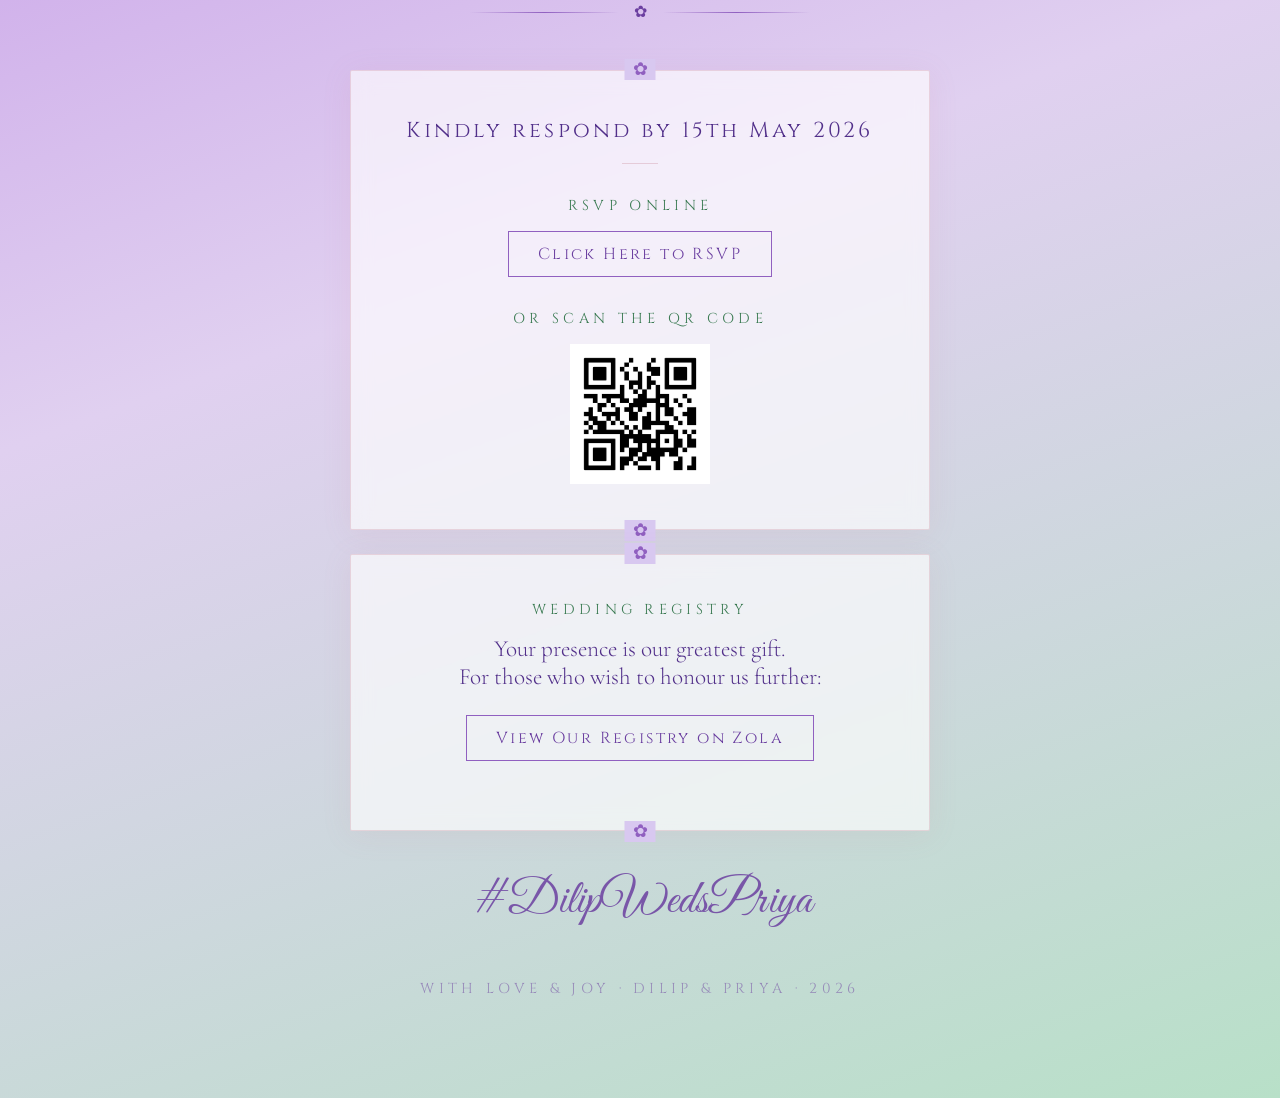
==== commit 39e09289: "Update index.html" ====
--- a/index.html
+++ b/index.html
@@ -188,19 +188,31 @@
 
 <section class="footer-section">
   <div class="footer-content">
-    <p class="section-tag">Our Wedding Registry</p>
+    <p class="section-tag">We'd love to have you with us</p>
     <h2>RSVP</h2>
     <div class="divider"><div class="divider-line"></div><span class="divider-motif">✿</span><div class="divider-line"></div></div>
     <div class="rsvp-box">
+      <div class="rsvp-date">Kindly respond by 15th May 2026</div>
       <div class="event-separator" style="margin:1.1rem auto;"></div>
       <div style="margin-top:2rem;">
-        <a href="https://www.zola.com/registry/dilipandpriya" target="_blank" class="rsvp-link">Click Here to the Registry</a>
+        <p style="font-family:'Cinzel',serif;font-size:.9rem;letter-spacing:.3em;text-transform:uppercase;color:var(--sage-dark);margin-bottom:1rem;">RSVP Online</p>
+        <a href="https://forms.gle/KtfcvmpXhMMdQGig6" target="_blank" class="rsvp-link">Click Here to RSVP</a>
+        <p style="font-family:'Cinzel',serif;font-size:.9rem;letter-spacing:.3em;text-transform:uppercase;color:var(--sage-dark);margin-bottom:1rem;margin-top:.5rem;">or Scan the QR Code</p>
+        <div style="width:140px;height:140px;margin:0 auto;border:2px dashed rgba(196,122,138,.4);border-radius:4px;display:flex;align-items:center;justify-content:center;background:rgba(255,255,255,.6);">
+          <img src="frame.png" width="140" height="140" alt="RSVP QR Code">
+        </div>
       </div>
     </div>
+
+    <div class="rsvp-box" style="margin-top:1.5rem;">
+      <p style="font-family:'Cinzel',serif;font-size:.9rem;letter-spacing:.3em;text-transform:uppercase;color:var(--sage-dark);margin-bottom:1rem;">Wedding Registry</p>
+      <p class="rsvp-contact" style="margin-bottom:1.5rem;">Your presence is our greatest gift.<br>For those who wish to honour us further:</p>
+      <a href="https://www.zola.com/registry/dilipandpriya" target="_blank" class="rsvp-link">View Our Registry on Zola</a>
+    </div>
+
     <div class="hashtag">#DilipWedsPriya</div>
     <div class="credits">With love &amp; joy · Dilip &amp; Priya · 2026</div>
   </div>
 </section>
-
 </body>
 </html>
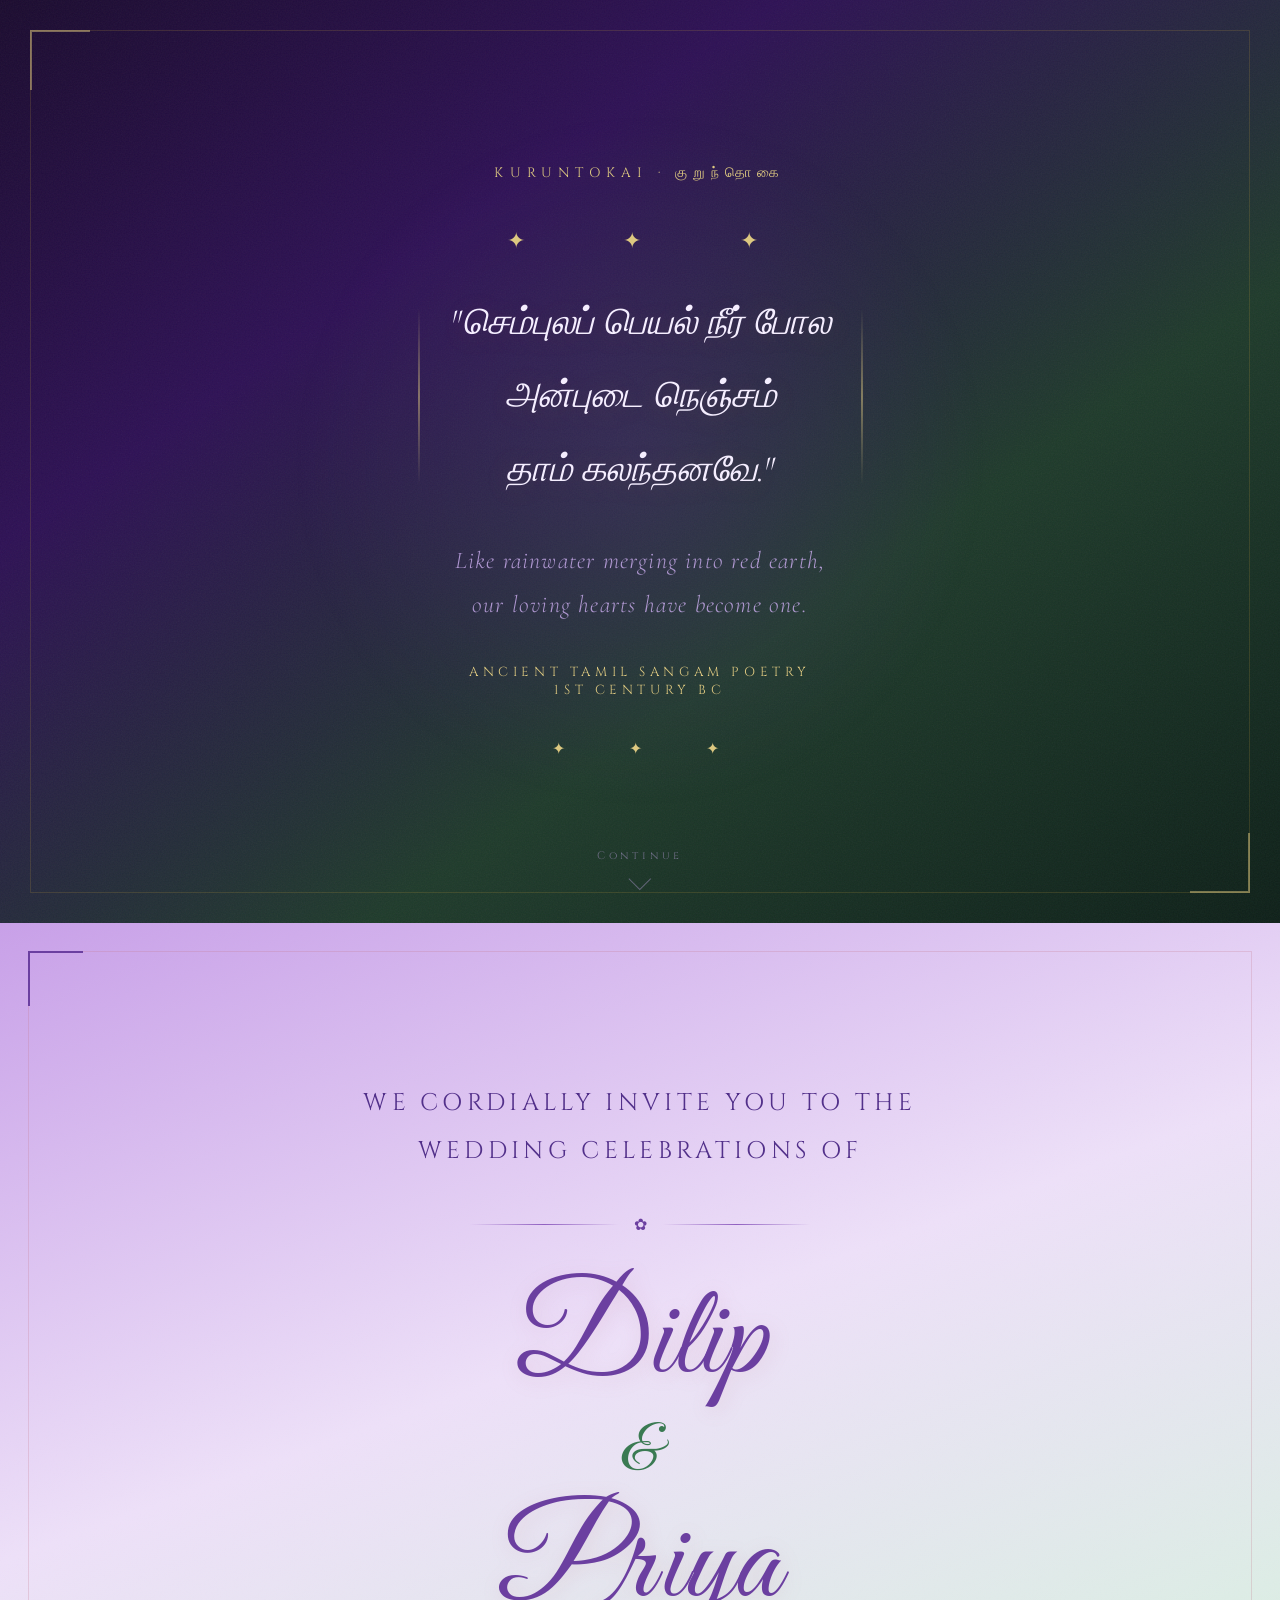
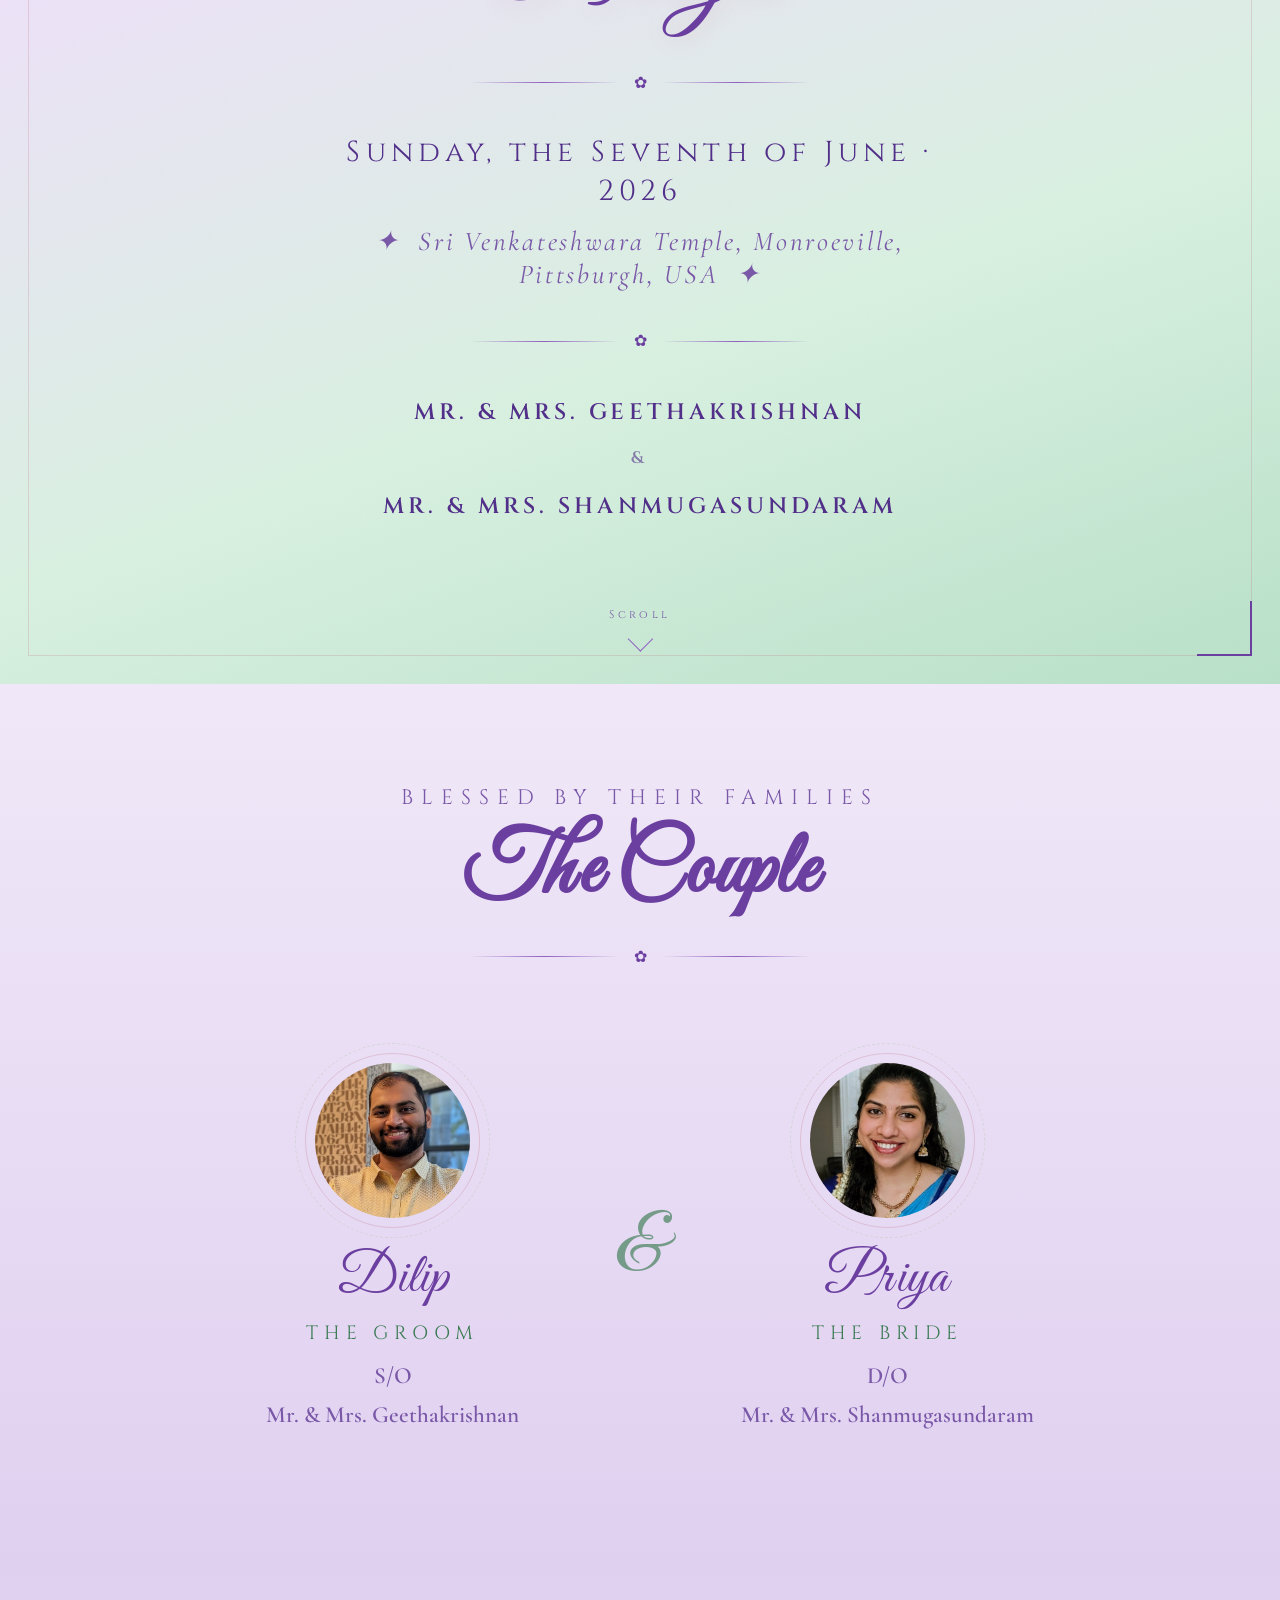
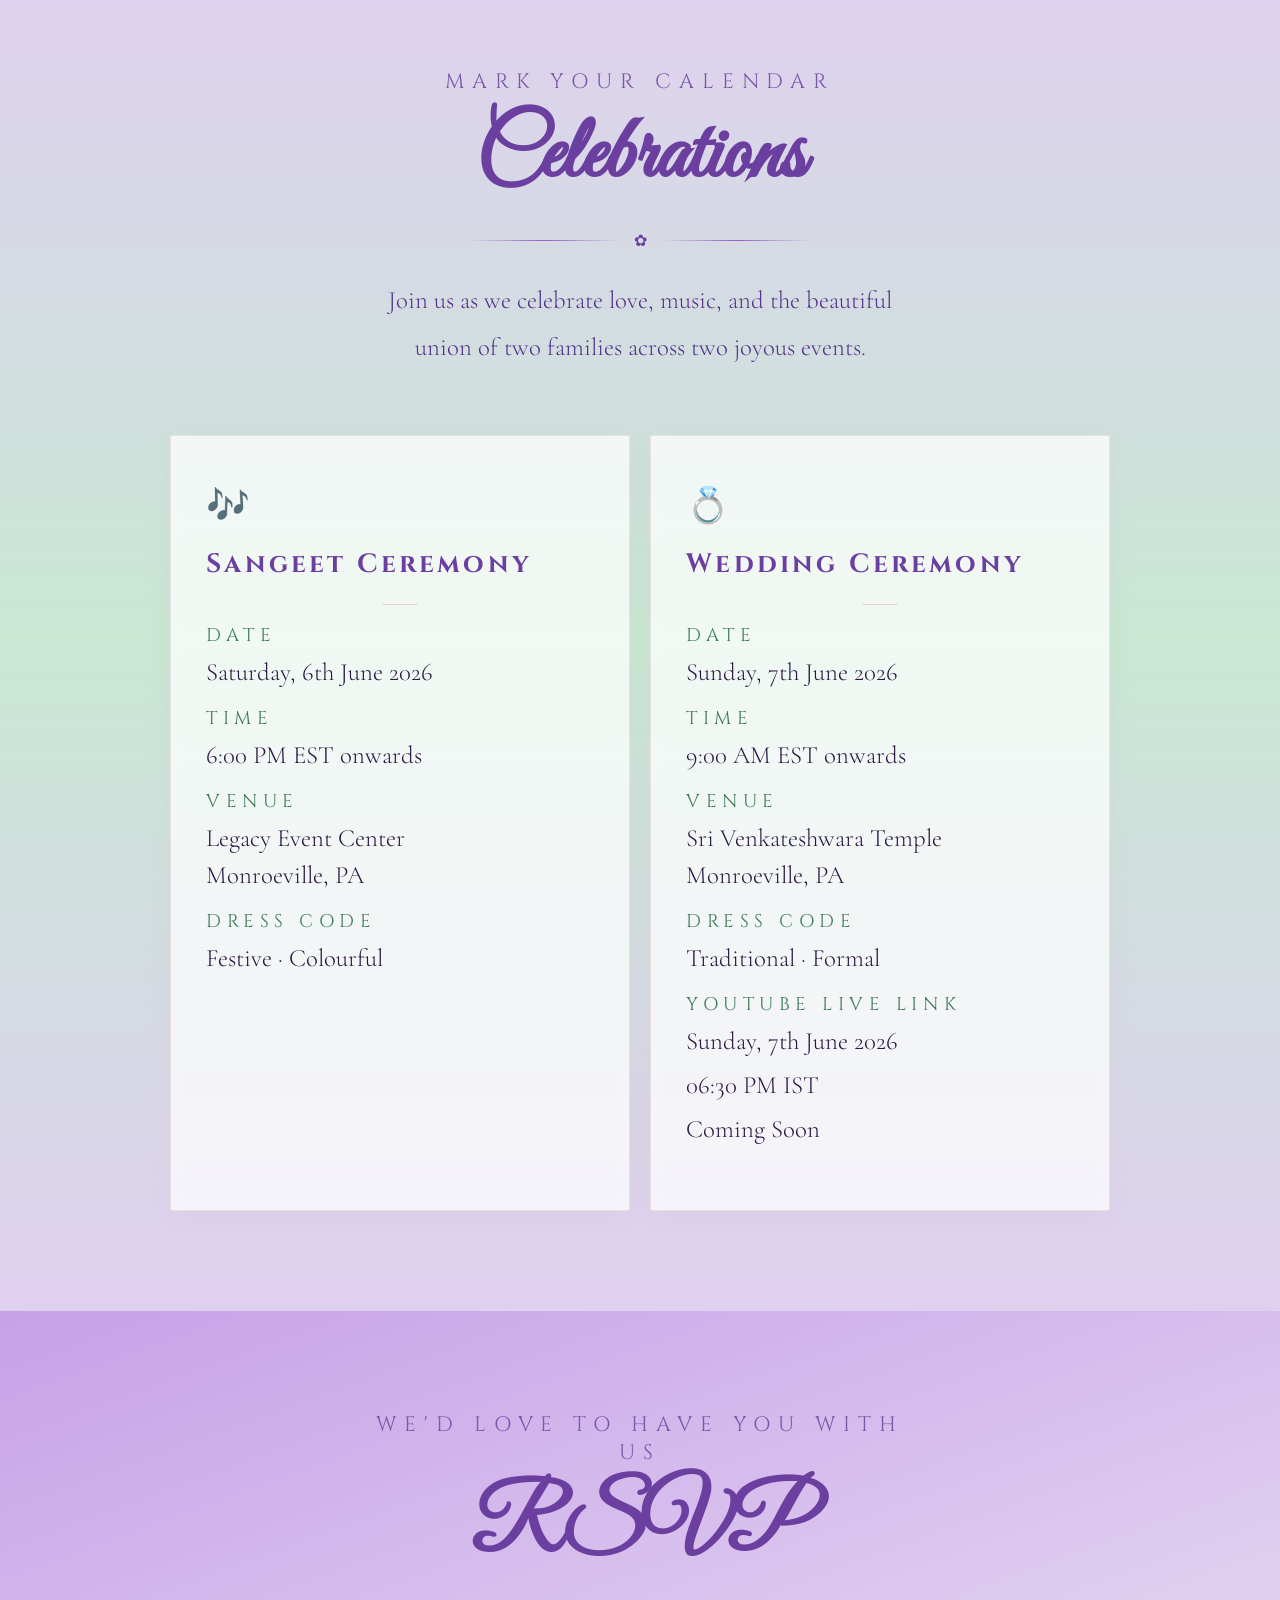
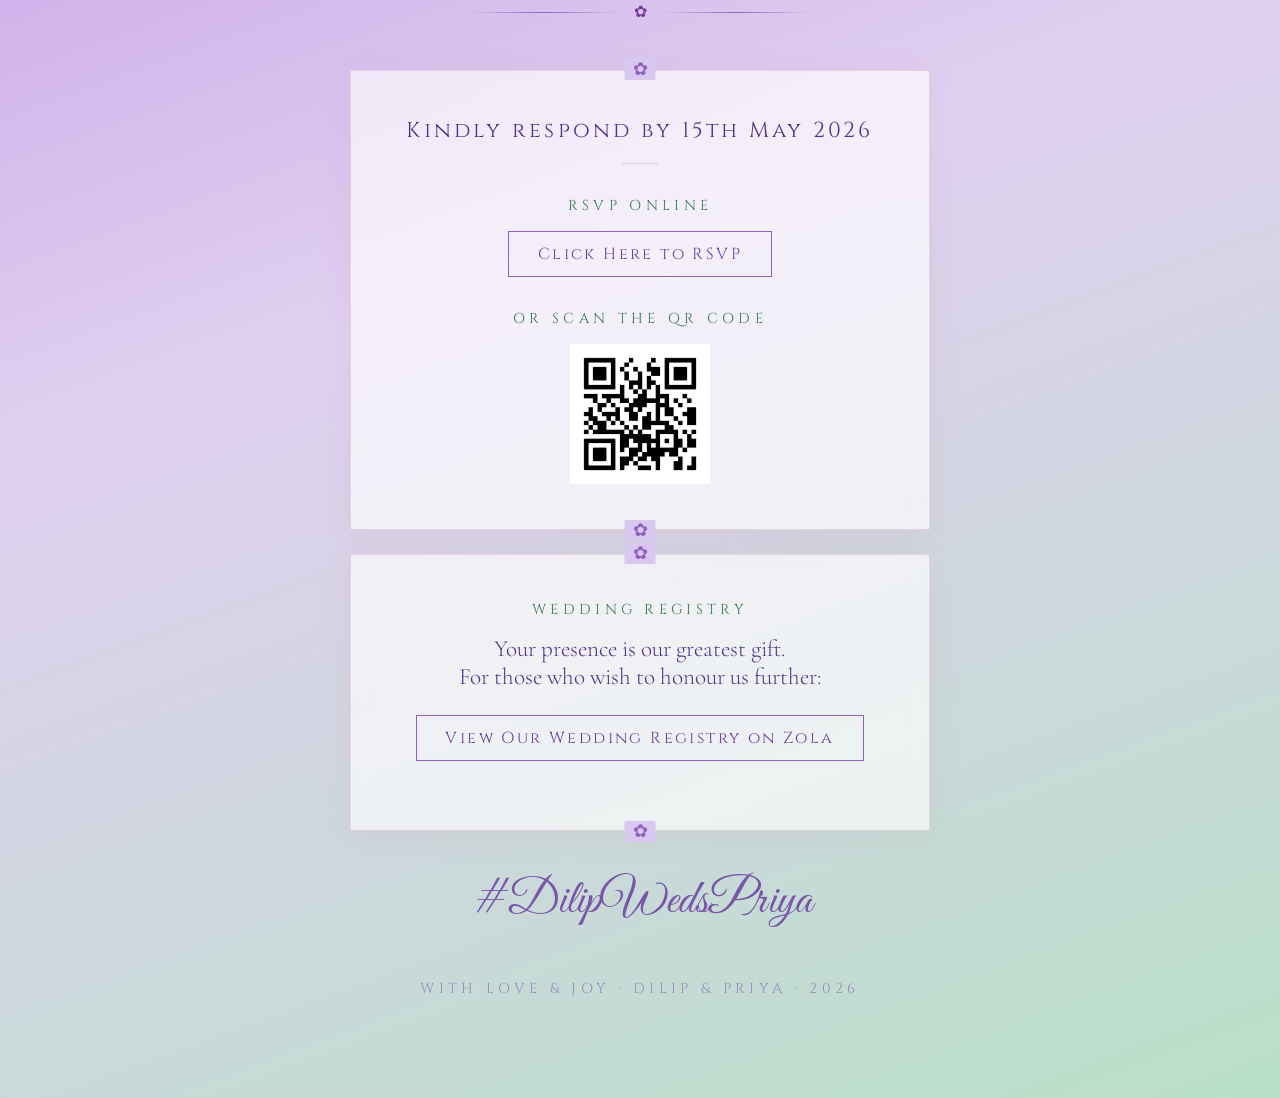
==== commit 9bbc7ca6: "Update index.html" ====
--- a/index.html
+++ b/index.html
@@ -207,7 +207,7 @@
     <div class="rsvp-box" style="margin-top:1.5rem;">
       <p style="font-family:'Cinzel',serif;font-size:.9rem;letter-spacing:.3em;text-transform:uppercase;color:var(--sage-dark);margin-bottom:1rem;">Wedding Registry</p>
       <p class="rsvp-contact" style="margin-bottom:1.5rem;">Your presence is our greatest gift.<br>For those who wish to honour us further:</p>
-      <a href="https://www.zola.com/registry/dilipandpriya" target="_blank" class="rsvp-link">View Our Registry on Zola</a>
+      <a href="https://www.zola.com/registry/dilipandpriya" target="_blank" class="rsvp-link">View Our Wedding Registry on Zola</a>
     </div>
 
     <div class="hashtag">#DilipWedsPriya</div>
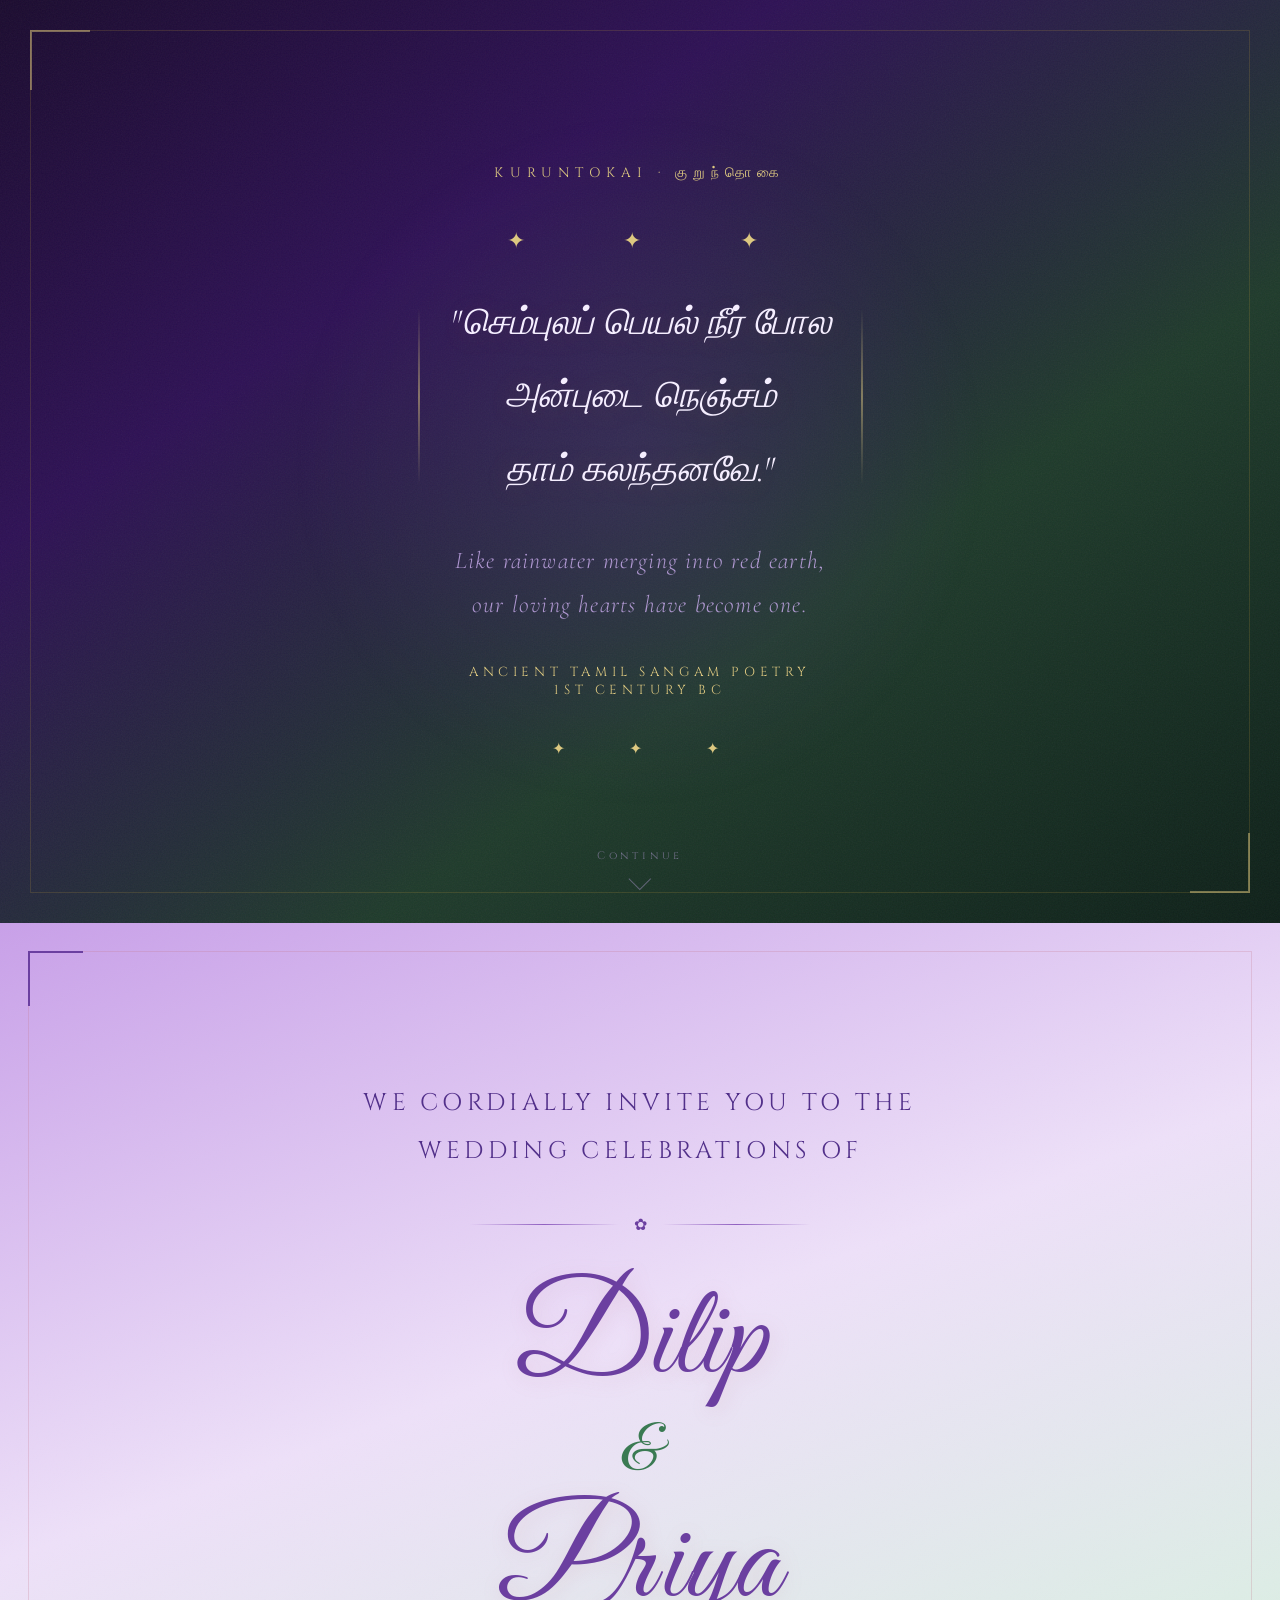
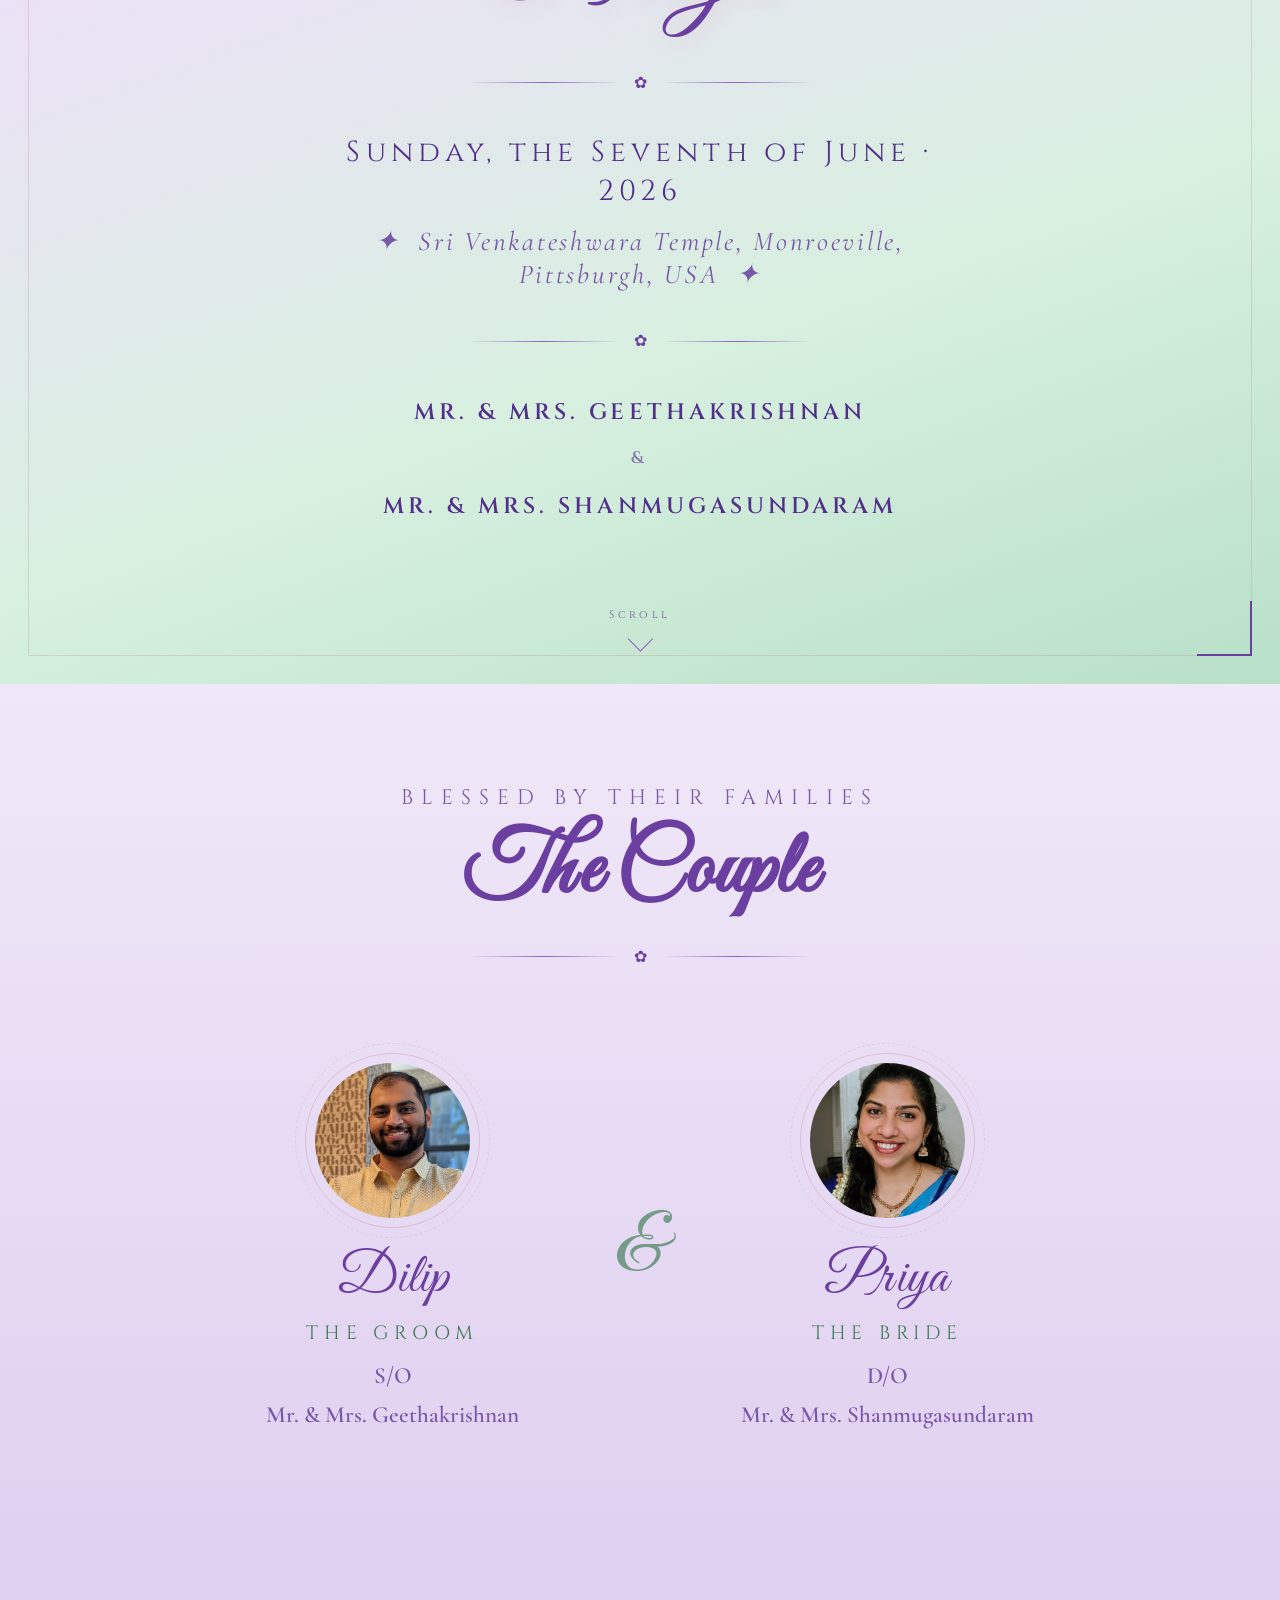
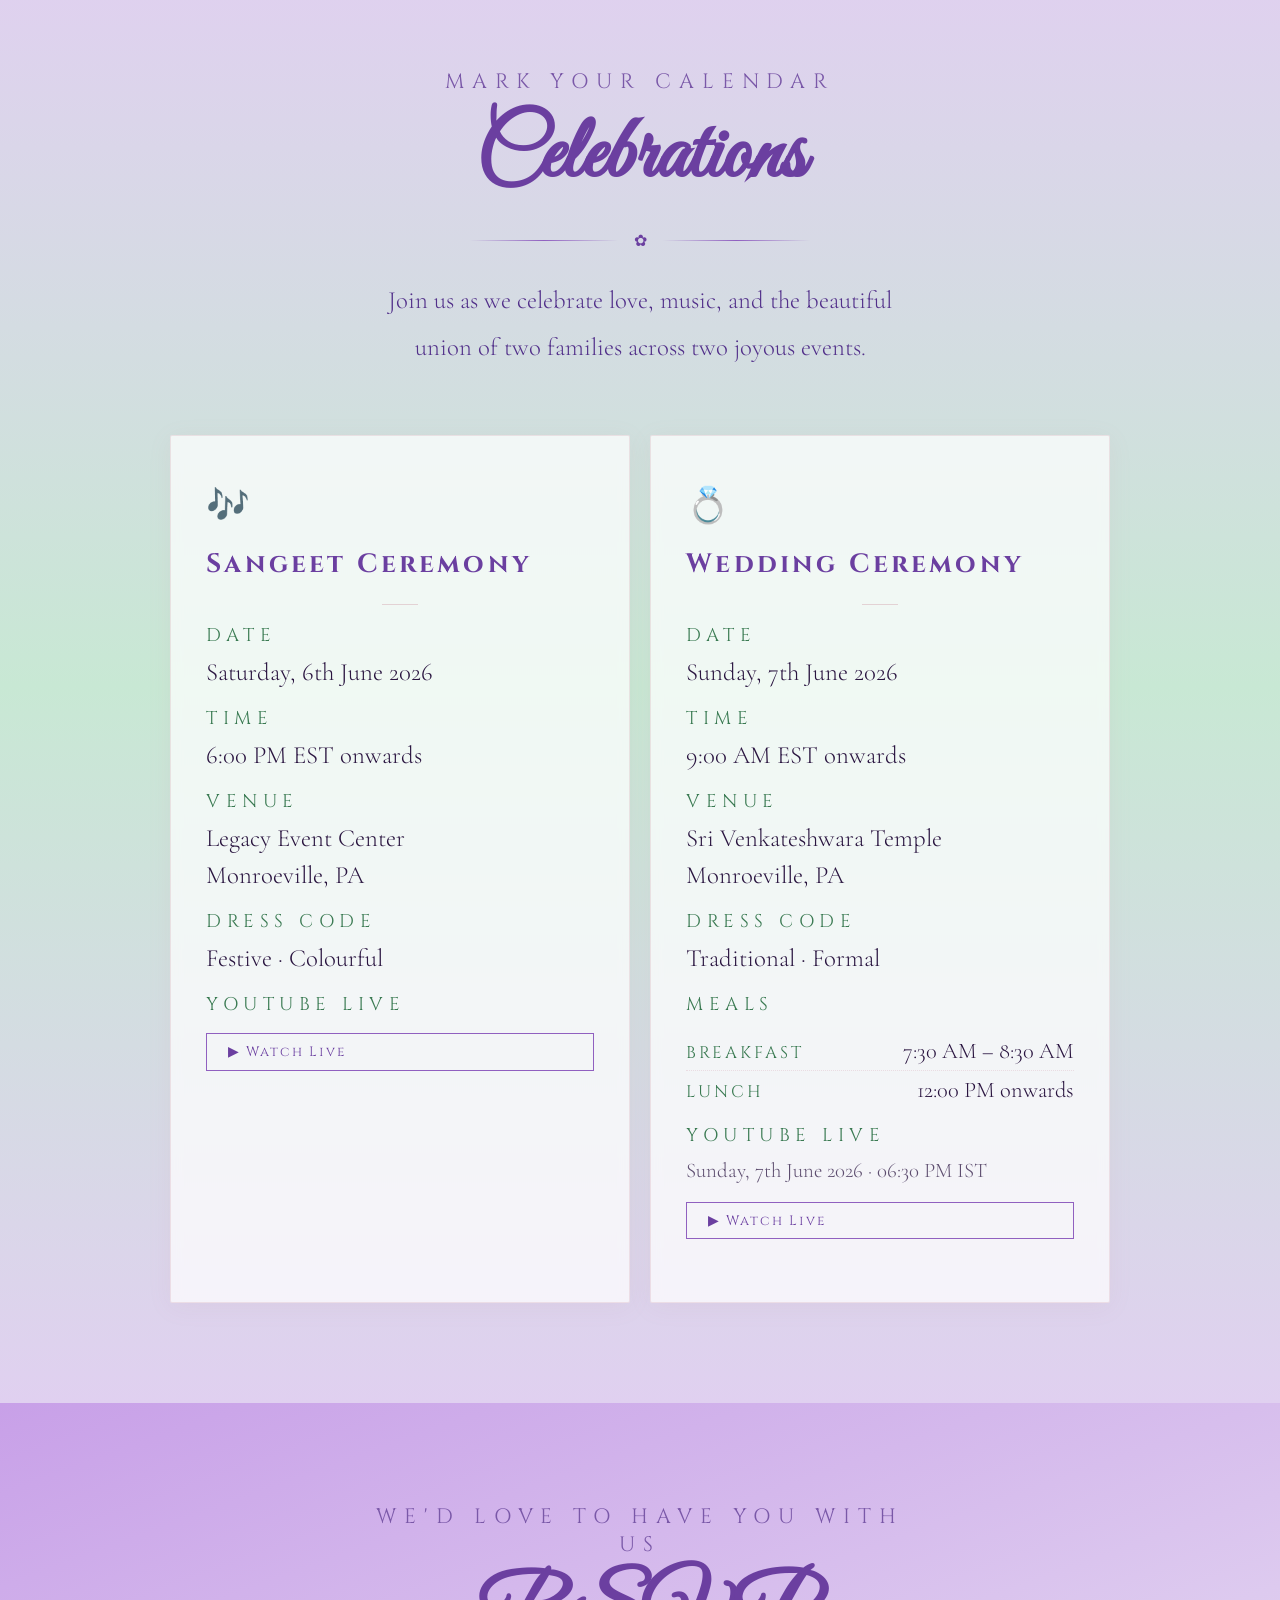
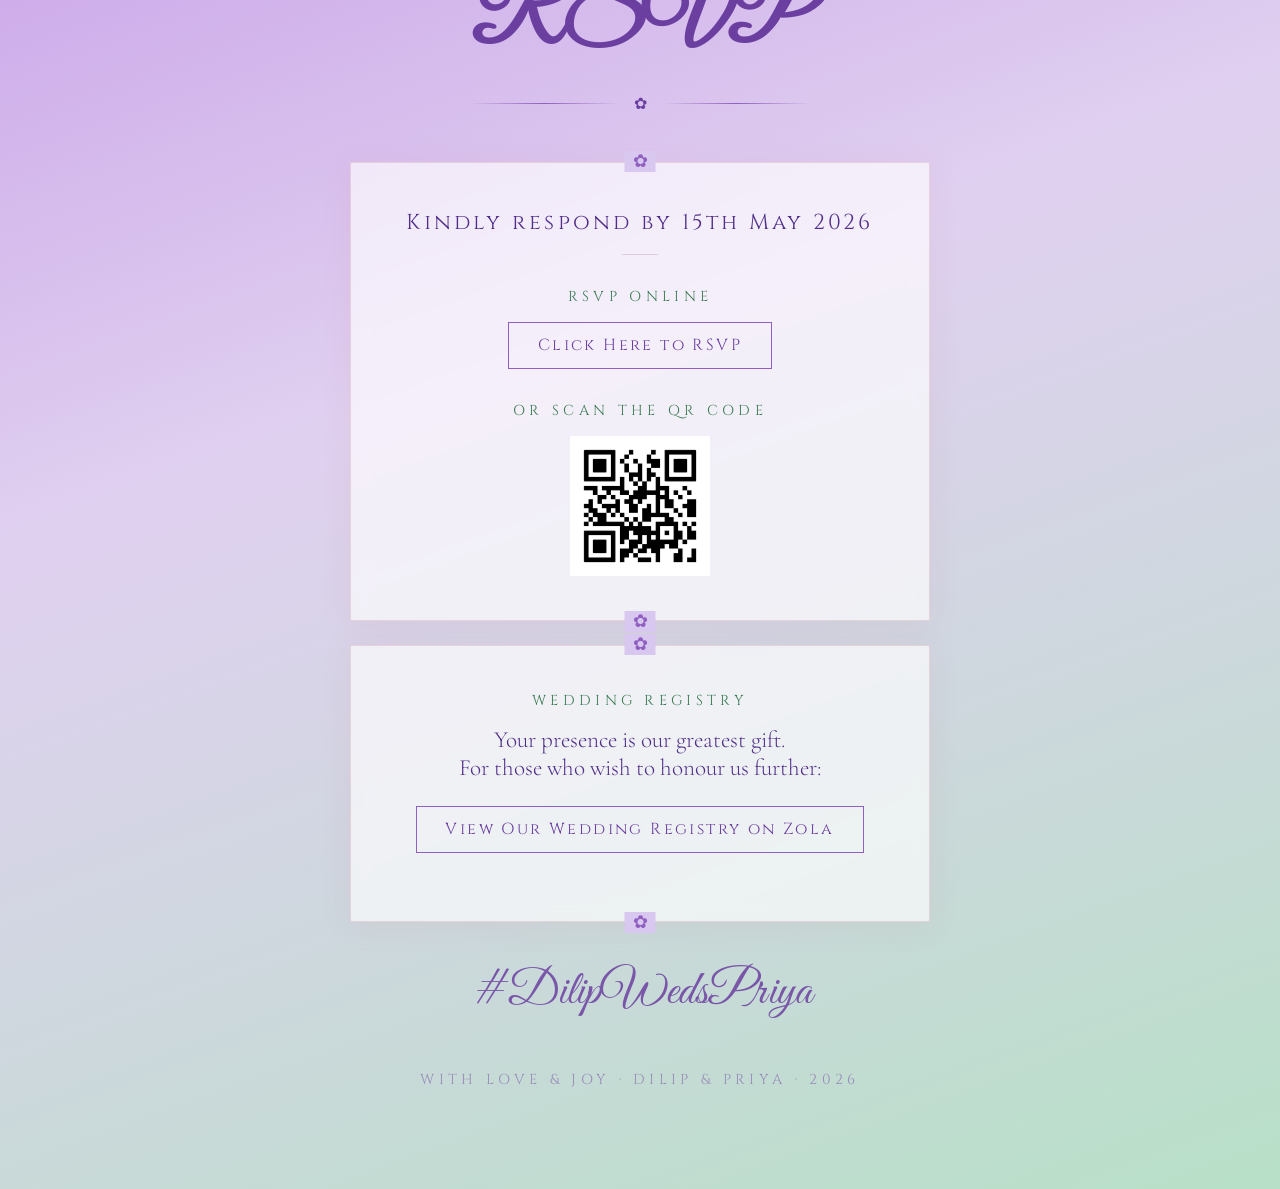
==== commit b890d9ca: "Update index.html" ====
--- a/index.html
+++ b/index.html
@@ -83,6 +83,10 @@
   .event-detail-label{font-family:'Cinzel',serif;font-size:1.15rem;letter-spacing:.3em;color:var(--sage-dark);text-transform:uppercase;}
   .event-detail-value{font-size:1.55rem;font-weight:300;color:var(--text-dark);line-height:1.5;}
   .event-separator{width:36px;height:1px;background:rgba(196,122,138,.3);margin:1.1rem auto;}
+  .meal-row{display:flex;align-items:baseline;justify-content:space-between;gap:1rem;padding:.35rem 0;border-bottom:1px dotted rgba(196,122,138,.2);}
+  .meal-row:last-child{border-bottom:none;}
+  .meal-name{font-family:'Cinzel',serif;font-size:1.05rem;letter-spacing:.18em;color:var(--sage-dark);text-transform:uppercase;white-space:nowrap;}
+  .meal-time{font-size:1.4rem;font-weight:300;color:var(--text-dark);}
   .footer-section{background:linear-gradient(160deg,#c8a0e8 0%,#e0d0f0 40%,#b8e0c8 100%);overflow:hidden;}
   .footer-content{position:relative;z-index:2;text-align:center;max-width:580px;margin:0 auto;}
   .rsvp-box{border:1px solid rgba(196,122,138,.25);padding:2.8rem 2.5rem;margin-top:3rem;position:relative;background:rgba(255,255,255,.65);backdrop-filter:blur(10px);border-radius:2px;box-shadow:0 4px 30px rgba(196,122,138,.1);}
@@ -172,6 +176,10 @@
       <div class="event-detail"><span class="event-detail-label">Time</span><span class="event-detail-value">6:00 PM EST onwards</span></div>
       <div class="event-detail"><span class="event-detail-label">Venue</span><span class="event-detail-value">Legacy Event Center<br>Monroeville, PA</span></div>
       <div class="event-detail" style="margin-top:.8rem;"><span class="event-detail-label">Dress Code</span><span class="event-detail-value">Festive · Colourful</span></div>
+      <div class="event-detail" style="margin-top:.8rem;">
+        <span class="event-detail-label">YouTube Live</span>
+        <a href="https://youtube.com/live/KHCDbIB780A?feature=share" target="_blank" class="rsvp-link" style="margin-top:.6rem;margin-bottom:0;font-size:.85rem;padding:.55rem 1.3rem;">▶ Watch Live</a>
+      </div>
     </div>
     <div class="event-card">
       <span class="event-icon">💍</span>
@@ -181,7 +189,24 @@
       <div class="event-detail"><span class="event-detail-label">Time</span><span class="event-detail-value">9:00 AM EST onwards</span></div>
       <div class="event-detail"><span class="event-detail-label">Venue</span><span class="event-detail-value">Sri Venkateshwara Temple<br>Monroeville, PA</span></div>
       <div class="event-detail" style="margin-top:.8rem;"><span class="event-detail-label">Dress Code</span><span class="event-detail-value">Traditional · Formal</span></div>
-      <div class="event-detail" style="margin-top:.8rem;"><span class="event-detail-label">YouTube Live Link</span><span class="event-detail-value">Sunday, 7th June 2026</span><span class="event-detail-value">06:30 PM IST</span><span class="event-detail-value">Coming Soon</span></div>
+      <div class="event-detail" style="margin-top:.8rem;">
+        <span class="event-detail-label">Meals</span>
+        <div style="margin-top:.5rem;">
+          <div class="meal-row">
+            <span class="meal-name">Breakfast</span>
+            <span class="meal-time">7:30 AM – 8:30 AM</span>
+          </div>
+          <div class="meal-row">
+            <span class="meal-name">Lunch</span>
+            <span class="meal-time">12:00 PM onwards</span>
+          </div>
+        </div>
+      </div>
+      <div class="event-detail" style="margin-top:.8rem;">
+        <span class="event-detail-label">YouTube Live</span>
+        <span class="event-detail-value" style="font-size:1.3rem;opacity:.75;">Sunday, 7th June 2026 · 06:30 PM IST</span>
+        <a href="https://youtube.com/live/MjcXfowiYbI?feature=share" target="_blank" class="rsvp-link" style="margin-top:.6rem;margin-bottom:0;font-size:.85rem;padding:.55rem 1.3rem;">▶ Watch Live</a>
+      </div>
     </div>
   </div>
 </section>
